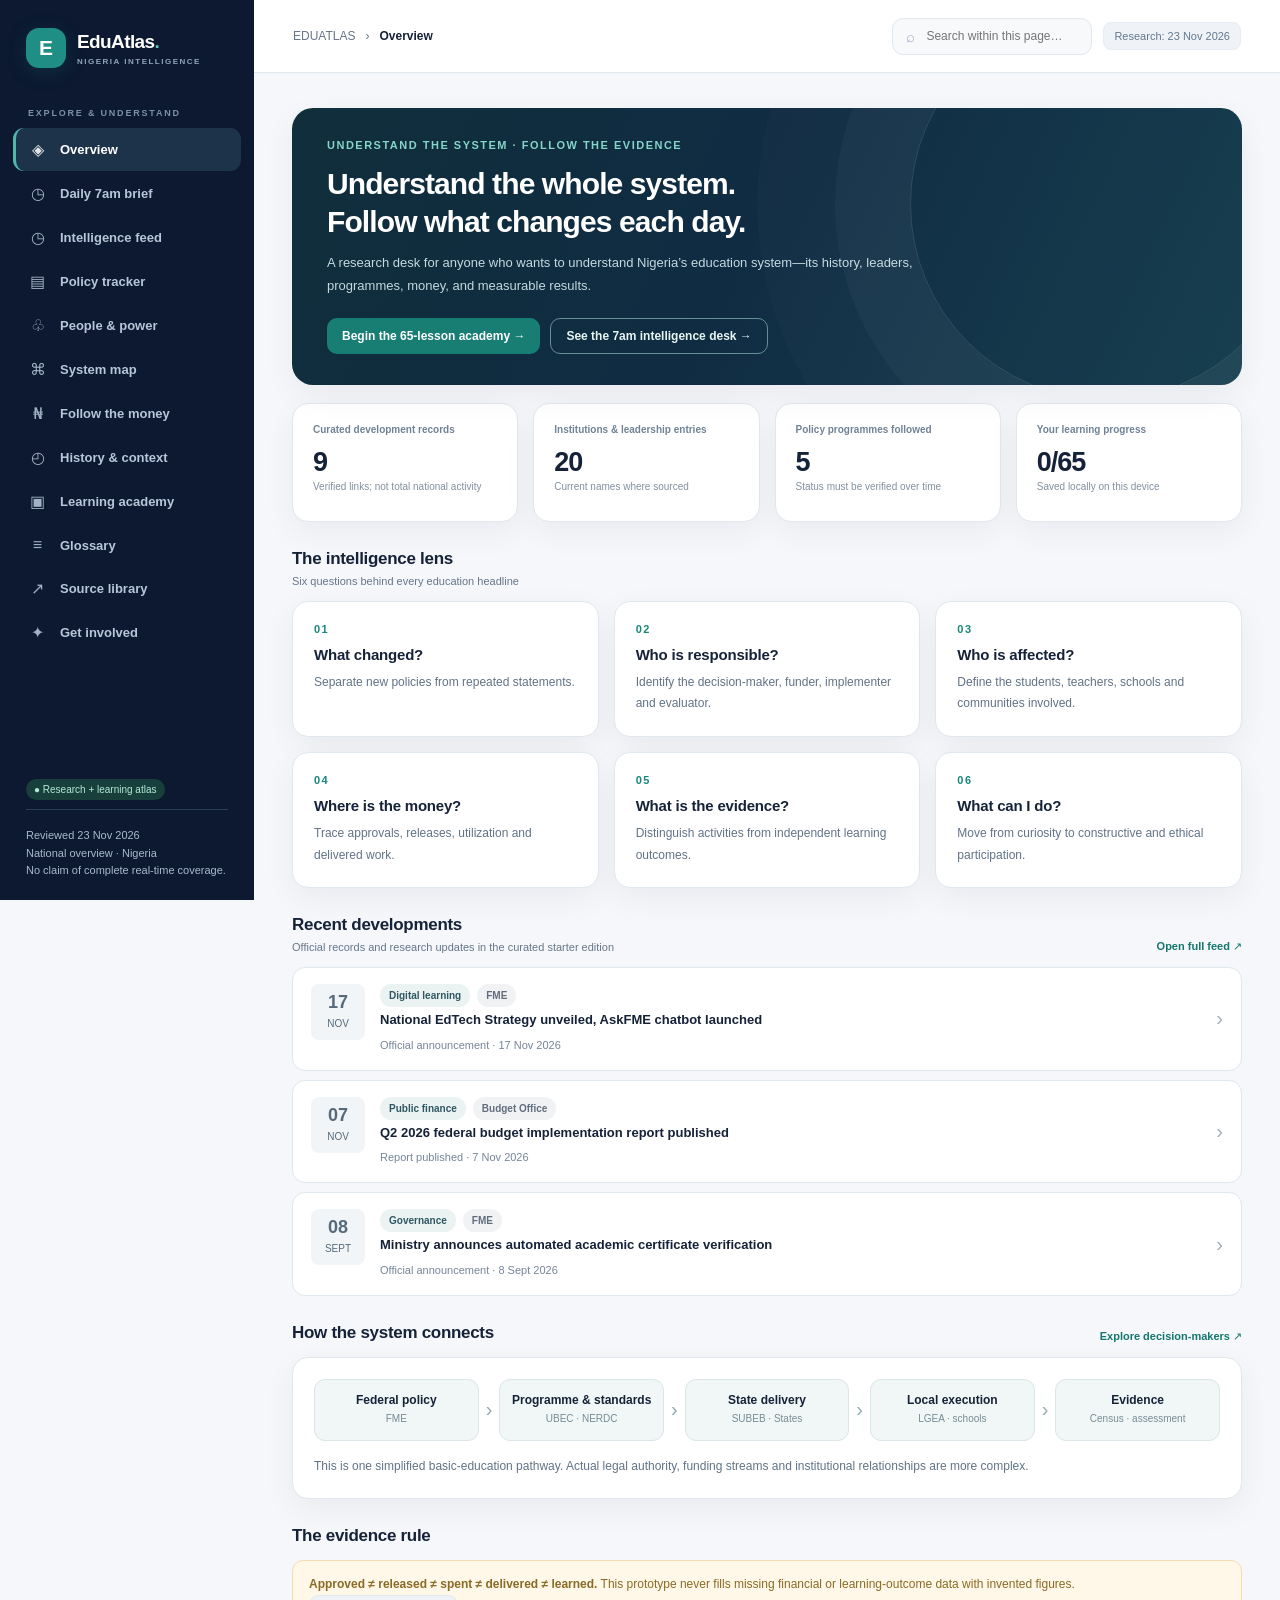
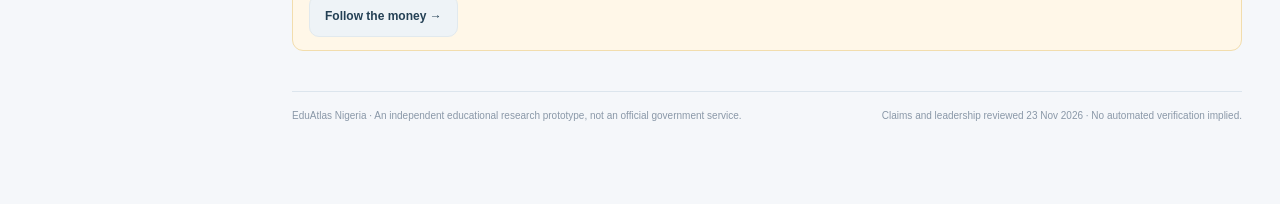
==== index.html @ cdb20d38 "Initialize EduAtlas Nigeria learning and intelligence app" ====
<!doctype html><html lang="en"><head><meta charset="utf-8" /><meta name="viewport" content="width=device-width,initial-scale=1" /><meta name="description" content="EduAtlas Nigeria — 65 lessons, glossary and education intelligence demo" /><title>EduAtlas Nigeria — Systematic Learning & Intelligence</title><style>:root { --ink:#152238;--sub:#66768b;--line:#e0e7ee;--bg:#f5f7fa;--paper:#ffffff;--navy:#0c1930;--nav2:#10253d;--aqua:#1d8b81;--mint:#dff4e9;--gold:#e7b856;--amber:#fff3dc;--blue:#e8effc;--radius:16px;--shadow:0 10px 32px rgba(10,27,49,.055);font-synthesis:none }
*{box-sizing:border-box}html,body{margin:0;min-height:100%;font-family:Inter,ui-sans-serif,-apple-system,BlinkMacSystemFont,"Segoe UI",sans-serif;color:var(--ink);background:var(--bg)}button,input,select,textarea{font:inherit}a{color:#14776d;text-decoration:none}a:hover{text-decoration:underline}button{cursor:pointer}button:disabled{cursor:not-allowed;opacity:.52}
.shell{display:flex;min-height:100vh}.sidebar{background:var(--navy);color:#d5deea;width:254px;flex-shrink:0;position:sticky;top:0;height:100vh;display:flex;flex-direction:column;padding:27px 13px 20px;overflow:auto}.brand{padding:1px 13px 23px;display:flex;align-items:center;gap:11px}.brandmark{background:#1f8e85;color:white;border-radius:13px;width:40px;height:40px;display:grid;place-items:center;font-weight:900;font-size:21px;box-shadow:0 4px 20px #1d8b8130}.brand b{display:block;letter-spacing:-.6px;font-size:19px;color:#fff}.brand small{display:block;color:#91a4bb;letter-spacing:1.5px;text-transform:uppercase;font-size:8px;margin-top:4px;font-weight:700}.nav-group{color:#7c90a8;font-weight:750;text-transform:uppercase;letter-spacing:1.8px;font-size:9px;margin:17px 15px 9px}.nav-link{display:flex;align-items:center;gap:12px;width:100%;border:0;border-radius:11px;background:transparent;text-align:left;color:#b7c7d8;padding:12px 14px;margin:1px 0;font-size:13px;font-weight:590}.nav-link .n-icon{font-size:16px;opacity:.88;width:21px;text-align:center}.nav-link:hover,.nav-link.active{background:#1d334a;color:#fff}.nav-link.active{border-left:3px solid #51b7ab;padding-left:11px}.side-foot{margin-top:auto;padding:21px 13px 0}.side-foot .edition{font-size:11px;line-height:1.6;color:#a8bbcb;border-top:1px solid #294158;padding-top:17px}.side-foot .safe{display:inline-block;background:#183f3c;color:#b1e9d5;font-size:10px;padding:5px 8px;border-radius:25px;margin-bottom:9px}
.main{flex:1;min-width:0}.topbar{height:73px;border-bottom:1px solid var(--line);background:#fff;display:flex;align-items:center;gap:15px;justify-content:space-between;padding:0 39px;position:sticky;top:0;z-index:10}.breadcrumbs{display:flex;align-items:center;gap:10px;font-size:12px;color:var(--sub)}.breadcrumbs strong{color:var(--ink)}.search-wrap{display:flex;align-items:center;gap:9px;border:1px solid var(--line);border-radius:11px;background:#f7f9fb;max-width:305px;flex:1;padding:9px 13px;color:#9caabd}.search-wrap input{border:none;outline:none;background:none;min-width:0;width:100%;color:var(--ink);font-size:12px}.mini-icon{font-size:15px}.top-right{display:flex;align-items:center;gap:11px}.date-tag{font-size:11px;color:#64778d;background:#eff3f8;border:1px solid #e7edf2;padding:7px 10px;border-radius:8px;white-space:nowrap}.content{max-width:1260px;margin:0 auto;padding:35px 38px 80px}.eyebrow{color:#19877b;font-size:11px;font-weight:800;letter-spacing:1.5px;text-transform:uppercase}.page-title{font-size:30px;line-height:1.18;letter-spacing:-1px;margin:9px 0}.page-subtitle{color:#5c7185;line-height:1.75;max-width:720px;font-size:13px;margin:0 0 26px}.section-heading{display:flex;justify-content:space-between;align-items:end;margin:27px 0 14px;gap:14px}.section-heading h2{font-size:17px;letter-spacing:-.3px;margin:0}.section-heading p{color:var(--sub);font-size:11px;margin:6px 0 0}.section-heading a{font-size:11px;font-weight:750;white-space:nowrap}.hero{border-radius:21px;background:linear-gradient(115deg,#102e3b 0%,#102c43 48%,#173f4f 100%);color:#fff;min-height:230px;padding:31px 35px;position:relative;overflow:hidden;box-shadow:var(--shadow)}.hero:after{content:"";position:absolute;right:-60px;top:-100px;width:390px;height:390px;border:1px solid #ffffff20;border-radius:50%;box-shadow:0 0 0 75px #ffffff08,0 0 0 153px #ffffff04;pointer-events:none}.hero .eyebrow{color:#85d5c9}.hero h1{font-size:30px;letter-spacing:-.9px;line-height:1.25;margin:14px 0 11px;max-width:580px}.hero p{color:#c5d9df;max-width:590px;font-size:13px;line-height:1.8;margin:0 0 20px}.hero-actions{display:flex;gap:10px;flex-wrap:wrap}.btn{border:none;background:#187e73;color:white;padding:10px 15px;font-size:12px;border-radius:10px;font-weight:750;display:inline-flex;align-items:center;gap:7px}.btn:hover{background:#136d64;text-decoration:none}.btn.secondary{background:transparent;color:#e8f6f3;border:1px solid #658f93}.btn.light{color:#244055;background:#eef3f7;border:1px solid #e1e9ee}.btn.outline{background:#fff;color:#177a70;border:1px solid #bddad3}.grid{display:grid;gap:15px}.four{grid-template-columns:repeat(4,minmax(0,1fr))}.three{grid-template-columns:repeat(3,minmax(0,1fr))}.two{grid-template-columns:repeat(2,minmax(0,1fr))}.stat-card,.card{background:var(--paper);border:1px solid var(--line);border-radius:var(--radius);box-shadow:var(--shadow)}.stat-card{padding:18px 20px;min-height:119px}.stat-card .top{font-size:10px;color:#718296;font-weight:650;line-height:1.5}.stat-card .num{font-size:27px;font-weight:800;letter-spacing:-1px;margin:10px 0 2px}.stat-card .foot{font-size:10px;color:#8090a0;line-height:1.4}.card{padding:21px}.card h3{margin:0 0 9px;font-size:15px;letter-spacing:-.2px}.card p{font-size:12px;line-height:1.8;color:#617386;margin:0}.chip{font-size:10px;border-radius:20px;padding:5px 9px;font-weight:750;display:inline-flex;align-items:center;gap:4px;color:#2f5662;background:#eaf3f2;line-height:1.3}.chip.blue{background:#e9effe;color:#4e64a3}.chip.gold{background:#fff2d9;color:#9e701b}.chip.gray{background:#f0f2f4;color:#626d7d}.chip.red{background:#fff0ec;color:#9f645c}.tiny{font-size:11px;color:var(--sub)}.sourcelink{font-weight:750;font-size:11px;color:#137b70;display:inline-flex;align-items:center;gap:4px}.update-list{display:grid;gap:9px}.update{display:grid;grid-template-columns:54px minmax(0,1fr) auto;gap:15px;padding:16px 18px;background:#fff;border:1px solid var(--line);border-radius:13px;cursor:pointer;align-items:start}.update:hover,.clickcard:hover{border-color:#86c1b9;box-shadow:0 8px 25px #1d8b8110}.u-date{text-align:center;background:#f2f5f7;padding:9px 5px;border-radius:8px;color:#556a7a}.u-date b{display:block;font-size:18px;line-height:1.1}.u-date small{font-size:10px;text-transform:uppercase}.u-title{font-size:13px;font-weight:760;margin:3px 0 6px;line-height:1.5}.u-sub{font-size:11px;color:#758598;line-height:1.65}.u-arrow{font-size:20px;color:#9eb0b8;align-self:center}.row-between{display:flex;align-items:center;justify-content:space-between;gap:10px}.row-wrap{display:flex;flex-wrap:wrap;align-items:center;gap:7px}.notice{padding:13px 16px;background:#e9f1f8;color:#435c75;border:1px solid #d4e3f0;border-radius:11px;font-size:12px;line-height:1.7}.notice.warn{background:#fff7e8;border-color:#f2ddad;color:#8a6a25}.selectrow{display:flex;gap:9px;flex-wrap:wrap;align-items:center;margin-bottom:18px}.field{border:1px solid var(--line);border-radius:10px;background:#fff;color:#45566b;padding:10px 12px;font-size:12px;max-width:280px}.text-input{width:100%}.counter{margin-left:auto;color:#7b8794;font-size:11px}.policy{padding:20px}.policy h3{font-size:15px;margin:10px 0 6px}.policy .details{margin-top:16px;padding-top:13px;border-top:1px solid #ebeff4;font-size:11px;line-height:1.8;color:#607286}.policy .details strong{color:#34465d}.policy .bottom{margin-top:14px}.persona{display:flex;align-items:center;gap:11px}.avatar{width:40px;height:40px;display:grid;place-items:center;border-radius:11px;color:#105e58;background:#d5eee8;font-weight:850;flex-shrink:0;font-size:13px}.persona b{font-size:13px;display:block;line-height:1.5}.persona small{font-size:10px;color:#748395;display:block;margin-top:2px}.stake-card{display:flex;flex-direction:column;gap:14px}.stake-card .detail{font-size:11px;line-height:1.75;color:#607286}.stake-card .qa{background:#f7f9fa;padding:11px;border-radius:9px;font-size:11px;line-height:1.6;color:#50677c}.stake-card .linkarea{margin-top:auto}.chain{display:flex;align-items:stretch;gap:7px;flex-wrap:wrap}.chain .node{border:1px solid #dae6e8;background:#f1f7f6;border-radius:11px;padding:13px 11px;text-align:center;flex:1;min-width:110px}.chain .node strong{display:block;font-size:12px}.chain .node small{display:block;font-size:10px;color:#768b96;margin-top:5px;line-height:1.45}.chain .arrow{display:grid;place-items:center;color:#91acb3;font-size:20px}.timeline{position:relative;padding-left:27px;margin:20px 0 0;border-left:2px solid #d4e9e5}.event{position:relative;padding:0 0 21px 20px}.event:before{content:"";position:absolute;left:-34px;top:3px;background:#14897b;border:5px solid #dcf3ec;width:10px;height:10px;border-radius:50%}.event .year{font-size:11px;font-weight:900;color:#168277;letter-spacing:1px}.event h3{margin:7px 0;font-size:15px}.event p{font-size:12px;color:#627387;line-height:1.8;margin:0 0 8px;max-width:780px}.fund-steps{display:grid;grid-template-columns:repeat(5,minmax(0,1fr));gap:10px;margin:20px 0}.fund-step{border:1px solid #e0e7ef;background:#fff;border-radius:12px;padding:17px 13px;min-height:170px}.fund-step .stepnum{font-weight:850;font-size:10px;color:#b1becb}.fund-step strong{display:block;font-size:12px;margin:13px 0 11px;line-height:1.5}.fund-step .value{font-size:13px;font-weight:850;color:#176e65;line-height:1.4;min-height:25px}.fund-step .value.unknown{color:#af6f30}.fund-step p{font-size:10px;line-height:1.65;color:#7c8c9c;margin:10px 0 0}.lesson{display:flex;gap:16px;align-items:center;padding:18px 20px;border-radius:13px;border:1px solid var(--line);background:white;cursor:pointer}.lesson:hover{border-color:#77beb3}.lesson .n{display:grid;place-items:center;min-width:38px;height:38px;background:#e4efed;border-radius:11px;color:#24766d;font-size:12px;font-weight:850}.lesson strong{font-size:13px}.lesson p{font-size:11px;line-height:1.5;color:var(--sub);margin:5px 0 0}.lesson .end{margin-left:auto;color:#8599a5}.progressbg{height:8px;border-radius:9px;background:#e3eaee;overflow:hidden;margin:8px 0 4px}.progressfill{height:100%;background:#289789;transition:width .2s}.learning-article{padding:26px;background:#fff;border:1px solid var(--line);border-radius:17px}.learning-article h2{font-size:21px}.learning-article p,.learning-article li{font-size:13px;line-height:1.9;color:#52677b}.learning-article h3{font-size:15px;margin-top:24px}.learning-article ul{padding-left:20px}.learning-article .question{background:#edf6f2;padding:15px;border-left:3px solid #259185;border-radius:7px;font-size:12px;color:#346358;line-height:1.7}.source-card{display:flex;justify-content:space-between;align-items:start;gap:15px}.source-card .source-icon{width:38px;height:38px;border-radius:12px;flex-shrink:0;display:grid;place-items:center;background:#e7f1ec;color:#18766c;font-size:19px}.source-card p{font-size:11px}.source-card h3{margin-top:4px}.source-card .visit{align-self:center}.tagline{display:flex;align-items:center;gap:8px;font-size:11px;color:#607486}.dot{width:7px;height:7px;background:#42a795;border-radius:100%;display:inline-block}.empty{padding:48px 20px;text-align:center;border:1px dashed #cddce0;color:#708393;border-radius:13px;font-size:13px;line-height:1.8}.drawer{position:fixed;inset:0;z-index:50;display:none}.drawer.open{display:block}.drawer-backdrop{background:rgba(14,27,42,.46);position:absolute;inset:0}.drawer-panel{position:absolute;right:0;top:0;height:100%;background:white;max-width:490px;width:100%;padding:31px;overflow:auto;box-shadow:-15px 0 40px rgba(5,20,30,.16)}.close{border:1px solid var(--line);border-radius:9px;background:#fff;width:34px;height:34px;font-size:18px;float:right}.drawer h2{font-size:23px;line-height:1.3;letter-spacing:-.5px;margin-top:13px}.drawer p{line-height:1.85;color:#566a7b;font-size:13px}.drawer .d-label{font-weight:800;font-size:11px;color:#8396a3;text-transform:uppercase;letter-spacing:1.2px;margin-top:23px}.divider{border-top:1px solid var(--line);margin:19px 0}.roadmap{display:grid;gap:12px}.roadmap-item{display:flex;gap:15px;border:1px solid #e0e7eb;border-radius:12px;background:#fff;padding:18px}.roadmap-item .week{color:#22857d;font-weight:850;font-size:11px;min-width:50px}.roadmap-item b{font-size:13px}.roadmap-item p{font-size:11px;color:#687d8e;line-height:1.7;margin:5px 0 0}.notes{width:100%;min-height:135px;resize:vertical;padding:15px;border:1px solid #d8e3e8;border-radius:10px;color:#21344b;line-height:1.7;background:#fff}.callout{background:#eaf7f1;border:1px solid #cbe9dd;border-radius:13px;padding:18px;font-size:12px;line-height:1.75;color:#356459}.switch{border:1px solid var(--line);background:white;color:#5d7183;border-radius:9px;padding:8px 11px;font-size:11px;font-weight:750}.switch.on{border-color:#a5ded0;background:#e5f6f0;color:#156e62}.footerline{margin-top:40px;padding-top:16px;border-top:1px solid #dce5ed;font-size:10px;line-height:1.6;color:#8a98a8;display:flex;justify-content:space-between;gap:20px}.live-banner{display:inline-flex;gap:8px;align-items:center;border:1px solid #e2e9e5;border-radius:10px;background:#f5faf7;color:#607b72;font-size:11px;padding:10px 13px}.metric-intro{font-size:12px;line-height:1.75;color:#65798b;max-width:780px}.keyboard-k{border:1px solid #d8e1e8;border-radius:4px;padding:0 4px;background:#fff}
@media(max-width:1120px){.four{grid-template-columns:repeat(2,minmax(0,1fr))}.three{grid-template-columns:repeat(2,minmax(0,1fr))}.fund-steps{grid-template-columns:repeat(3,minmax(0,1fr))}}@media(max-width:780px){.shell{display:block}.sidebar{position:relative;height:auto;width:100%;padding:12px 13px;display:block}.brand{padding:6px 8px 10px}.nav-group,.side-foot{display:none}.nav-links{display:flex;overflow:auto;gap:4px;padding:4px 0}.nav-link{min-width:max-content;width:auto;padding:9px 10px;font-size:11px}.nav-link.active{border-left:0;border-bottom:2px solid #5bc7bd;padding:9px 10px 7px}.topbar{height:58px;padding:0 18px}.topbar .date-tag{display:none}.content{padding:22px 18px 55px}.hero{padding:25px 23px;min-height:auto}.hero h1{font-size:26px}.page-title{font-size:25px}.fund-steps{grid-template-columns:repeat(2,minmax(0,1fr))}.chain .arrow{display:none}}@media(max-width:480px){.two,.three,.four{grid-template-columns:1fr}.fund-steps{grid-template-columns:1fr}.search-wrap{max-width:160px}.hero h1{font-size:23px}.section-heading h2{font-size:16px}.update{grid-template-columns:43px 1fr 15px;gap:11px;padding:13px}.card{padding:18px}.topbar{gap:7px}.breadcrumbs{font-size:10px}.footerline{display:block}}
/* v2 Learning Atlas: structured modules, adaptive lesson reader, daily intelligence */
.atlas-intro{margin-bottom:18px}.atlas-intro h3{margin:7px 0}.atlas-intro p{margin-top:10px}.track-scroller{display:flex;gap:9px;overflow-x:auto;padding:3px 1px 15px;margin-bottom:4px;scrollbar-color:#b5c9ca transparent}.track-tab{border:1px solid #d9e5e8;background:#fff;flex:0 0 auto;min-width:175px;max-width:205px;border-radius:12px;padding:12px;text-align:left;color:#526477;box-shadow:var(--shadow)}.track-tab span{display:block;font-size:11px;font-weight:750;line-height:1.5}.track-tab small{display:block;font-size:10px;color:#7d8e9c;margin-top:6px}.track-tab.active{background:#116d67;color:#fff;border-color:#116d67}.track-tab.active small{color:#d0eeea}.study-grid{display:grid;grid-template-columns:minmax(225px,300px) minmax(0,1fr);gap:18px;align-items:start}.study-sidebar{background:#fff;border:1px solid var(--line);border-radius:16px;padding:19px;position:sticky;top:86px}.study-sidebar h3{margin:9px 0;font-size:17px}.study-sidebar p{font-size:11px;line-height:1.75;color:var(--sub)}.study-lesson-list{display:grid;gap:7px;margin:18px 0}.study-lesson{width:100%;border:1px solid #e4eaef;border-radius:10px;background:#f8fafb;display:flex;align-items:center;text-align:left;gap:10px;padding:11px;font-size:11px;line-height:1.5;color:#455c71}.study-lesson.active{border-color:#55aa9e;background:#eaf7f2;color:#125c52;font-weight:800}.study-num{width:30px;height:30px;border-radius:9px;background:#e9efef;display:grid;place-items:center;flex-shrink:0;font-size:10px;font-weight:800}.study-lesson.active .study-num{background:#cdeae2}.side-aim{border-top:1px solid #e6ecee;padding-top:14px;margin-top:20px}.side-aim b{font-size:11px}.study-article{padding:29px 34px;min-height:650px}.study-article h2{font-size:26px;line-height:1.25;margin:18px 0}.study-article h3{font-size:14px;margin:26px 0 9px;color:#23485d}.study-article p{font-size:13px;line-height:2.0;max-width:780px}.keytake{background:#edf8f5;border:1px solid #d4eae5;padding:17px 19px;border-radius:12px;margin:18px 0}.keytake b{font-size:11px;color:#166b61;letter-spacing:.2px}.keytake p{margin:10px 0 0}.answer-guide{background:#f4f7fa;border-left:3px solid #537f9f;padding:14px 17px;margin:14px 0 0;font-size:12px;line-height:1.8;color:#3e6079}.study-sources{display:flex;flex-direction:column;align-items:flex-start;gap:9px;margin:14px 0}.study-bottom{margin-top:17px;flex-wrap:wrap}.gloss-card h3{color:#116f69}.gloss-card{min-height:116px}@media(max-width:1070px){.study-grid{grid-template-columns:minmax(205px,245px) minmax(0,1fr)}.study-article{padding:24px}}@media(max-width:720px){.study-grid{grid-template-columns:1fr}.study-sidebar{position:static}.study-article{padding:22px 18px}.track-tab{max-width:175px;min-width:155px}}
</style></head><body><div id="app"></div><script>window.EDUATLAS={"project":"EduAtlas Nigeria","reviewed":"2026-11-23","disclaimer":"Research starter edition. The entries are curated examples, not exhaustive national coverage. Officials and programme status can change after the review date.","updates":[{"id":"edtech-launch","date":"2026-11-17","topic":"Digital learning","agency":"FME","headline":"National EdTech Strategy unveiled, AskFME chatbot launched","summary":"The government unveiled its education technology strategy and AI-powered AskFME chatbot, alongside a review of Nigeria Education Data Infrastructure. Launch is not evidence of nationwide adoption or learning impact.","status":"Official announcement","impact":"Watch teacher training, access, implementation funding and evaluation.","url":"https://fmino.gov.ng/fg-unveils-national-edtech-strategy-launches-askfme-ai-chatbot-advances-unified-education-data-system/"},{"id":"budget-q2","date":"2026-11-07","topic":"Public finance","agency":"Budget Office","headline":"Q2 2026 federal budget implementation report published","summary":"The Budget Office published its second-quarter implementation report. Education-sector figures must be extracted from relevant budget lines before claiming amounts released or utilized.","status":"Report published","impact":"Compare approved education allocations against actual releases and spending.","url":"https://budgetoffice.gov.ng/index.php/second-quarter-2026-budget-implementation-report"},{"id":"certificate-digital","date":"2026-09-08","topic":"Governance","agency":"FME","headline":"Ministry announces automated academic certificate verification","summary":"The ministry announced automation of certificate evaluation and authentication processes. Verify user access, coverage and processing performance separately.","status":"Official announcement","impact":"Watch turnaround times, error rates and accessibility.","url":"https://education.gov.ng/fg-automates-academic-certificate-verification-eliminates-physical-visits-to-education-ministry/"},{"id":"nuc-blueprint","date":"2026-07-07","topic":"Tertiary education","agency":"NUC","headline":"NUC receives Blueprint 2.0 reform framework for universities","summary":"The National Universities Commission received a policy committee's Blueprint 2.0 document on university reform. Publication or presentation does not itself establish implemented reforms.","status":"Framework presented","impact":"Look for an adopted implementation plan, milestones and budgets.","url":"https://www.nuc.edu.ng/prof-ribadu-unveils-blueprint-2-0-to-drive-comprehensive-reform-of-nigerian-universities/"},{"id":"dnemis","date":"2026-07-01","topic":"Education data","agency":"FME","headline":"Digital education management information system launched","summary":"The ministry launched the digital annual school census and public DNEMIS portal, intended to strengthen school-level data and accountability.","status":"Platform launched","impact":"Track school reporting completeness and whether data informs funding.","url":"https://education.gov.ng/fg-unveils-national-digital-education-platform-to-track-every-school-and-learner-strengthen-planning-transparency-and-accountability/"},{"id":"trcn-accreditation","date":"2026-06-09","topic":"Teachers","agency":"TRCN","headline":"TRCN begins implementing school accreditation policy linked to examinations","summary":"TRCN reports beginning implementation of the federal policy linking school accreditation with public examinations.","status":"Implementation reported","impact":"Monitor school compliance, teacher preparedness and independent quality assurance.","url":"https://www.trcn.gov.ng/"},{"id":"nedi-unveiled","date":"2026-05-14","topic":"Education data","agency":"FME","headline":"National Education Data Infrastructure unveiled","summary":"NEDI was presented as a foundation for national planning, budgeting and performance data across educational levels.","status":"Official unveiling","impact":"Track interoperability, data quality, child privacy and actual usage.","url":"https://education.gov.ng/fg-unveils-nigerian-education-data-infrastructure-nedi-as-part-of-its-expansive-education-transformation-agenda/"},{"id":"curriculum-2025","date":"2025-09-03","topic":"Curriculum","agency":"NERDC / FME","headline":"Federal government announces revised national curriculum","summary":"The curriculum review reduced subject loads and revised emphases across basic and secondary levels. The announcement preceded implementation work in schools.","status":"Policy announced","impact":"Follow textbook availability, teacher training and assessments.","url":"https://nerdc.gov.ng/content_manager/pdf_files/Press%20Release%20On%20New%20FG%20Curriculum.pdf"},{"id":"hope-edu","date":"2025-03-31","topic":"Foundational learning","agency":"World Bank / FME","headline":"World Bank approves $500 million HOPE-EDU financing","summary":"The World Bank approved financing to support quality basic education. Approval is not proof of disbursement, utilization or measurable learning improvement.","status":"Financing approved","impact":"Watch participating states, disbursements, independent assessments and results.","url":"https://www.worldbank.org/en/news/press-release/2025/04/02/support-for-human-capital-in-nigeria-world-bank-approves-new-financing-for-education-nutrition-and-economic-resilience"}],"stakeholders":[{"id":"minister","person":"Dr. Maruf Tunji Alausa","role":"Minister of Education","organization":"Federal Ministry of Education","scope":"National","responsibility":"Federal education policy, strategic coordination and oversight of national initiatives.","question":"Which policy milestones have moved into funded implementation?","url":"https://education.gov.ng/about-us/","category":"Decision makers"},{"id":"state-minister","person":"Prof. Suwaiba Sa’idu Ahmad","role":"Minister of State for Education","organization":"Federal Ministry of Education","scope":"National","responsibility":"Supports ministry leadership, including education inclusion, stakeholder engagement and programme coordination.","question":"How are marginalised learners being reached and retained?","url":"https://education.gov.ng/fme-directors/prof-suwaiba-said-ahmad/","category":"Decision makers"},{"id":"ubec","person":"Dr. Aisha Garba","role":"Executive Secretary","organization":"Universal Basic Education Commission (UBEC)","scope":"Basic education","responsibility":"Coordinates federal intervention for basic education and works with State Universal Basic Education Boards.","question":"Which state grants have been accessed, spent and evaluated?","url":"https://ubec.gov.ng/","category":"Implementation"},{"id":"nerdc","person":"Prof. Salisu Shehu","role":"Executive Secretary","organization":"Nigerian Educational Research and Development Council (NERDC)","scope":"Curriculum","responsibility":"Curriculum development and educational research and development.","question":"Are revised curricula supported with training, materials and assessment?","url":"https://nerdc.gov.ng/content_manager/eso.html","category":"Standards & curriculum"},{"id":"nuc","person":"Prof. Abdullahi Yusufu Ribadu","role":"Executive Secretary","organization":"National Universities Commission (NUC)","scope":"Higher education","responsibility":"University system regulation, standards and programme accreditation.","question":"How are university quality and research outcomes measured?","url":"https://www.nuc.edu.ng/prof-ribadu-unveils-blueprint-2-0-to-drive-comprehensive-reform-of-nigerian-universities/","category":"Regulators"},{"id":"tetfund","person":"Arc. Sonny S. T. Echono","role":"Executive Secretary","organization":"Tertiary Education Trust Fund (TETFund)","scope":"Higher education","responsibility":"Tertiary education intervention funding and institutional project support.","question":"Which projects are completed, utilized and delivering outcomes?","url":"https://www.tetfund.gov.ng/about","category":"Finance & implementation"},{"id":"trcn","person":"Ronke Soyombo","role":"Registrar / Chief Executive","organization":"Teachers Registration Council of Nigeria (TRCN)","scope":"Teaching profession","responsibility":"Teacher registration, licensing and professional standards.","question":"How many teachers meet current professional standards?","url":"https://www.trcn.gov.ng/our-people","category":"Regulators"},{"id":"jamb","person":"Segun Aina","role":"Registrar / Chief Executive","organization":"Joint Admissions and Matriculation Board (JAMB)","scope":"Tertiary access","responsibility":"Tertiary admissions processes and examinations within its mandate.","question":"What do admissions and transition patterns reveal about access?","url":"https://www.jamb.gov.ng/Registrar_CE","category":"Regulators"},{"id":"fme-data","person":"Office of Educational Planning, Research and Development","role":"Education statistics and planning directorate","organization":"Federal Ministry of Education","scope":"National","responsibility":"Annual School Census coordination and education statistics and planning.","question":"What share of schools reported validated data this year?","url":"https://education.gov.ng/educational-planning-research-and-development/","category":"Data & evidence"},{"id":"budget-office","person":"Budget Office of the Federation","role":"Federal budget preparation and implementation reporting","organization":"Federal Government","scope":"Public finance","responsibility":"Publishes appropriation and budget implementation documents; not the only source of state education spending.","question":"What was approved, released and spent by institution and programme?","url":"https://budgetoffice.gov.ng/","category":"Finance & implementation"},{"id":"state-subeB","person":"State SUBEB leadership (varies by state)","role":"State Universal Basic Education Board","organization":"State governments","scope":"State / local","responsibility":"State-level basic education programme implementation, working with local education authorities and schools.","question":"How do federal grants and state funds reach specific schools?","url":"https://ubec.gov.ng/","category":"Implementation"},{"id":"nbte-office","person":"National Board for Technical Education","role":"Technical education regulation and accreditation","organization":"National Board for Technical Education","scope":"National","responsibility":"Technical and vocational programme oversight, standards, and accredited institutions.","question":"Which programmes in this location have active accreditation?","url":"https://www.nbte.gov.ng/","category":"Regulators"},{"id":"ncce-office","person":"National Commission for Colleges of Education","role":"Teacher education regulatory institution","organization":"National Commission for Colleges of Education","scope":"National","responsibility":"Quality assurance, curriculum and standards associated with colleges of education.","question":"Which teacher education programmes meet applicable minimum standards?","url":"https://ncce.gov.ng/Home/ActsAndFunctions","category":"Regulators"},{"id":"neco-office","person":"National Examinations Council","role":"Nigerian examination administration","organization":"National Examinations Council","scope":"National","responsibility":"Administration of specified national school examinations, including NECO senior secondary and basic education certification examinations.","question":"Which examinations, candidate categories and assessment methods are covered?","url":"https://neco.gov.ng/","category":"Assessment & certification"},{"id":"nelfund-office","person":"Nigerian Education Loan Fund","role":"Student financing institution","organization":"Nigerian Education Loan Fund","scope":"National","responsibility":"Administration of eligible education loans, including student support disbursements subject to programme rules.","question":"What has been applied for, approved, actually disbursed and sustained?","url":"https://nelf.gov.ng/","category":"Finance & implementation"},{"id":"state-ministry-office","person":"State Ministries of Education (vary by state)","role":"State education policy and administration","organization":"36 State Ministries of Education / FCT education authorities","scope":"State / FCT","responsibility":"State-level administration, school policy execution, personnel and financing responsibilities, varying by state and education level.","question":"Which state office has authority over this school or programme?","url":"https://education.gov.ng/","category":"Implementation"},{"id":"local-education-office","person":"Local Government Education Authorities","role":"Local basic education administration","organization":"Local Government Education Authorities","scope":"Local","responsibility":"School support, supervision and implementation through applicable state/local arrangements.","question":"Who supervises school attendance, facilities and basic education delivery in this LGA?","url":"https://ubec.gov.ng/","category":"Implementation"},{"id":"headteacher-office","person":"Public school leaders and management committees","role":"School-level governance and instructional leadership","organization":"Individual schools","scope":"School","responsibility":"School planning, teaching support, safeguarding, reporting, management and appropriate family engagement.","question":"What evidence does this school retain on attendance, teaching conditions and improvement?","url":"https://emis.education.gov.ng/","category":"Implementation"},{"id":"nerdc-curriculum-unit","person":"NERDC official curriculum resources","role":"Curriculum framework and resource publication","organization":"Nigerian Educational Research and Development Council","scope":"National","responsibility":"Official curriculum framework development and publication of implementation-related educational materials.","question":"Which curriculum version and subject framework applies to this school year?","url":"https://nerdc.gov.ng/","category":"Standards & curriculum"},{"id":"budget-execution","person":"Federal budget implementation reporting","role":"Federal fiscal performance records","organization":"Budget Office of the Federation","scope":"National","responsibility":"Quarterly fiscal implementation reporting relevant to federal education vote execution.","question":"Which actual releases and expenditures support the project figure?","url":"https://budgetoffice.gov.ng/index.php/resources/internal-resources/reports/quarterly-budget-implementation","category":"Finance & implementation"}],"timeline":[{"year":"1882","title":"Colonial education ordinance","body":"One of the early colonial measures for regulating formal schooling in the Lagos/Gold Coast context. It did not mark the beginning of all education in Nigeria: Indigenous and Islamic systems predate it.","url":"https://www.cambridge.org/core/journals/journal-of-african-law/article/international-human-rights-obligations-and-the-influence-of-economic-principles-on-education-delivery-in-nigeria-as-an-e9-country/C689C09F888923F4F4E78BC23BF8BF48"},{"year":"1955","title":"Western Region expands free primary education","body":"The Western Region introduced free primary education, an important regional turning point. Other regions followed different paths and timelines.","url":"https://documents1.worldbank.org/curated/en/123131468195000690/pdf/ACS14245-WP-P153070-Box394836B-PUBLIC-Nigeria-Governance-and-Finance-Analysis-Dec30.pdf"},{"year":"1969","title":"National Curriculum Conference","body":"Helped define the goals of a national system and influenced the later National Policy on Education.","url":"https://education.gov.ng/wp-content/uploads/2020/06/NATIONAL-POLICY-ON-EDUCATION.pdf"},{"year":"1976","title":"Universal Primary Education expansion","body":"National UPE programme sought wider primary-school access, drawing lessons from earlier regional experiences.","url":"https://ubec.gov.ng/wp-content/uploads/2024/2022-NPA-REPORT.pdf"},{"year":"1977","title":"First National Policy on Education","body":"Established a major national education policy framework, later revised repeatedly.","url":"https://education.gov.ng/wp-content/uploads/2020/06/NATIONAL-POLICY-ON-EDUCATION.pdf"},{"year":"1999","title":"Universal Basic Education programme launched","body":"UBE policy sought universal access to basic education, extending beyond the earlier UPE approach.","url":"https://documents1.worldbank.org/curated/en/123131468195000690/pdf/ACS14245-WP-P153070-Box394836B-PUBLIC-Nigeria-Governance-and-Finance-Analysis-Dec30.pdf"},{"year":"2004","title":"Compulsory, Free Universal Basic Education Act","body":"Established the statutory foundation for compulsory free basic education and UBEC's relationship with states and local governments.","url":"https://ubec.gov.ng/wp-content/uploads/2021/09/NGA87623-UBE-ACT-2004.pdf"},{"year":"2025","title":"Curriculum review and HOPE-EDU financing","body":"The federal government announced revisions to curriculum content, while the World Bank approved additional basic-education financing.","url":"https://nerdc.gov.ng/content_manager/pdf_files/Press%20Release%20On%20New%20FG%20Curriculum.pdf"},{"year":"2026","title":"Education data and EdTech strategy","body":"NEDI and DNEMIS announcements and the National EdTech Strategy reflect a stronger policy emphasis on education data and digital infrastructure. Implementation outcomes still need assessment.","url":"https://fmino.gov.ng/fg-unveils-national-edtech-strategy-launches-askfme-ai-chatbot-advances-unified-education-data-system/"}],"policies":[{"id":"p-nesri","title":"Nigeria Education Sector Renewal Initiative","agency":"FME","since":"2026","area":"Cross-sector","stage":"Reform agenda published","why":"Six-pillar strategic reform framework covering foundational needs, access, skills, data and quality.","whatNext":"Find implementation plans, agency owners, annual milestones, costs and independently measured outcomes.","url":"https://nesri.education.gov.ng/pillars"},{"id":"p-hope","title":"HOPE-EDU basic education financing","agency":"World Bank / FME","since":"2025","area":"Foundational learning","stage":"Financing approved","why":"$500 million financing approved to support basic education improvements.","whatNext":"Verify actual disbursements, state projects, classroom reach and literacy gains.","url":"https://www.worldbank.org/en/news/press-release/2025/04/02/support-for-human-capital-in-nigeria-world-bank-approves-new-financing-for-education-nutrition-and-economic-resilience"},{"id":"p-cur","title":"Revised national curriculum","agency":"NERDC / FME","since":"2025","area":"Curriculum","stage":"Announced; adoption varies","why":"Reduces subject overload and revises learning emphases.","whatNext":"Track teacher training, textbooks, alignment with examinations and learning evidence by state.","url":"https://nerdc.gov.ng/content_manager/pdf_files/Press%20Release%20On%20New%20FG%20Curriculum.pdf"},{"id":"p-dnemis","title":"NEDI / DNEMIS education data infrastructure","agency":"FME","since":"2026","area":"Education data","stage":"Platform launched","why":"Integrates annual school census and public education statistics infrastructure.","whatNext":"Verify reporting completeness, data validity and privacy safeguards.","url":"https://emis.education.gov.ng/"},{"id":"p-edtech","title":"National EdTech Strategy 2025–2030","agency":"FME","since":"2026","area":"Digital learning","stage":"Strategy unveiled","why":"Sets a national direction for power, connectivity, devices, teacher competency, data governance and AI.","whatNext":"Verify funded implementation, offline access, teacher adoption and learner outcomes.","url":"https://edutech.education.gov.ng/strategy-hub"}],"funds":[{"id":"f-hope","title":"HOPE-EDU financing","agency":"World Bank / participating authorities","period":"Approved March 2025","amount":"US$500 million approved financing","stages":[{"step":"Budget / approval","value":"US$500 million","note":"Financing approved by World Bank"},{"step":"Funds released","value":null,"note":"Disbursement figure not verified in this prototype"},{"step":"Funds utilized","value":null,"note":"Verified programme expenditure not extracted"},{"step":"Outputs delivered","value":null,"note":"Independent delivery evidence not entered"},{"step":"Learning outcomes","value":null,"note":"Causal learning results not entered"}],"url":"https://www.worldbank.org/en/news/press-release/2025/04/02/support-for-human-capital-in-nigeria-world-bank-approves-new-financing-for-education-nutrition-and-economic-resilience"},{"id":"f-2026","title":"Federal education spending — 2026","agency":"Budget Office / relevant ministries","period":"2026 fiscal year","amount":"Detailed extraction pending","stages":[{"step":"Budget / approval","value":"Appropriation document available","note":"Agency-specific approved education budget lines have not been entered"},{"step":"Funds released","value":null,"note":"Releases must be extracted from implementation reports"},{"step":"Funds utilized","value":null,"note":"Cash utilization must be separated from approval"},{"step":"Outputs delivered","value":null,"note":"Match expenditure to verified projects and services"},{"step":"Learning outcomes","value":null,"note":"Link spending to validated learning measures with careful attribution"}],"url":"https://budgetoffice.gov.ng/index.php/resources/internal-resources/reports/quarterly-budget-implementation/2026-budget-implementation-reports"},{"id":"f-ubec","title":"UBEC federal-state intervention grants","agency":"UBEC / state SUBEBs","period":"Ongoing programme","amount":"State-specific figures pending","stages":[{"step":"Budget / approval","value":"Statutory mechanism","note":"The UBE Act establishes the grant mechanism; no specific state amount is asserted here"},{"step":"Funds released","value":null,"note":"Requires UBEC and state records"},{"step":"Funds utilized","value":null,"note":"Requires project and financial records"},{"step":"Outputs delivered","value":null,"note":"Requires facility and classroom verification"},{"step":"Learning outcomes","value":null,"note":"Requires appropriate learning assessments"}],"url":"https://ubec.gov.ng/wp-content/uploads/2021/09/NGA87623-UBE-ACT-2004.pdf"}],"sources":[{"name":"Federal Ministry of Education","type":"Policy and official announcements","url":"https://education.gov.ng/"},{"name":"DNEMIS / Annual School Census","type":"Administrative education data","url":"https://emis.education.gov.ng/"},{"name":"Budget Office of the Federation","type":"Appropriations and spending reports","url":"https://budgetoffice.gov.ng/"},{"name":"Universal Basic Education Commission","type":"Basic-education programmes and grants","url":"https://ubec.gov.ng/"},{"name":"NERDC","type":"Curriculum and learning standards","url":"https://nerdc.gov.ng/"},{"name":"National Universities Commission","type":"University standards and policy","url":"https://www.nuc.edu.ng/"},{"name":"TETFund","type":"Tertiary intervention financing","url":"https://www.tetfund.gov.ng/"},{"name":"TRCN","type":"Teacher registration and standards","url":"https://www.trcn.gov.ng/"},{"name":"World Bank Nigeria education","type":"Financing and programme evaluation","url":"https://www.worldbank.org/en/country/nigeria"},{"name":"UNICEF Nigeria","type":"Children, education and learning evidence","url":"https://www.unicef.org/nigeria/education"},{"name":"Nigeria EdTech Strategy Hub","type":"Digital education policy","url":"https://edutech.education.gov.ng/"},{"name":"National Commission for Colleges of Education","type":"Teacher education and accreditation","url":"https://ncce.gov.ng/Home/ActsAndFunctions"},{"name":"National Board for Technical Education","type":"Technical education regulation and accreditation","url":"https://www.nbte.gov.ng/"},{"name":"National Examinations Council","type":"School examinations and certification","url":"https://neco.gov.ng/"},{"name":"Nigerian Education Loan Fund","type":"Tertiary student loans","url":"https://nelf.gov.ng/"},{"name":"World Bank Global Education Evidence Advisory Panel","type":"Impact evidence and cost-effectiveness","url":"https://www.worldbank.org/en/brief/2025/10/30/global-education-evidence-advisory-panel"}]};

window.EDUATLAS_ACADEMY={"title":"Systematic Learning Atlas","last_editorial_review":"2026-11-23","editorial_note":"Study content provides a structured introduction and investigative methods, not a substitute for official law, current instructions or supervised professional education. Verify revisions in cited primary sources.","tracks":[{"id":"t01","title":"Education: first principles","purpose":"Understand what education exists to do before judging whether institutions succeed.","lessons":[{"id":"t01-l01","number":1,"title":"What education is—and is not","foundation":"Education develops knowledge, judgement, values, capabilities and the ability to participate in society. Schooling is one organized pathway, but education also happens through families, apprenticeship, communities, workplaces and self-study. A school can operate without delivering high-quality education, so enrolment is a necessary but insufficient success measure.","mechanism":"Separate inputs (teachers, schools and money), activities (lessons), outputs (attendance and courses completed), outcomes (competence) and impacts (long-term opportunities). This causal chain prevents misleading claims about success.","nigeria":"In Nigeria, a new school building matters if it provides access, but further evidence is needed to know whether pupils actually develop literacy, numeracy and other competencies.","investigate":"Choose a Nigerian education headline and sort its claims into input, activity, output, outcome and impact.","checkAnswer":"A delivered classroom is an output. Better reading proficiency is an outcome. Higher lifetime earnings would be a possible longer-term impact.","sources":["policy"],"minutes":15},{"id":"t01-l02","number":2,"title":"Purposes of a national education system","foundation":"Education pursues several public purposes: individual development, economic capability, citizenship, cultural transmission, social mobility and scientific progress. These aims can reinforce or compete with each other. Defining success as examination passes alone excludes important purposes.","mechanism":"A balanced education system needs explicit goals for access, equity, learning, wellbeing, research and productive skills, with different measures for each. Curriculum choices reveal what a society prioritizes.","nigeria":"The National Policy on Education establishes broad national aspirations; studying it helps distinguish statutory and policy objectives from what schools can currently achieve.","investigate":"Draft six measurable outcomes for a good school without using enrolment alone.","checkAnswer":"Useful outcomes include reading progress, mathematical reasoning, retention, wellbeing, practical competence and responsible civic participation.","sources":["policy"],"minutes":15},{"id":"t01-l03","number":3,"title":"Access, participation, learning and attainment","foundation":"Access means an opportunity to enter education. Participation means regular engagement. Learning means demonstrated growth in knowledge or skill. Attainment refers to milestones such as grades or credentials. These terms describe related but different realities.","mechanism":"A learner may enrol, miss many days, pass by promotion and remain unable to read at grade level. Good monitoring checks each stage instead of treating a certificate as proof of competence.","nigeria":"In contexts affected by poverty, distance or insecurity, improved enrolment can coexist with weak attendance or learning.","investigate":"Create a four-column indicator sheet for enrolment, attendance, literacy and completion.","checkAnswer":"The four measures answer different questions; none should be inferred mechanically from another.","sources":["policy"],"minutes":15},{"id":"t01-l04","number":4,"title":"Equity, equality and inclusion","foundation":"Equality gives people the same entitlement or support. Equity addresses unequal barriers so people can achieve meaningful opportunities. Inclusion changes the environment to serve learners with diverse circumstances and abilities.","mechanism":"Funding per school may look equal while rural schools face higher costs, larger teacher shortages or accessibility needs. Equity-sensitive funding should use transparent, evidence-based need measures.","nigeria":"Different Nigerian states and communities have very different educational conditions. A single intervention can have very different effects across them.","investigate":"Explain why two schools with equal budgets might need different support.","checkAnswer":"Costs, distance, teacher shortages, disability accommodations and security vary by context; equal inputs may not produce equal opportunity.","sources":["policy"],"minutes":20},{"id":"t01-l05","number":5,"title":"Education as a connected system","foundation":"Education is not merely a collection of schools: family conditions, nutrition, teacher labour markets, public finance, regulations, assessment, employment and political decisions interact. A reform at one point can be blocked elsewhere.","mechanism":"Systems thinking traces feedback loops and bottlenecks. A new curriculum requires trained teachers, texts, class time, relevant examinations and monitoring; otherwise the written curriculum may never become classroom practice.","nigeria":"Use the curriculum–teacher–school–assessment relationship to explain why a federal policy can fail to change a local classroom.","investigate":"Draw a cause-and-effect diagram for poor reading skills, marking causes the education ministry cannot solve alone.","checkAnswer":"Teacher practices, attendance, home language, nutrition, materials and governance may jointly affect reading; a single-cause explanation is usually incomplete.","sources":["policy"],"minutes":20}]},{"id":"t02","title":"History of education in Nigeria","purpose":"Trace institutions from precolonial traditions through national reforms, without treating history as a list of dates.","lessons":[{"id":"t02-l01","number":1,"title":"Indigenous and Islamic knowledge traditions","foundation":"Before colonial schooling, diverse Nigerian communities transmitted skills and social knowledge through families, age groups, apprenticeship, religious learning and occupational guilds. Qur’anic educational traditions were established in parts of northern Nigeria long before British administration.","mechanism":"Education history should ask whose knowledge was recognized, who could access it, how it was assessed and which institutions transmitted it. Colonial formal schooling did not create education itself.","nigeria":"Craft apprenticeship, community farming knowledge, storytelling and Islamic schools illustrate different historic forms of organized learning.","investigate":"Compare one precolonial knowledge pathway with formal schooling across curriculum, teacher, evidence of competence and entry rules.","checkAnswer":"Both can be systematic; their purposes, knowledge forms and certification practices may differ.","sources":["policy"],"minutes":15},{"id":"t02-l02","number":2,"title":"Mission schools and colonial administration","foundation":"Christian mission schools expanded Western-style schooling in coastal and southern areas; colonial ordinances, grants and examinations shaped regulation and administration. Expansion was uneven across regions and communities.","mechanism":"Institutional path dependence matters: early investments and language policies can influence access, school networks and attitudes for generations. Avoid reducing complex historical change to one ordinance.","nigeria":"Look at missionary, colonial and regional policy traditions together when examining geographic differences in educational access.","investigate":"Explain why an 1882 ordinance is not the beginning of education in Nigeria.","checkAnswer":"It regulated certain colonial formal-school arrangements; earlier Indigenous and Islamic education existed.","sources":["policy"],"minutes":15},{"id":"t02-l03","number":3,"title":"Regional education and the 1955 Western Region initiative","foundation":"Before and around independence, regional governments made different choices about education access, finance and language. The Western Region introduced a major free-primary-education initiative in 1955, illustrating both political ambition and implementation challenges.","mechanism":"Rapid enrolment expansion creates demand for teachers, rooms, books and sustainable budgets. Studying historical reforms helps identify recurring tensions between access and quality.","nigeria":"Use the 1955 Western Region initiative as a case study in the costs of scaling public education rather than as a model to copy without context.","investigate":"What evidence would demonstrate that access expansion was matched by learning quality?","checkAnswer":"Look beyond enrolment to teacher preparation, classroom conditions, attendance and literacy outcomes.","sources":["policy"],"minutes":15},{"id":"t02-l04","number":4,"title":"National policy, UPE and the 6–3–3–4 era","foundation":"The 1969 national curriculum conference helped shape education-policy debate. The National Policy on Education appeared in 1977, and national Universal Primary Education was launched in 1976. Later changes in structure and governance affected federal–state responsibilities.","mechanism":"Policies often mix broad visions with detailed delivery obligations. Distinguish the date a system was announced from when its components were implemented across schools.","nigeria":"The 6–3–3–4 framework became influential in organizing primary, secondary and tertiary stages, even as implementation varied.","investigate":"Build a timeline explaining UPE, National Policy on Education and subsequent framework changes.","checkAnswer":"Policy publication, programme launch and full implementation are distinct historical events.","sources":["policy"],"minutes":20},{"id":"t02-l05","number":5,"title":"Universal Basic Education and contemporary renewal","foundation":"UBE was launched in 1999 and given a statutory framework in 2004. Subsequent decades saw reforms in curriculum, school finance, data systems, digital technology, skills programmes and education access.","mechanism":"Historical analysis identifies continuity and change: many 2026 programmes seek to address longstanding access, teaching, financing and accountability challenges.","nigeria":"Study the relationship between the UBE Act, UBEC, state boards, current NESRI pillars and programme financing.","investigate":"Identify one current reform that addresses a problem already visible in earlier education history.","checkAnswer":"Teacher capacity and the financing of universal access have repeatedly challenged reform efforts across decades.","sources":["policy"],"minutes":20}]},{"id":"t03","title":"Law, rights and policy","purpose":"Learn what is legally required, what is stated as policy and what must be verified in implementation.","lessons":[{"id":"t03-l01","number":1,"title":"Constitutional framework and education","foundation":"The Constitution includes education-related state policy objectives. Legal enforceability depends on the precise constitutional provisions, legislation and judicial interpretation; a national aspiration is not always an individually enforceable claim in the same way as a statutory entitlement.","mechanism":"Read primary legal texts before attributing obligations. Ask whether a rule is constitutional guidance, enacted law, regulation, policy or administrative announcement.","nigeria":"Many education discussions invoke section 18 of Nigeria’s Constitution; careful analysis also considers the Constitution’s broader framework and relevant legislation.","investigate":"Classify a ministry press release and an Act of the National Assembly as different types of authority.","checkAnswer":"An Act has legislative force; a press release primarily documents a communication, which may or may not implement a binding instrument.","sources":["ube"],"minutes":15},{"id":"t03-l02","number":2,"title":"UBE Act 2004 and compulsory basic education","foundation":"The Compulsory, Free Universal Basic Education Act provides a statutory basis for basic education obligations and UBEC’s role. Funding, eligibility and responsibilities operate through a legal and administrative structure involving federal and state authorities.","mechanism":"Always identify the relevant section of law and current implementing guidelines before asserting a specific entitlement or grant rule. National promises only improve access when states, local authorities and schools implement them.","nigeria":"The UBE framework is central to understanding JSS-level compulsory education and matching-grant discussions.","investigate":"Locate the statutory basis for free compulsory basic education; distinguish it from a general political statement.","checkAnswer":"The 2004 Act is the foundation; operational arrangements require reading current guidelines and implementation records.","sources":["ube"],"minutes":15},{"id":"t03-l03","number":3,"title":"National Policy on Education and other policy instruments","foundation":"A National Policy on Education expresses state intentions, goals, priorities and standards. Specialized policies address teachers, inclusive learning, skills, non-state schools and other domains. Policies can coexist with later announcements that require careful reconciliation.","mechanism":"For each policy, record edition, date, issuer, affected level, duties, enforcement route, financing assumptions and implementation evidence. An undated PDF or press report is not enough.","nigeria":"The FME hosts a National Policy on Education 2014 document and more recent policy materials; consult primary copies rather than assume one announcement replaced every provision.","investigate":"Create a policy register entry with issuer, effective date, source, target group and accountable implementer.","checkAnswer":"A useful register separates stated intent from evidence that frontline institutions complied.","sources":["ube"],"minutes":15},{"id":"t03-l04","number":4,"title":"Children, safeguarding and non-state provision","foundation":"Rights and protections affect school attendance, non-discrimination, safety, welfare and treatment of children. Public, private, faith-based and non-formal institutions operate under different arrangements and regulatory requirements.","mechanism":"Education law intersects with child protection, disability rights, public safety, employment, procurement and data protection. State-level legal differences can matter and should be verified.","nigeria":"The federal non-state schools policy provides a starting point for studying regulation of private and other non-government education providers.","investigate":"What safeguards should precede collection of pupils’ attendance or performance records?","checkAnswer":"Legal basis, data minimization, appropriate security, role-based access, parental/guardian rules where applicable and avoidance of unnecessary biometrics.","sources":["ube"],"minutes":20},{"id":"t03-l05","number":5,"title":"Legal accountability and how to read an instrument","foundation":"Legal analysis should ask who has authority to act, what conduct is required, what resources are provided, who may enforce the obligation and how disputes are resolved. It should also distinguish binding provisions from aspirational language.","mechanism":"A policy action may require a budget line, regulation, state approval or operational guidelines before school-level implementation. Track each link in the chain.","nigeria":"When a new curriculum is announced, inspect the approved framework, rollout circulars, examination rules and state-level directives.","investigate":"Build a 6-row evidence checklist for any announced nationwide reform.","checkAnswer":"Include official instrument, date, covered schools, funding, teacher guidance, implementation reporting and independent results.","sources":["ube"],"minutes":20}]},{"id":"t04","title":"Stakeholders and institutional power","purpose":"Learn who decides, pays, implements, regulates and measures outcomes across levels.","lessons":[{"id":"t04-l01","number":1,"title":"Federal Ministry of Education and federal coordination","foundation":"The Federal Ministry of Education has major responsibilities for federal education policy, coordination and oversight. Federal influence does not mean the ministry directly operates every state primary school.","mechanism":"Mapping authority means distinguishing policy formation, regulation, funding and local delivery. The actor making an announcement may differ from the one who must recruit teachers or procure school materials.","nigeria":"Use official FME pages and current appointment records; named officeholders can change, so review dates matter.","investigate":"For a school infrastructure gap, identify federal, state and school roles separately.","checkAnswer":"Find the responsible state or school authority, then trace whether federal intervention grants or other funding are involved.","sources":["fme"],"minutes":15},{"id":"t04-l02","number":2,"title":"UBEC, SUBEB and local basic education","foundation":"UBEC coordinates federal universal basic education interventions, while State Universal Basic Education Boards and local education bodies are central to implementation. The detailed split of responsibilities depends on law and administrative arrangements.","mechanism":"Trace decisions from a national programme to state eligibility, transfers, procurement, contractors, delivery and school-level use. The local government area is an important geographical unit but is not itself proof of who controls each budget line.","nigeria":"For an unused classroom block, identify the project owner, contractor, SUBEB records and school management rather than attributing responsibility by guesswork.","investigate":"Draw a responsibility chain for a textbook programme from federal announcement to pupil access.","checkAnswer":"The chain may run through UBEC/NERDC, state authorities, procurement, school delivery and teacher use; document the actual programme-specific chain.","sources":["fme"],"minutes":15},{"id":"t04-l03","number":3,"title":"Curriculum, examinations and quality assurance bodies","foundation":"NERDC contributes curriculum research and development. Examination and certification agencies, such as WAEC and NECO, have particular assessment roles; quality assurance requires appropriate supervision and standards.","mechanism":"Curriculum is an intended learning programme, while examination syllabuses and classroom delivery influence what is actually taught. Students can face conflicting incentives if these are not aligned.","nigeria":"When subjects change, ask whether the curriculum, textbooks, teacher training and examination specifications changed together.","investigate":"Which agency source would you consult first to verify a change in the Basic Education Curriculum?","checkAnswer":"NERDC materials and official FME announcements, followed by verified examination-body guidance.","sources":["fme"],"minutes":15},{"id":"t04-l04","number":4,"title":"NUC, NBTE, NCCE, TRCN and TETFund","foundation":"The National Universities Commission, National Board for Technical Education, National Commission for Colleges of Education, Teachers Registration Council of Nigeria and TETFund have different oversight, regulation, professional or funding mandates.","mechanism":"A regulator sets or monitors standards; an institution provides education; a financing agency supports eligible projects. Confusing them makes it difficult to ask the right accountability question.","nigeria":"A university accreditation issue should not be addressed as though it were a SUBEB primary-school grant issue.","investigate":"Match tertiary accreditation, technical standards, teacher registration and research grant questions to their institutions.","checkAnswer":"NUC, NBTE, TRCN and TETFund respectively are relevant, though precise procedures must be checked.","sources":["fme"],"minutes":20},{"id":"t04-l05","number":5,"title":"States, civil society, families and employers","foundation":"State ministries and education boards are primary decision-makers for much school delivery. Parents, community associations, private operators, unions, nonprofits and employers influence access, teaching, safety and workforce preparation.","mechanism":"Stakeholder analysis distinguishes decision power, financial resources, implementation responsibility and influence. It helps build coalitions without confusing advocacy with legal authority.","nigeria":"A local reading intervention may depend on the school head, district supervisors, parents, a state board and a nonprofit implementer.","investigate":"Create a power–interest map for one local education problem.","checkAnswer":"Prioritize those with decision power and those affected; involve teachers and families early, not only senior officials.","sources":["fme"],"minutes":20}]},{"id":"t05","title":"Educational levels and learning pathways","purpose":"Understand what learners should acquire at every stage and how transitions work.","lessons":[{"id":"t05-l01","number":1,"title":"Early childhood care and pre-primary education","foundation":"Early childhood education builds language, social interaction, self-regulation, motor development and curiosity, often through play and guided activity. It is not merely an early version of secondary-school examination preparation.","mechanism":"School readiness depends on health, nutrition, secure relationships, opportunities to talk and appropriate learning materials. Quality must be defined developmentally rather than by worksheets alone.","nigeria":"Study ECCDE responsibilities and the practical barriers to affordable early learning in your state.","investigate":"Design an age-appropriate observation of language development without formal testing pressure.","checkAnswer":"Storytelling, conversation, play, listening and observation can reveal useful developmental information.","sources":["policy"],"minutes":15},{"id":"t05-l02","number":2,"title":"Primary education and foundational competence","foundation":"Primary schooling establishes literacy, numeracy, communication and the basis for disciplinary understanding. Progress should be cumulative, but promotion alone cannot demonstrate mastery.","mechanism":"Early reading includes decoding, fluency, vocabulary and comprehension; mathematics includes number sense and operations. Targeted support matters when these foundations are missing.","nigeria":"Explore Nigeria’s foundational learning evidence and a state-level basic-school data source.","investigate":"If a Primary 4 child cannot read a short passage, what should the school do first?","checkAnswer":"Diagnose specific gaps, provide structured support and monitor progress rather than assume more grade-level textbook pages solve the problem.","sources":["policy"],"minutes":15},{"id":"t05-l03","number":3,"title":"Junior secondary: consolidating and exploring","foundation":"Junior secondary links basic schooling to further academic, technical or other pathways. Students need growing subject knowledge, reasoning, language skills and exposure to interests and occupations.","mechanism":"Subject specialization increases, so weak foundational skills become more consequential. Effective transition requires guidance, assessment and support for learners at risk of dropout.","nigeria":"Understand JSS within the nine-year basic education policy context and investigate transitions to senior secondary.","investigate":"List three warning signals for a learner at risk of not completing JSS.","checkAnswer":"Chronic absence, declining performance, financial hardship or safety concerns can indicate risk; investigate respectfully.","sources":["policy"],"minutes":15},{"id":"t05-l04","number":4,"title":"Senior secondary, examinations and choices","foundation":"Senior secondary study deepens disciplinary learning and prepares students for higher education, training and work. Examination results matter but should not be mistaken for a complete measure of competence.","mechanism":"Good guidance helps students choose academic or technical pathways with accurate information about entry requirements and practical demands.","nigeria":"Investigate the relationship among curricula, WAEC/NECO certification and tertiary admissions.","investigate":"How would you assess science competence beyond examination scores?","checkAnswer":"Include correctly supervised laboratory skills, explanation, data interpretation and safe practices.","sources":["policy"],"minutes":20},{"id":"t05-l05","number":5,"title":"TVET, adult education and lifelong learning","foundation":"Technical and vocational education, apprenticeships, continuing education and non-formal programmes broaden education beyond linear university pathways. Competency certification should reflect what a learner can actually do.","mechanism":"Effective technical training requires equipment, skilled instructors, relevant employers and credible practical assessment. Job creation also depends on the wider economy.","nigeria":"Read the national skills policy and compare trade-centre outcomes with labour-market opportunities in a chosen state.","investigate":"Choose a trade and identify the evidence needed to claim trainees are work-ready.","checkAnswer":"Independent practical demonstration, safety competence and employer feedback are stronger than certificates issued solely for attendance.","sources":["policy"],"minutes":20}]},{"id":"t06","title":"Curriculum, pedagogy and language","purpose":"Explore how knowledge moves from official plans into meaningful student learning.","lessons":[{"id":"t06-l01","number":1,"title":"Curriculum design from first principles","foundation":"A curriculum specifies desired competencies, knowledge sequences, content, methods and expectations across grades. A syllabus lists topics; a lesson plan translates objectives into teaching. These are related but distinct documents.","mechanism":"Curriculum alignment checks whether textbooks, lesson time, teacher preparation and assessments support the intended competencies. Subject reduction by itself cannot prove that learning has improved.","nigeria":"Use an official NERDC curriculum to identify one learning objective, prerequisite concepts and assessment method.","investigate":"Choose one objective and write an observable demonstration of achievement.","checkAnswer":"A good demonstration specifies what the learner can explain, do or produce under fair conditions.","sources":["curriculum"],"minutes":15},{"id":"t06-l02","number":2,"title":"Reading instruction and language comprehension","foundation":"Reading combines recognizing written words with understanding language. Phonemic awareness, phonics, fluency, vocabulary and comprehension matter in different proportions as learners progress.","mechanism":"Assessment should identify whether a child struggles to decode words, understand vocabulary or interpret a text; each requires different instructional support.","nigeria":"Compare reading lessons in a familiar Nigerian language and English, distinguishing language proficiency from reading processes.","investigate":"What is wrong with giving every struggling reader the same worksheet?","checkAnswer":"Children have different decoding, fluency, language and comprehension needs; diagnostic teaching targets the actual gap.","sources":["curriculum"],"minutes":15},{"id":"t06-l03","number":3,"title":"Teaching mathematics as reasoning","foundation":"Mathematics learning builds from number sense and operations to fractions, algebra, measurement, geometry and data interpretation. Fluency and conceptual understanding reinforce each other; neither is sufficient alone.","mechanism":"Worked examples, deliberate practice, manipulatives and timely feedback help students connect concepts with procedures. Applications must be mathematically correct and suitable for the learner’s level.","nigeria":"Use local pricing, measurement or school attendance data to design a problem that requires explanation rather than answer copying.","investigate":"Create a fraction lesson with an example, guided practice and an independent check.","checkAnswer":"The independent check should show whether pupils can reason without merely repeating the teacher’s demonstration.","sources":["curriculum"],"minutes":15},{"id":"t06-l04","number":4,"title":"Active learning, explicit instruction and feedback","foundation":"Effective pedagogy is not a choice between silent memorization and unguided discovery. Teachers often need to explain clearly, model thinking, ask questions, structure practice and then encourage increasingly independent application.","mechanism":"Feedback should tell learners what they did, where the misconception lies and how to improve. Observation can reveal problems that examination results alone do not show.","nigeria":"In a crowded Nigerian classroom, short checks for understanding can help a teacher discover who needs additional support.","investigate":"Write three questions that distinguish factual recall, explanation and application.","checkAnswer":"A progression might ask for a definition, a reason why it works and a new problem solved using the concept.","sources":["curriculum"],"minutes":20},{"id":"t06-l05","number":5,"title":"Language policy and inclusive classroom practice","foundation":"Language of instruction affects comprehension, belonging and access to subject knowledge. Multilingual contexts require attention to the languages learners actually understand, teacher competence and transition to wider languages of communication.","mechanism":"Policy debates about English and mother-tongue approaches should be tested against local evidence rather than treated as automatic solutions. Inclusive practice also considers disability, gender and learners who have missed schooling.","nigeria":"Review the current policy and a sample lesson: who would not be able to follow it without support?","investigate":"Design one concept explanation with local-language scaffolding and a clear route to English academic vocabulary.","checkAnswer":"Check meaning in a familiar language, teach needed English terms explicitly, and assess understanding rather than accent or fluency alone.","sources":["curriculum"],"minutes":20}]},{"id":"t07","title":"Assessment, data and evidence","purpose":"Learn how to decide what students know and what statistics can—and cannot—establish.","lessons":[{"id":"t07-l01","number":1,"title":"Assessment is a measurement problem","foundation":"Assessments infer a learner’s ability from performance on selected tasks. Reliability concerns consistency; validity concerns whether evidence supports the interpretation being made. A high score is not automatically valid evidence of every kind of competence.","mechanism":"A reading test must use appropriate text and language. A practical engineering skill cannot be established by only asking for a memorized definition.","nigeria":"When a school reports pass rates, ask which exam, cohort, eligibility rules and scoring standards were used.","investigate":"Give an example of a test score that is reliable but misleading.","checkAnswer":"A consistently administered recall quiz may measure memorized facts reliably but not practical problem-solving competence.","sources":["unicef"],"minutes":15},{"id":"t07-l02","number":2,"title":"Formative and summative assessment","foundation":"Formative assessment guides teaching while learning is happening; summative assessment summarizes performance after a period of instruction. Both can be useful if they are well designed and ethically used.","mechanism":"Quick classroom checks can show misconceptions immediately. Major examinations are more useful for certification or system summaries, but may be too late to repair early learning gaps.","nigeria":"Explore how termly diagnostic reading assessments could complement national examinations.","investigate":"Design a five-minute check for understanding after a numeracy lesson.","checkAnswer":"Ask learners to solve a novel item, explain one step and use the result to group targeted follow-up instruction.","sources":["unicef"],"minutes":15},{"id":"t07-l03","number":3,"title":"Learning poverty and foundational learning statistics","foundation":"A learning indicator always needs an age or grade, a proficiency threshold, a population, a reference year and a method. Learning poverty and grade-level minimum proficiency are not interchangeable indicators.","mechanism":"Cross-country or cross-state comparisons can mislead if the test, sampled learners, language and reference year differ. Improvement claims require comparable measures over time.","nigeria":"Read UNICEF’s foundational learning analysis and record exactly which cohorts and years each number describes.","investigate":"What would you need before claiming that literacy increased between 2022 and 2026?","checkAnswer":"Comparable instruments or robust linking, comparable samples, uncertainty ranges, dates and clear definitions.","sources":["unicef"],"minutes":15},{"id":"t07-l04","number":4,"title":"School census, denominators and missing data","foundation":"A school census can describe institutions, pupils, staff and facilities, but completeness and validation determine whether totals are trustworthy. Schools that fail to report may differ systematically from reporting schools.","mechanism":"A dashboard showing 55% of schools reporting is not a complete picture of the nation. Report missingness, definitions, updates and geographic coverage alongside every statistic.","nigeria":"Inspect the national education data portal and compare the reported coverage with a full census aspiration.","investigate":"Calculate a reporting rate from schools responding and the schools expected to respond.","checkAnswer":"Reporting rate equals responding schools divided by expected schools, with a clearly defined school frame.","sources":["unicef"],"minutes":20},{"id":"t07-l05","number":5,"title":"Evaluation: attribution, causality and cost","foundation":"A programme’s success is not established simply because outcomes improved after it started. Other changes could explain the improvement. Evaluation designs compare credible counterfactuals where possible and describe limitations.","mechanism":"Randomized, quasi-experimental and careful mixed-method evaluations have different strengths. Cost-effectiveness asks how much additional outcome is produced per unit of spending, not just whether a project is inexpensive.","nigeria":"Assess a reading programme that reports increased scores without a comparison group; consider alternative explanations.","investigate":"Which evidence would most strengthen a claim that teacher coaching caused improvement?","checkAnswer":"A credible comparison, baseline data, sufficient sample, well-measured outcomes and transparent implementation details.","sources":["unicef"],"minutes":20}]},{"id":"t08","title":"Teachers and school leadership","purpose":"Understand the human systems behind good instruction and institutional performance.","lessons":[{"id":"t08-l01","number":1,"title":"Teacher preparation and professional standards","foundation":"Teacher quality depends on initial preparation, subject knowledge, pedagogical skill, mentoring and appropriate professional norms. Qualifications and licensing provide signals, but do not fully describe actual classroom practice.","mechanism":"Preparation should connect theory with observed teaching, practice, feedback and evidence of student learning. Continuing professional development should be job-embedded rather than only ceremonial workshops.","nigeria":"Study the National Teachers Policy and identify which institutions are responsible for teacher preparation, registration and deployment.","investigate":"Describe an effective training sequence after a new mathematics curriculum is announced.","checkAnswer":"Content study, demonstration, guided practice, classroom coaching, observation and iterative feedback.","sources":["teacher"],"minutes":15},{"id":"t08-l02","number":2,"title":"Teacher deployment and staffing","foundation":"A state may have many teachers overall while rural schools face shortages in specific grades or subjects. Staffing needs reliable school locations, enrolment, subject requirements, teacher qualifications and deployment rules.","mechanism":"Pupil–teacher ratios are useful but can hide multi-grade teaching, subject shortages, absenteeism and inequitable allocation. Staffing reform also needs incentives, welfare and transparent transfer processes.","nigeria":"Compare two hypothetical local government areas with different pupil–teacher ratios and school distances.","investigate":"What information should a teacher workforce dashboard show beyond headcount?","checkAnswer":"Qualification, subject, grade taught, location, attendance, vacancy, class size and rural/hardship conditions.","sources":["teacher"],"minutes":15},{"id":"t08-l03","number":3,"title":"Instructional coaching and school-based support","foundation":"Professional learning works best when connected to the teacher’s actual lesson challenges. Coaching involves observing, modelling, rehearsing and giving specific, non-punitive feedback.","mechanism":"Head teachers and supervisors can schedule small, repeatable improvements: improve questioning this week, assess misconceptions next week, and inspect pupil work afterwards.","nigeria":"Evaluate an intervention providing tablets but no teacher coaching; what instructional mechanism is missing?","investigate":"Draft a four-week coaching cycle for a primary reading teacher.","checkAnswer":"Baseline observation, one teaching goal, practice and feedback, re-observation and evidence of pupil change.","sources":["teacher"],"minutes":15},{"id":"t08-l04","number":4,"title":"Head teachers, governance and school improvement","foundation":"A school leader balances administration, safety, instructional quality, staff support, family relationships and responsible resource management. Leadership requires trustworthy information and clear authority.","mechanism":"A school improvement plan specifies a narrow problem, measurable target, responsibilities, resources and follow-up dates. Quality assurance should support improvement rather than reward attractive paperwork.","nigeria":"Build a school improvement plan for weak Primary 3 reading with a termly review.","investigate":"What should a head teacher inspect beyond examination pass rates?","checkAnswer":"Attendance, sample pupil work, teacher support needs, safe facilities, progress assessments and learning conditions.","sources":["teacher"],"minutes":20},{"id":"t08-l05","number":5,"title":"Teacher motivation, accountability and ethics","foundation":"Teachers need fair pay, reasonable workload, safety and professional respect. Accountability matters too, but punitive measurement without support can encourage manipulation and attrition.","mechanism":"Use balanced teacher development systems combining support, transparent evaluation, grievance mechanisms and professional ethics. Pupil results are affected by context and should not be used as the only measure of teacher worth.","nigeria":"Investigate how delayed salary or excessive class size could reduce teaching effectiveness even with trained staff.","investigate":"Design a teacher performance framework that minimizes perverse incentives.","checkAnswer":"Use classroom observation, professional development, attendance, context-adjusted learner progress and due process.","sources":["teacher"],"minutes":20}]},{"id":"t09","title":"Education finance, procurement and accountability","purpose":"Trace every naira from a political commitment toward functioning services and student learning.","lessons":[{"id":"t09-l01","number":1,"title":"Budget cycles and the public-finance chain","foundation":"Appropriation is authorization to spend, not proof that cash was available. Releases or disbursements, expenditure, delivered outputs and learning outcomes are subsequent and distinct evidence stages.","mechanism":"Governments also make commitments, incur obligations and pay invoices at different times. Education finance spans federal, state, local, donor and household expenditure; never combine numbers without matching scopes.","nigeria":"Take an education budget headline and identify the fiscal year, level of government, vote or ministry, and whether it describes a proposal, enacted budget or expenditure.","investigate":"What is wrong with saying a ₦10 billion allocation means ₦10 billion reached classrooms?","checkAnswer":"Budget approval establishes an intention or legal authorization; the release, spending, procurement and classroom-use stages still need evidence.","sources":["finance"],"minutes":15},{"id":"t09-l02","number":2,"title":"Federal, state and donor financing","foundation":"Nigeria’s education expenditure is distributed across government levels. Intervention funds, state recurrent budgets, personnel costs and externally financed programmes may follow different release and reporting systems.","mechanism":"Avoid treating a World Bank project approval as though it were an executed federal appropriation. Record programme currency, counterpart conditions, dates, implementing agencies and verified disbursements separately.","nigeria":"Compare a state SUBEB grant with a donor-supported basic-learning programme; identify the different accountability documents.","investigate":"Create a funding-source map for one school improvement project.","checkAnswer":"List federal, state, donor and school/community streams separately, with verifiable documents and no double counting.","sources":["finance"],"minutes":15},{"id":"t09-l03","number":3,"title":"Procurement, contractors and verified delivery","foundation":"Procurement translates funding into contracts for buildings, textbooks, equipment and services. A signed contract is not equivalent to a completed or functional output.","mechanism":"Track tender, award, contractor, cost, implementation milestones, inspection, payments and maintenance responsibilities. Evidence quality improves when public documents, site inspection and independent checks agree.","nigeria":"Investigate a school-laboratory project from budget line to equipment that pupils can actually use.","investigate":"Name four records useful for checking a claimed classroom renovation.","checkAnswer":"Budget line, tender/award, payment or completion record, and dated site verification with safeguards.","sources":["finance"],"minutes":15},{"id":"t09-l04","number":4,"title":"Public audit, transparency and citizen scrutiny","foundation":"Public financial management uses internal controls, audits, legislative oversight, procurement rules and reporting. Citizen oversight works best when claims are narrow and supported by public records.","mechanism":"Different reports answer different questions: budget reports track execution, audits examine records and compliance, and learning assessments examine education results. No single document answers all three.","nigeria":"Explore the Budget Office quarterly implementation report and formulate a request for a missing school programme record.","investigate":"How should a researcher label a spending amount that cannot be independently verified?","checkAnswer":"Explicitly unknown or unverified, with the source checked and next required evidence noted.","sources":["finance"],"minutes":20},{"id":"t09-l05","number":5,"title":"Cost-effectiveness and opportunity cost","foundation":"A programme can be successful but too costly to reach everyone. Opportunity cost asks what alternative educational benefit could have been obtained with the same resources.","mechanism":"Compare costs against meaningful learning improvements, sustainability and equity rather than only computers distributed or participants trained. Specify all material costs, including training and maintenance.","nigeria":"Imagine choosing between teacher coaching, offline tablets and classroom repair in a high-need school: do not decide before assessing bottlenecks.","investigate":"Design a comparison table with cost, reach, evidence of impact, maintenance and equity.","checkAnswer":"The preferred intervention depends on local needs, credible impact evidence and total lifecycle costs.","sources":["finance"],"minutes":20}]},{"id":"t10","title":"Access, inclusion, wellbeing and safety","purpose":"Examine why children miss learning and how systems can remove different barriers.","lessons":[{"id":"t10-l01","number":1,"title":"Out-of-school children and pathways back","foundation":"Children may never enrol, enter late, drop out, or attend irregularly. Measures vary by age definition and sampling year; a single headline number cannot describe every excluded child.","mechanism":"Effective outreach identifies local barriers such as distance, fees, insecurity, disability accommodations or family livelihood needs. Accelerated education can help over-age learners re-enter suitable pathways.","nigeria":"Compare approaches for an out-of-school child in a conflict-affected community and a child excluded by costs in an urban setting.","investigate":"Why might a free school still be inaccessible?","checkAnswer":"Transport, uniforms, learning materials, safety, opportunity costs and disability support may remain barriers.","sources":["safety"],"minutes":15},{"id":"t10-l02","number":2,"title":"Gender, disability and layered disadvantage","foundation":"Barriers interact: poverty, geography, gender, disability and displacement can compound exclusion. Universal rules do not always deliver equal access.","mechanism":"Data should be disaggregated where lawful, ethical and statistically safe. Disability-inclusive schooling includes accessible buildings, teacher support, appropriate materials and respectful accommodation.","nigeria":"Study differences between states and local communities without assuming any state’s learners are uniform.","investigate":"Design an inclusion audit for school buildings and classroom participation.","checkAnswer":"Assess routes, toilets, materials, assistive needs, communication, teacher practice and learner dignity.","sources":["safety"],"minutes":15},{"id":"t10-l03","number":3,"title":"Schools, health, nutrition and learning","foundation":"Learning depends partly on wellbeing, nutrition, sleep, sanitation and safe environments. Education agencies cannot solve all these problems alone, making coordination with health and social protection important.","mechanism":"School feeding, clean water, safe toilets, referrals and preventive health can improve participation or wellbeing, but their effects should be evaluated in the actual setting.","nigeria":"A child with repeated illness may be absent despite strong teaching. Identify responsible education and health actors.","investigate":"Develop a joint school–health indicator list without collecting unnecessary sensitive information.","checkAnswer":"Aggregate absence, functional WASH, school meal reach where applicable, and referral processes; protect personal records.","sources":["safety"],"minutes":15},{"id":"t10-l04","number":4,"title":"Conflict, abductions and safe learning","foundation":"Education safety includes prevention, emergency preparedness, accessible reporting, child safeguarding and plans for continuity during disruptions. Security risks vary substantially by geography.","mechanism":"A safe-schools policy needs defined incident reporting, responsible personnel, training, response pathways and recovery. Avoid publishing sensitive security details that could endanger schools or children.","nigeria":"Review the federal basic-education school safety materials and assess which parts require state or local execution.","investigate":"What can a public safety dashboard disclose without exposing pupils or security arrangements?","checkAnswer":"Aggregated risk-assessment completion, incident-response readiness and interruption days, with careful disclosure controls.","sources":["safety"],"minutes":20},{"id":"t10-l05","number":5,"title":"Families, community trust and retention","foundation":"Parents and caregivers influence attendance, language development, wellbeing and educational choices. Community trust is crucial when a programme changes teaching language, school hours or attendance rules.","mechanism":"Constructive engagement listens to constraints, tests solutions and provides channels for complaints. Avoid blaming families for barriers rooted in poverty or public-service failure.","nigeria":"Plan a community meeting about a local school’s chronic absence without revealing the names of absent pupils.","investigate":"Write three nonjudgmental questions to ask caregivers about school attendance.","checkAnswer":"Ask about transport, costs, safety, learning experience and solutions the community considers feasible.","sources":["safety"],"minutes":20}]},{"id":"t11","title":"Higher education, TVET and national capability","purpose":"Study how tertiary institutions produce professionals, research and technology—not just certificates.","lessons":[{"id":"t11-l01","number":1,"title":"Universities, polytechnics and colleges of education","foundation":"Universities, polytechnics and colleges of education pursue different mandates and qualifications, though their activities may overlap. Their regulators, funding sources and accreditation arrangements differ.","mechanism":"Quality should consider academic standards, student support, infrastructure, practical work and graduate capability. Avoid treating institutional labels as automatic proof of effectiveness.","nigeria":"Map the roles of NUC, NBTE and NCCE, then identify the current standards for one programme you know.","investigate":"Who would you consult about approval of a polytechnic technical programme?","checkAnswer":"NBTE and the relevant institution, while checking the exact programme and regulatory framework.","sources":["nuc"],"minutes":15},{"id":"t11-l02","number":2,"title":"Accreditation, teaching quality and infrastructure","foundation":"Accreditation checks whether programmes meet defined conditions, but it does not prove every graduate has mastered a professional skill. Labs, libraries, staff expertise, safety and workload influence education quality.","mechanism":"Programme evaluation should inspect inputs, teaching processes, student work, completion, practical competency and external review. Continuous improvement matters between accreditation cycles.","nigeria":"For biomedical engineering, compare an inventory of devices with evidence students can operate them competently and safely.","investigate":"Design an independent practical competency demonstration for one laboratory outcome.","checkAnswer":"Use a validated task, clear safety and performance rubric, observed execution and reproducible evidence.","sources":["nuc"],"minutes":15},{"id":"t11-l03","number":3,"title":"Research ecosystems and knowledge production","foundation":"Universities should both teach existing knowledge and create new knowledge. Basic research, applied research, reproducibility, peer review, research ethics and open science all matter.","mechanism":"Research funding requires transparent criteria, responsible grants management, equipment maintenance and pathways for findings to improve practice. Publication counts alone can distort incentives.","nigeria":"Explore TETFund, institutional laboratories and partnerships addressing Nigerian agriculture, health, education or energy problems.","investigate":"What evidence shows that a research grant contributed useful knowledge?","checkAnswer":"Quality of methods, reproducibility, credible outputs, capacity built and documented use or follow-up.","sources":["nuc"],"minutes":15},{"id":"t11-l04","number":4,"title":"Student financing and institutional sustainability","foundation":"Tertiary systems are supported by combinations of public funding, institution resources, household payments, loans and grants. Financial access affects enrolment, persistence and graduation.","mechanism":"Student loans require accurate eligibility, disbursement, communication and repayment policies. Track applications, approved beneficiaries, funds disbursed and sustained educational benefit as separate stages.","nigeria":"A national student loan scheme may support access but does not automatically guarantee adequate university funding or employment after graduation.","investigate":"Separate three measures: approved loans, actual payments and students remaining enrolled.","checkAnswer":"They respectively describe commitments, disbursement outputs and a possible education outcome.","sources":["nuc"],"minutes":20},{"id":"t11-l05","number":5,"title":"Graduate transitions, apprenticeships and the economy","foundation":"Employment depends on both graduate skills and demand for labour. Universities, technical institutions and employers can improve transition through projects, placements and reliable career information.","mechanism":"Measure skills, graduate destinations, time to employment, earnings where lawful, and job quality while accounting for economic conditions and non-response bias.","nigeria":"A high unemployment rate among graduates cannot alone establish that teachers failed; investigate industry demand and the wider economy.","investigate":"Design a graduate tracer study that avoids overclaiming causation.","checkAnswer":"Record cohort, response rate, course, location, type of job, time since graduation and limitations.","sources":["nuc"],"minutes":20}]},{"id":"t12","title":"Education technology, data and AI","purpose":"Learn when digital systems genuinely improve learning and when they simply produce dashboards.","lessons":[{"id":"t12-l01","number":1,"title":"EdTech as a means, not an end","foundation":"A device, app or internet connection is an input. The educational outcome depends on content quality, teacher support, access, learner use, maintenance and inclusion.","mechanism":"A credible technology intervention starts with a learning problem. It then compares digital and non-digital options, their costs, infrastructure requirements and evidence of impact.","nigeria":"A school without electricity may benefit from infrastructure and teacher materials before an always-online tutoring platform.","investigate":"State a learning goal and explain how you would test whether a tablet app outperforms an alternative.","checkAnswer":"Use comparable groups or another credible design, objective learning measures, full costs and safeguarding checks.","sources":["edtech"],"minutes":15},{"id":"t12-l02","number":2,"title":"EMIS, national school data and interoperability","foundation":"Education management information systems describe schools, teachers, learners, facilities and sometimes assessments. Data interoperability allows authorized systems to exchange consistent records using agreed definitions.","mechanism":"Unique identifiers, data dictionaries, validation, update schedules and audit trails matter more than dashboard aesthetics. Incomplete school coverage must be displayed rather than concealed.","nigeria":"Investigate DNEMIS and the data digitization pillar of Nigeria’s education reform programme.","investigate":"Write five essential fields in a non-sensitive school-level record.","checkAnswer":"School identifier, locality, type, reporting date, qualified teacher count and enrolment by grade are examples; minimize personal records.","sources":["edtech"],"minutes":15},{"id":"t12-l03","number":3,"title":"Data protection, privacy and minors","foundation":"Education data can expose information about children, households, disability and performance. A system should collect only what is necessary for a lawful purpose and provide proportionate access controls and retention periods.","mechanism":"Biometric or facial-recognition collection is not justified by convenience alone. Aggregate reporting, pseudonymization, secure storage and strong governance reduce risks.","nigeria":"Before designing school attendance software, ask whether simple class registers meet the requirement without collecting fingerprints.","investigate":"Create a minimal attendance system design with no biometrics.","checkAnswer":"Use school-controlled identifiers, date, class, attendance status, limited access, retention rules and aggregate outputs.","sources":["edtech"],"minutes":15},{"id":"t12-l04","number":4,"title":"Artificial intelligence for teachers and learners","foundation":"AI can help prepare materials, explain concepts, organize information or provide formative practice. It can also hallucinate, reproduce bias, expose personal data and create false impressions of mastery.","mechanism":"Strong use cases include teacher-in-the-loop content drafting, retrieval from approved materials and feedback subject to verification. Assess impact on learning rather than number of chatbot interactions.","nigeria":"Evaluate a Nigeria-specific AI tutor for language inclusion, curriculum alignment, offline accessibility and reliability.","investigate":"Design three checks before trusting an AI-generated history lesson.","checkAnswer":"Compare against primary sources, inspect factual accuracy and coverage, and review for misleading claims or age-inappropriate content.","sources":["edtech"],"minutes":20},{"id":"t12-l05","number":5,"title":"Daily education intelligence and source verification","foundation":"An intelligence system distinguishes official announcements, legal instruments, budgets, release reports, procurement, programme outputs and independently assessed outcomes. Freshness refers to the latest successful source check, not the date an old record was loaded.","mechanism":"Automated feed collection can discover topics, but should not silently convert headlines into verified facts or outcomes. Maintain provenance, last checked timestamps, failed-source notices and editorial review.","nigeria":"A 7 AM national digest should prominently disclose which sources were checked and whether any source failed.","investigate":"Write a two-sentence update for a new programme announcement without claiming it has improved education.","checkAnswer":"Report what agency announced and when; then state which implementation or outcome evidence is still missing.","sources":["edtech"],"minutes":20}]},{"id":"t13","title":"Policy reform, systems research and civic action","purpose":"Use everything learned to evaluate real problems and design credible improvements.","lessons":[{"id":"t13-l01","number":1,"title":"Diagnosing causes instead of symptoms","foundation":"A symptom is an observed problem; a cause is a mechanism producing it. Poor learning scores can arise from multiple interacting causes, so the remedy should follow diagnosis rather than fashion.","mechanism":"Begin with a problem statement including place, affected population, baseline and evidence gaps. Map possible causes, then rank them by evidence and practical leverage rather than assumptions.","nigeria":"For a low-literacy local government, examine teacher deployment, attendance, materials, language, assessment and context before recommending tablets.","investigate":"Write a problem statement with one outcome, one group and one geographical scope.","checkAnswer":"Example: Among Primary 3 pupils in a defined LGA, reading comprehension is below a specified measured threshold in a named year.","sources":["nesri"],"minutes":15},{"id":"t13-l02","number":2,"title":"Theory of change and programme design","foundation":"A theory of change specifies how resources and activities are expected to cause outputs, intermediate outcomes and ultimate outcomes—and the assumptions required at every link.","mechanism":"It should include risks, who implements each action, costs, timing, data sources and a comparison or evaluation strategy. A detailed theory of change is testable, not a decorative flowchart.","nigeria":"Map teacher coaching → improved teaching behaviours → more practice and feedback → higher measured early reading proficiency.","investigate":"List two assumptions that could make this chain fail.","checkAnswer":"Teachers lack time to use coaching; pupils are absent; materials or coaching quality are inadequate.","sources":["nesri"],"minutes":15},{"id":"t13-l03","number":3,"title":"Reading reforms, budgets and accountability records","foundation":"Reform analysis requires triangulation: laws and policies tell you what should happen; budget and procurement records tell you what was planned or bought; implementation and outcome studies show what changed.","mechanism":"Use an evidence register listing claim, source URL, publication date, period covered, geographic scope, confidence and remaining questions. Never treat unsourced social posts as established figures.","nigeria":"Pick one NESRI pillar and build a miniature evidence file with official source and independent assessment where available.","investigate":"For a statement saying “100 schools transformed,” what would you verify?","checkAnswer":"Define transformed, list schools, confirm date and specific outputs, then investigate teaching and learner outcomes.","sources":["nesri"],"minutes":15},{"id":"t13-l04","number":4,"title":"Pilot, evaluate, adapt and scale","foundation":"A promising pilot may fail when scaled because staffing, local language, procurement, transport and supervision differ. Evaluation and adaptation should be planned before expansion.","mechanism":"Scale requires fidelity to the effective mechanism while allowing context-appropriate adaptation. Costs, political continuity, teacher workload and maintenance must be sustainable.","nigeria":"Imagine expanding a 20-school reading programme to 2,000 schools; identify what capacity must grow first.","investigate":"Design three scale-readiness criteria.","checkAnswer":"Verified learning impact, viable per-school costs, and trained management/coaching capacity in the target context.","sources":["nesri"],"minutes":20},{"id":"t13-l05","number":5,"title":"Capstone: your first education intelligence dossier","foundation":"An education intelligence dossier assembles a clear problem, historical background, legal authority, responsible actors, funding trail, current evidence, alternative explanations and actionable recommendations. It is neither a news summary nor an advocacy slogan.","mechanism":"The dossier should give citations for every factual claim, distinguish unknowns, protect personal data and state what evidence would change your conclusion. Include a follow-up plan and transparent limitation section.","nigeria":"Select one state or local education issue, build an evidence trail using government documents, source registry, interviews with consent and independent research.","investigate":"Produce a 2-page dossier: problem, context, stakeholder map, finance stages, learning indicators, options and next questions.","checkAnswer":"A good dossier is reproducible, ethically gathered, honest about uncertainty and actionable by identified institutions.","sources":["nesri"],"minutes":20}]}],"glossary":[{"term":"Access","definition":"Whether a learner has an opportunity to enter education, distinct from attendance and learning."},{"term":"Accountability","definition":"An obligation to explain, justify and where appropriate correct actions and results."},{"term":"Accreditation","definition":"Formal quality review against specified programme or institution standards."},{"term":"Additionality","definition":"The amount of improvement attributable to an intervention beyond what otherwise would have occurred."},{"term":"Appropriation","definition":"Formal authorization within a public budget; not identical to cash release."},{"term":"Attendance rate","definition":"Percentage of scheduled learning sessions attended, with population and period specified."},{"term":"Baseline","definition":"Measurement taken before an intervention for later comparison."},{"term":"Basic education","definition":"Compulsory schooling framework ordinarily covering primary and junior secondary under Nigeria’s UBE Act."},{"term":"Benchmark","definition":"Reference standard used to judge performance; context and method must be specified."},{"term":"Child safeguarding","definition":"Policies and actions to prevent and respond to harm to children."},{"term":"Cohort","definition":"A defined group followed or compared over a time period."},{"term":"Competence","definition":"Ability to perform a task or apply knowledge under relevant conditions."},{"term":"Completion rate","definition":"Proportion of a defined population completing a stage within a stated period."},{"term":"Counterfactual","definition":"What would likely have happened without a programme; central to causal evaluation."},{"term":"Curriculum","definition":"Planned learning goals, content, progressions and experiences."},{"term":"Data dictionary","definition":"Shared definitions of datasets, fields, units, codes and validation rules."},{"term":"Decoding","definition":"Connecting written symbols with spoken sounds to recognize words."},{"term":"Denominator","definition":"The total population or quantity on which a reported rate is based."},{"term":"Disbursement","definition":"Transfer of funds from a financing source to a recipient or implementing entity."},{"term":"Dropout","definition":"Leaving an education pathway before a defined completion point."},{"term":"ECCDE","definition":"Early Childhood Care, Development and Education."},{"term":"EMIS","definition":"Education Management Information System for administrative education data."},{"term":"EdTech","definition":"Educational technology; tools and systems intended to support teaching or learning."},{"term":"Equity","definition":"Fair opportunity through support that responds to unequal needs or constraints."},{"term":"Evaluation","definition":"Systematic investigation of programme design, implementation or effects."},{"term":"Expenditure","definition":"Money actually spent, which must not be conflated with budget allocation."},{"term":"Formative assessment","definition":"Assessment used during learning to guide teaching and feedback."},{"term":"Foundational learning","definition":"Basic literacy, numeracy and other early competencies needed for later learning."},{"term":"Gross enrolment ratio","definition":"All pupils enrolled at a level, regardless of age, divided by the official-age population."},{"term":"Impact","definition":"Longer-term consequences of an intervention; may be hard to attribute."},{"term":"Implementation fidelity","definition":"Extent to which a programme follows core intended practices."},{"term":"Indicator","definition":"Defined measurable quantity used to understand conditions or progress."},{"term":"Interoperability","definition":"Authorized exchange of meaningful and consistent data between systems."},{"term":"LGEA","definition":"Local Government Education Authority, part of local basic-school administration."},{"term":"Learning outcome","definition":"Demonstrated change in knowledge or skill, rather than only activity or attendance."},{"term":"Learning poverty","definition":"A global indicator combining schooling exclusion and insufficient reading proficiency around age 10, subject to specific methodology."},{"term":"Maintenance cost","definition":"Recurring resources needed to keep infrastructure or technology functional."},{"term":"NBTE","definition":"National Board for Technical Education."},{"term":"NCCE","definition":"National Commission for Colleges of Education."},{"term":"NERDC","definition":"Nigerian Educational Research and Development Council, which contributes to curriculum development."},{"term":"NUC","definition":"National Universities Commission."},{"term":"Net enrolment rate","definition":"Share of children of official school age enrolled at the corresponding education level."},{"term":"Opportunity cost","definition":"Value of the next-best use of resources that is forgone by a choice."},{"term":"Outcome","definition":"Change in learner or system condition, such as improved reading proficiency."},{"term":"Output","definition":"Immediate delivered product or service, such as books distributed or teachers trained."},{"term":"Pedagogy","definition":"Methods and principles of teaching."},{"term":"Policy instrument","definition":"An official law, regulation, guideline, policy or directive, each with different authority."},{"term":"Primary source","definition":"Original authoritative record for a claim: law, budget report, ministry publication or direct data."},{"term":"Procurement","definition":"Process for obtaining goods, works or services using established rules."},{"term":"Programme theory","definition":"Explanation of how and why an intervention is expected to produce changes."},{"term":"Pupil–teacher ratio","definition":"Number of enrolled pupils per counted teacher, subject to definition and limitations."},{"term":"Quality assurance","definition":"Processes checking and strengthening standards and performance."},{"term":"Quasi-experiment","definition":"Evaluation that estimates causal effects without random assignment under stated assumptions."},{"term":"Recurrent expenditure","definition":"Continuing operating expenditure such as salary and routine services."},{"term":"Reliability","definition":"Consistency of a measurement under similar conditions."},{"term":"Retention","definition":"Learners remaining in an education pathway over a defined period."},{"term":"SUBEB","definition":"State Universal Basic Education Board, a key basic-education implementing body."},{"term":"School census","definition":"Organized collection of data about schools, facilities, learners and personnel."},{"term":"School readiness","definition":"Developmental foundations for participation in early formal schooling."},{"term":"Social return","definition":"Benefit accruing to society, not just a programme participant."},{"term":"Standardized assessment","definition":"Assessment with consistent administration, scoring and interpretation rules."},{"term":"Summative assessment","definition":"Assessment used to summarize achievement at the end of a learning period."},{"term":"TETFund","definition":"Tertiary Education Trust Fund, supporting eligible tertiary-education interventions."},{"term":"TRCN","definition":"Teachers Registration Council of Nigeria, involved in professional regulation."},{"term":"TVET","definition":"Technical and Vocational Education and Training."},{"term":"Teacher coaching","definition":"Observation, feedback and guided practice intended to improve instruction."},{"term":"UBE","definition":"Universal Basic Education, Nigeria’s free and compulsory basic-education framework."},{"term":"Validity","definition":"Extent to which evidence supports a particular interpretation or use of a measure."},{"term":"WASH","definition":"Water, sanitation and hygiene facilities and practices."}],"sources":[{"id":"policy","title":"National Policy on Education, Federal Ministry of Education","url":"https://education.gov.ng/fme-resources/national-policy-on-education-2014/"},{"id":"ube","title":"Compulsory, Free Universal Basic Education Act 2004 (UBEC)","url":"https://ubec.gov.ng/wp-content/uploads/2021/09/NGA87623-UBE-ACT-2004.pdf"},{"id":"fme","title":"Federal Ministry of Education","url":"https://education.gov.ng/"},{"id":"curriculum","title":"Nigerian Educational Research and Development Council","url":"https://nerdc.gov.ng/"},{"id":"teacher","title":"National Teachers Policy, Federal Ministry of Education","url":"https://education.gov.ng/fme-resources/national-teacher-policy/"},{"id":"unicef","title":"UNICEF: Foundational Literacy and Numeracy in Nigeria (2026)","url":"https://www.unicef.org/nigeria/reports/foundational-literacy-and-numeracy-nigeria"},{"id":"finance","title":"UNICEF: Public Finance for Basic Education in Nigeria (2026)","url":"https://www.unicef.org/nigeria/reports/public-finance-basic-education-nigeria"},{"id":"budget","title":"Budget Office: Quarterly Implementation Reports","url":"https://budgetoffice.gov.ng/index.php/resources/internal-resources/reports/quarterly-budget-implementation"},{"id":"data","title":"Federal Ministry of Education: Education Management Information","url":"https://emis.education.gov.ng/"},{"id":"nesri","title":"Nigeria Education Sector Renewal Initiative: Pillars","url":"https://nesri.education.gov.ng/pillars"},{"id":"nuc","title":"National Universities Commission","url":"https://www.nuc.edu.ng/"},{"id":"nbte","title":"National Board for Technical Education","url":"https://nbte.gov.ng/"},{"id":"ncce","title":"National Commission for Colleges of Education","url":"https://ncce.gov.ng/"},{"id":"tetfund","title":"Tertiary Education Trust Fund","url":"https://www.tetfund.gov.ng/"},{"id":"edtech","title":"Nigeria Education Data Infrastructure reform","url":"https://nesri.education.gov.ng/pillars/data-digitization"},{"id":"gpep","title":"World Bank: Global Education Evidence Advisory Panel","url":"https://www.worldbank.org/en/brief/2025/10/30/global-education-evidence-advisory-panel"},{"id":"safety","title":"Federal Ministry of Education: Basic Education Department","url":"https://education.gov.ng/basic-educationdepartment/"},{"id":"nonstate","title":"National Policy on Non-State Schools","url":"https://education.gov.ng/wp-content/uploads/2026/07/National-Policy-on-Non-State-Schools-With-its-Implementation-Guidelines.pdf"},{"id":"skills","title":"National Policy on Skills Development (2024)","url":"https://education.gov.ng/fme-resources/national-policy-on-skills-development-in-formal-and-non-formal-education-in-nigeria-2024/"}]};

window.EDUATLAS_DAILY={"edition":"daily-discovery-v2","generated_utc":null,"generated_date_wat":"2026-11-23","target_time":"07:00 Africa/Lagos (WAT, UTC+1)","scheduled_daily":false,"last_attempt_utc":null,"last_successful_check_utc":null,"feed_health":"awaiting deployment","coverage_note":"Source updates will begin after you publish the project and enable the workflow. Three federal RSS sources only; this is not full national coverage.","sources_succeeded":[],"sources_failed":[],"recent_unreviewed_discoveries":[],"discovery_count_recent":0,"editorial_status":"No background data collection runs inside the downloadable offline HTML."};

/* EduAtlas Nigeria — no framework, no tracking, local-only learner notes. */
(()=>{
'use strict';
const D=window.EDUATLAS || {updates:[],stakeholders:[],funds:[],timeline:[],policies:[],sources:[],reviewed:'unknown'};
const A=window.EDUATLAS_ACADEMY||{tracks:[],sources:[],glossary:[]};
const INITIAL_DAILY=window.EDUATLAS_DAILY||{};
const ROUTES=[['overview','◈','Overview'],['daily','◷','Daily 7am brief'],['updates','◷','Intelligence feed'],['policies','▤','Policy tracker'],['power','♧','People & power'],['system','⌘','System map'],['money','₦','Follow the money'],['history','◴','History & context'],['learning','▣','Learning academy'],['glossary','≡','Glossary'],['sources','↗','Source library'],['action','✦','Get involved']];
const LESSONS=[
 {title:'The purpose and structure of education',level:'Foundation',summary:'Discover what education should produce and how the system is organized.',body:[['Start with the outcomes','A school enrolment count is not a learning outcome. Education systems pursue access, foundational knowledge, productive skills, civic formation, equity, and opportunities for further study. Each purpose needs different measures.'],['Map the levels','Nigeria includes early childhood education, primary school, junior and senior secondary, technical/vocational routes, and tertiary institutions. Government, communities and non-state providers play different roles at each level.'],['A first investigative question','When someone announces an education reform, ask: which learners and schools are affected, what changes in daily instruction, and what evidence would demonstrate improvement?']],question:'Can you distinguish a policy target, an activity, an output and a learning outcome?'},
 {title:'A guided history of Nigerian education',level:'Historical context',summary:'Build a chronological understanding before evaluating the present.',body:[['Education before colonial schooling','Nigerian societies had Indigenous knowledge systems, apprenticeships and Islamic education traditions before European colonial schooling. History should not be reduced to a single colonial starting date.'],['Regional expansion','Colonial ordinances shaped formal schooling administration, and post-war regional governments experimented with different approaches. The Western Region introduced free primary education in 1955.'],['National frameworks','The 1969 curriculum conference informed the 1977 National Policy on Education. The nationwide UPE programme began in 1976. UBE was launched in 1999 and the 2004 Act placed the programme on a statutory footing.']],question:'Which historical policy is most directly connected to today’s UBEC–state funding arrangement?'},
 {title:'Who really has authority?',level:'Governance',summary:'Understand the different powers of federal, state, agency and school leaders.',body:[['National policy is only one layer','The Federal Ministry of Education sets and coordinates major national policies. Specialist bodies such as UBEC, NERDC, NUC, TRCN, and TETFund have distinct roles.'],['State and local delivery','State governments, SUBEBs, education authorities, and school leaders handle substantial parts of basic education delivery. Therefore, a federal announcement may not immediately change any particular school.'],['The power test','For any issue, locate (1) who sets the rule, (2) who funds it, (3) who implements it, and (4) who assesses the result. These may be different actors.']],question:'If a public primary school lacks teachers, which level of government and local institutions should you investigate first?'},
 {title:'From announcement to classroom',level:'Policy analysis',summary:'Learn to separate ambitions from real implementation.',body:[['Policy stages','A proposal can move through consultation, adoption, budget provision, procurement, delivery, and evaluation. A launch ceremony is not the same as implementation.'],['Define the unit of change','A new curriculum requires teachers, textbooks, time, assessment alignment and supervision. A technology initiative requires electricity, devices, access, support and safe data use.'],['The evidence ladder','Collect original policy documents, official implementation records, financial reports, independent evaluations and classroom results. Record exactly what each source verifies and what remains unknown.']],question:'How would you verify that a revised curriculum changed what children learn—not just what textbooks say?'},
 {title:'Follow the money: five checkpoints',level:'Public finance',summary:'Track approved budgets to demonstrable learning improvements.',body:[['1. Budget approved','An appropriation is permission or a plan to spend within a defined period and institution. For external finance, an approved credit is not the same as a federal budget allocation.'],['2. Funds released','Verify when funds were actually made available to implementing agencies, and distinguish commitments from cash disbursements.'],['3. Funds utilized','Check expenditures, transaction dates and audit records. They may differ from releases.'],['4. Outputs delivered','Verify that classrooms, equipment, training, or services exist, are functional and reach the intended users.'],['5. Learning outcomes','Test whether learners acquired stronger skills. Be careful about attributing improvements to spending without a credible comparison or evaluation design.']],question:'If a ministry announces ₦5 billion for labs but schools receive none yet, which checkpoint has actually been confirmed?'},
 {title:'What counts as trustworthy data?',level:'Data literacy',summary:'Avoid being misled by impressive but incomplete statistics.',body:[['Check the denominator','A reporting portal covering 50% of listed schools cannot automatically represent the entire national school system without weighting and additional validation.'],['Check the time period','A 2022 proficiency score is not automatically a 2026 score. Always label year, population, geography and measurement method.'],['Check the claim','A programme reaching 100,000 people may refer to registrations, attendance or completions. Ask for definitions, validation and outcome follow-up.']],question:'Why is a graph of schools with data different from a graph of all schools?'},
 {title:'Why the classroom and the economy connect',level:'Systems thinking',summary:'Understand school-to-work transition without confusing unemployment with learning failure.',body:[['Foundations compound','Poor early reading can reduce later science comprehension and technical competence. Effective early instruction can create long-run learning advantages.'],['Skills are not jobs','Practical training is important, but jobs also depend on broader economic conditions, investment, enterprise growth and infrastructure.'],['Multiple pathways matter','Secondary technical tracks, apprenticeships, polytechnics, universities, research institutions and lifelong learning must work together while preserving learner mobility.']],question:'What evidence would separate poor curriculum relevance from a weak labour market?'},
 {title:'Your first local education investigation',level:'Practical research',summary:'Turn curiosity into a small ethical, evidence-based project.',body:[['Choose a specific question','For example: Is a local school receiving the reading resources it is entitled to, and how are they used? Avoid identifying individual pupils without consent and a legal basis.'],['Collect public information','Read the UBE Act, relevant state education plans, budget reports, school census data, and official programme documents. Request clarification respectfully through lawful channels.'],['Observe and verify','With school permission, use aggregated data and nonintrusive observation. Compare official records with material conditions; note uncertainty and avoid accusing people without evidence.'],['Publish a constructive brief','Write a one-page brief with the problem, evidence, responsible institution, feasible options, data limitations and specific questions for follow-up.']],question:'Can you write one question about a local school that is specific, measurable and respectful of student privacy?'}
];
const storeKey='eduatlas_ng_v1';
function restore(){try{return JSON.parse(localStorage.getItem(storeKey)||'{}')}catch(_){return {}}}
const saved=restore();
const S={route:(location.hash||'').replace('#','')||'overview',search:'',topic:'All topics',actor:'All roles',fund:'f-hope',lesson:0,completed:saved.completed||[],following:saved.following||[],notes:saved.notes||'',auto:[],autoNotice:'',daily:INITIAL_DAILY,track:0,studyLesson:'t01-l01',showStudyAnswer:false,studyCompleted:saved.studyCompleted||[],studyNotes:saved.studyNotes||{}};
if(!ROUTES.some(r=>r[0]===S.route))S.route='overview';
const e=s=>String(s??'').replace(/[&<>"']/g,c=>({'&':'&amp;','<':'&lt;','>':'&gt;','"':'&quot;',"'":'&#39;'}[c]));
const attr=e; const month=s=>{try{return new Date(`${s}T12:00:00Z`).toLocaleDateString('en-GB',{month:'short',timeZone:'UTC'})}catch(_){return ''}};
const datefmt=s=>{try{return new Date(`${s}T12:00:00Z`).toLocaleDateString('en-GB',{day:'numeric',month:'short',year:'numeric',timeZone:'UTC'})}catch(_){return s}};
const icon=t=>ROUTES.find(r=>r[0]===t)?.[1]||'•';
const nav=(route,label,cls='')=>`<button type="button" class="${cls||'btn'}" data-route="${route}">${e(label)}</button>`;
const source=(url,label='View primary source ↗')=>`<a class="sourcelink" href="${attr(url)}" target="_blank" rel="noopener noreferrer">${e(label)}</a>`;
const badge=(t,kind='')=>`<span class="chip ${kind}">${e(t)}</span>`;
const matches=(...txt)=>!S.search||txt.join(' ').toLowerCase().includes(S.search.toLowerCase());
function persist(){try{localStorage.setItem(storeKey,JSON.stringify({completed:S.completed,following:S.following,notes:S.notes,studyCompleted:S.studyCompleted,studyNotes:S.studyNotes}))}catch(_){}}
function shell(page){document.getElementById('app').innerHTML=`<div class="shell"><aside class="sidebar"><div class="brand"><div class="brandmark">E</div><div><b>EduAtlas<span style="color:#58c9ba">.</span></b><small>Nigeria intelligence</small></div></div><div class="nav-group">Explore & understand</div><div class="nav-links">${ROUTES.map(r=>`<button class="nav-link ${S.route===r[0]?'active':''}" data-route="${r[0]}"><span class="n-icon">${r[1]}</span><span>${r[2]}</span></button>`).join('')}</div><div class="side-foot"><span class="safe">● Research + learning atlas</span><div class="edition">Reviewed ${datefmt(D.reviewed)}<br>National overview · Nigeria<br>No claim of complete real-time coverage.</div></div></aside><main class="main"><div class="topbar"><div class="breadcrumbs">EDUATLAS <span>›</span> <strong>${e(ROUTES.find(r=>r[0]===S.route)[2])}</strong></div><div class="top-right"><label class="search-wrap"><span class="mini-icon">⌕</span><input id="globalSearch" placeholder="Search within this page…" value="${attr(S.search)}" aria-label="Search this page"></label><span class="date-tag">Research: ${datefmt(D.reviewed)}</span></div></div><div class="content" id="view">${page}<div class="footerline"><span>EduAtlas Nigeria · An independent educational research prototype, not an official government service.</span><span>Claims and leadership reviewed ${datefmt(D.reviewed)} · No automated verification implied.</span></div></div></main></div><div class="drawer" id="drawer"><div class="drawer-backdrop" data-close="1"></div><section class="drawer-panel" id="drawerBody" role="dialog" aria-modal="true" aria-label="Evidence detail"></section></div>`;}
function heading(over,title,sub){return `<div class="eyebrow">${over}</div><h1 class="page-title">${title}</h1><p class="page-subtitle">${sub}</p>`}
function section(title,extra='',sub=''){return `<div class="section-heading"><div><h2>${title}</h2>${sub?`<p>${sub}</p>`:''}</div>${extra}</div>`}
function updateRow(u){return `<div class="update" data-update="${attr(u.id)}" role="button" tabindex="0"><div class="u-date"><b>${e(u.date.slice(8)||'—')}</b><small>${e(month(u.date))}</small></div><div><div class="row-wrap">${badge(u.topic,u.status==='Unreviewed discovery'?'gold':'')}${badge(u.agency,'gray')}</div><div class="u-title">${e(u.headline)}</div><div class="u-sub">${e(u.status)} · ${datefmt(u.date)}</div></div><span class="u-arrow">›</span></div>`}
function updatesAll(){return [...D.updates,...S.auto].sort((a,b)=>b.date.localeCompare(a.date))}
function overview(){const recent=updatesAll().slice(0,3);return `<div class="hero"><div class="eyebrow">Understand the system · Follow the evidence</div><h1>Understand the whole system.<br>Follow what changes each day.</h1><p>A research desk for anyone who wants to understand Nigeria’s education system—its history, leaders, programmes, money, and measurable results.</p><div class="hero-actions">${nav('learning','Begin the 65-lesson academy →')}${nav('daily','See the 7am intelligence desk →','btn secondary')}</div></div><div style="height:18px"></div><div class="grid four"><div class="stat-card"><div class="top">Curated development records</div><div class="num">${D.updates.length}</div><div class="foot">Verified links; not total national activity</div></div><div class="stat-card"><div class="top">Institutions & leadership entries</div><div class="num">${D.stakeholders.length}</div><div class="foot">Current names where sourced</div></div><div class="stat-card"><div class="top">Policy programmes followed</div><div class="num">${D.policies.length}</div><div class="foot">Status must be verified over time</div></div><div class="stat-card"><div class="top">Your learning progress</div><div class="num">${S.studyCompleted.length}/${A.tracks.reduce((n,t)=>n+t.lessons.length,0)}</div><div class="foot">Saved locally on this device</div></div></div>${section('The intelligence lens','', 'Six questions behind every education headline')}<div class="grid three">${[['01','What changed?','Separate new policies from repeated statements.'],['02','Who is responsible?','Identify the decision-maker, funder, implementer and evaluator.'],['03','Who is affected?','Define the students, teachers, schools and communities involved.'],['04','Where is the money?','Trace approvals, releases, utilization and delivered work.'],['05','What is the evidence?','Distinguish activities from independent learning outcomes.'],['06','What can I do?','Move from curiosity to constructive and ethical participation.']].map(x=>`<div class="card"><div class="eyebrow">${x[0]}</div><h3 style="margin-top:11px">${x[1]}</h3><p>${x[2]}</p></div>`).join('')}</div>${section('Recent developments',`<a href="#updates" data-route="updates">Open full feed ↗</a>`,'Official records and research updates in the curated starter edition')}<div class="update-list">${recent.map(updateRow).join('')}</div>${section('How the system connects',`<a href="#power" data-route="power">Explore decision-makers ↗</a>`)}<div class="card"><div class="chain">${[['Federal policy','FME'],['Programme & standards','UBEC · NERDC'],['State delivery','SUBEB · States'],['Local execution','LGEA · schools'],['Evidence','Census · assessment']].map((x,i)=>`${i?'<span class="arrow">›</span>':''}<div class="node"><strong>${x[0]}</strong><small>${x[1]}</small></div>`).join('')}</div><p style="margin-top:15px">This is one simplified basic-education pathway. Actual legal authority, funding streams and institutional relationships are more complex.</p></div>${section('The evidence rule')}<div class="notice warn"><strong>Approved ≠ released ≠ spent ≠ delivered ≠ learned.</strong> This prototype never fills missing financial or learning-outcome data with invented figures. ${nav('money','Follow the money →','btn light')}</div>`}
function updates(){const topics=['All topics',...new Set(updatesAll().map(u=>u.topic))];let arr=updatesAll().filter(u=>(S.topic==='All topics'||u.topic===S.topic)&&matches(u.headline,u.summary,u.agency,u.topic));return `${heading('Monitoring room','Education intelligence feed','Curated developments with a source, a date, an institution, an evidence status, and a question about what should happen next.')}<div class="notice warn" style="margin-bottom:16px"><strong>Research edition:</strong> The curated items below are a selected, dated source set—not all current Nigerian education updates. Automated feed discoveries, where available, are clearly marked unreviewed.</div><div class="selectrow"><select class="field" id="topicFilter" aria-label="Filter by topic">${topics.map(t=>`<option ${S.topic===t?'selected':''}>${e(t)}</option>`).join('')}</select><span class="counter">${arr.length} records</span></div><div class="update-list">${arr.map(updateRow).join('')||'<div class="empty">No developments match this filter. Try another term.</div>'}</div>`}
function policies(){let arr=D.policies.filter(p=>matches(p.title,p.agency,p.stage,p.why,p.area));return `${heading('Policy observatory','What has been promised—and what has changed?','Follow a reform from its announced intention to evidence of actual adoption, funding, delivery and learning outcomes.')}<div class="grid two">${arr.map(p=>`<article class="card policy"><div class="row-between">${badge(p.area)}<span class="tiny">Since ${e(p.since)}</span></div><h3>${e(p.title)}</h3><p>${e(p.why)}</p><div style="margin-top:12px">${badge(p.stage,'gold')}</div><div class="details"><strong>Lead institution:</strong> ${e(p.agency)}<br><strong>Evidence still needed:</strong> ${e(p.whatNext)}</div><div class="bottom">${source(p.url)}</div></article>`).join('')||'<div class="empty">No matching policy.</div>'}</div><div class="notice" style="margin-top:20px">A programme can be both real and incompletely implemented. Status labels here describe the specific documentary evidence entered—not a claim about every state or school.</div>`}
function power(){let cat=['All roles',...new Set(D.stakeholders.map(s=>s.category))];let arr=D.stakeholders.filter(s=>(S.actor==='All roles'||s.category===S.actor)&&matches(s.person,s.role,s.organization,s.scope,s.responsibility));return `${heading('Stakeholder directory','People, institutions & actual authority','A starting directory of influential institutions and publicly named officeholders. Names are dated: always verify before writing or contacting someone.')}<div class="card" style="margin-bottom:22px"><h3>Basic education: a simplified responsibility chain</h3><div class="chain" style="margin-top:13px">${[['FME','Federal policy'],['UBEC','Federal basic-ed support'],['State Govt / SUBEB','State delivery'],['LGEA / Schools','Local implementation']].map((x,i)=>`${i?'<span class="arrow">›</span>':''}<div class="node"><strong>${x[0]}</strong><small>${x[1]}</small></div>`).join('')}</div><p style="margin-top:14px">Parallel institutions shape curriculum, teacher registration, examinations, university regulation, technical training and financing.</p></div><div class="selectrow"><select class="field" id="actorFilter">${cat.map(t=>`<option ${S.actor===t?'selected':''}>${e(t)}</option>`).join('')}</select><span class="counter">${arr.length} entries</span></div><div class="grid three">${arr.map(s=>`<article class="card stake-card"><div class="persona"><span class="avatar">${e(s.person.split(' ').filter(Boolean).slice(-2).map(x=>x[0]||'').join('').toUpperCase())}</span><div><b>${e(s.person)}</b><small>${e(s.role)}</small></div></div><div class="row-wrap">${badge(s.category)}${badge(s.scope,'gray')}</div><div class="detail"><strong style="color:#253d52">${e(s.organization)}</strong><br>${e(s.responsibility)}</div><div class="qa"><b>Question to investigate</b><br>${e(s.question)}</div><div class="linkarea">${source(s.url,'Verify office & institution ↗')}</div></article>`).join('')||'<div class="empty">No matching stakeholder.</div>'}</div><div class="notice warn" style="margin-top:20px">For state education ministries, SUBEB chairpersons, commissioners and local officials, the right names depend on the selected state and current appointments. This first version deliberately does not guess them.</div>`}
function money(){let f=D.funds.find(f=>f.id===S.fund)||D.funds[0];return `${heading('Public-finance observatory','Follow the money. Then the learning.','A budget is only the first checkpoint. This tool keeps missing evidence visible instead of converting announcements into results.')}<div class="selectrow"><select id="fundSelect" class="field" aria-label="Select funding programme">${D.funds.map(x=>`<option value="${e(x.id)}" ${f.id===x.id?'selected':''}>${e(x.title)}</option>`).join('')}</select></div><div class="card"><div class="row-between" style="align-items:start;flex-wrap:wrap"><div><div class="eyebrow">Programme evidence trace</div><h3 style="font-size:21px;margin:9px 0">${e(f.title)}</h3><p>${e(f.agency)} · ${e(f.period)}</p></div>${badge(f.amount,'blue')}</div><div class="fund-steps">${f.stages.map((st,i)=>`<div class="fund-step"><div class="stepnum">STEP ${String(i+1).padStart(2,'0')}</div><strong>${e(st.step)}</strong><div class="value ${st.value?'':'unknown'}">${st.value?e(st.value):'Not verified'}</div><p>${e(st.note)}</p></div>`).join('')}</div>${source(f.url,'Inspect official record ↗')}</div>${section('Understand the five financial measures')}<div class="grid two">${[['Budget approved','What the authority has planned or authorized to spend—not money necessarily received.'],['Funds released','What money has become available to the implementing institution.'],['Funds utilized','What was actually spent, ideally verifiable in statements and audit records.'],['Outputs delivered','What classrooms, services, materials or training were actually provided and are functioning.'],['Learning outcomes','Whether learners acquired more literacy, numeracy, competencies or other validated educational gains.']].map(x=>`<div class="card"><h3>${x[0]}</h3><p>${x[1]}</p></div>`).join('')}</div><div class="notice warn" style="margin-top:19px">No ratio or progress percentage is calculated when a denominator or disbursement record has not been verified. Federal figures must not be presented as total national education expenditure without accounting for states and other sources.</div>`}
function history(){let arr=D.timeline.filter(x=>matches(x.year,x.title,x.body));return `${heading('Historical atlas','How did we get here?','Understanding current reforms requires knowing the older choices, institutions and persistent problems they inherited. This is a starter chronology, not a complete history.')}<div class="notice" style="margin-bottom:18px">Formal colonial education was not the beginning of education in Nigerian societies. Indigenous knowledge systems, Islamic scholarship, apprenticeships and other traditions predate these milestones.</div><div class="card"><div class="timeline">${arr.map(x=>`<div class="event"><span class="year">${e(x.year)}</span><h3>${e(x.title)}</h3><p>${e(x.body)}</p>${source(x.url,'Explore the source ↗')}</div>`).join('')||'<div class="empty">No historical milestones match.</div>'}</div></div>`}
function watTime(iso){if(!iso)return 'No successful check yet';try{return new Intl.DateTimeFormat('en-GB',{timeZone:'Africa/Lagos',dateStyle:'medium',timeStyle:'short',hour12:false}).format(new Date(iso))+' WAT'}catch(_){return iso}}
function currentStudy(){return A.tracks.flatMap(t=>t.lessons).find(x=>x.id===S.studyLesson)||A.tracks[0]?.lessons[0]}
function learning(){
 const total=A.tracks.reduce((n,t)=>n+t.lessons.length,0),finished=S.studyCompleted.length,percent=total?Math.round(100*finished/total):0;
 const track=A.tracks[S.track]||A.tracks[0],lesson=currentStudy();
 if(!track||!lesson)return '<div class="empty">Learning materials are unavailable. Check academy.js.</div>';
 const trackCompleted=t=>t.lessons.filter(x=>S.studyCompleted.includes(x.id)).length;
 const readings=(lesson.sources||[]).map(key=>A.sources.find(s=>s.id===key)).filter(Boolean);
 return `${heading('Systematic learning atlas','Understand Nigerian education from the ground up','Thirteen connected tracks, 65 source-guided lessons, learning checks and practical investigations. Begin with first principles; move through history, law, institutions, teaching, finance, technology and reform.')}<div class="card atlas-intro"><div class="row-between"><div><span class="eyebrow">YOUR STRUCTURED LEARNING JOURNEY</span><h3>${finished}/${total} lessons completed</h3></div>${badge(percent+'% complete')}</div><div class="progressbg"><div class="progressfill" style="width:${percent}%"></div></div><p>Use each lesson as a serious study note: read the explanation, examine Nigeria's application, follow the source, complete the investigation and check your reasoning. Progress and notes stay in this browser.</p></div><div class="track-scroller" aria-label="Choose a learning track">${A.tracks.map((t,i)=>`<button type="button" class="track-tab ${i===S.track?'active':''}" data-study-track="${i}"><span>${String(i+1).padStart(2,'0')} · ${e(t.title)}</span><small>${trackCompleted(t)}/${t.lessons.length} complete</small></button>`).join('')}</div><div class="study-grid"><aside class="study-sidebar"><div class="eyebrow">TRACK ${S.track+1} OF ${A.tracks.length}</div><h3>${e(track.title)}</h3><p>${e(track.purpose)}</p><div class="study-lesson-list">${track.lessons.map((l,i)=>`<button type="button" data-study-lesson="${attr(l.id)}" class="study-lesson ${S.studyLesson===l.id?'active':''}"><span class="study-num">${S.studyCompleted.includes(l.id)?'✓':String(i+1).padStart(2,'0')}</span><span>${e(l.title)}</span></button>`).join('')}</div><div class="side-aim"><b>Learning discipline</b><p>A completed lesson means you read and engaged with it; it does not certify mastery. Revisit lessons after consulting primary sources.</p></div></aside><article class="learning-article study-article"><div class="row-between"><div class="eyebrow">TRACK ${S.track+1} · LESSON ${lesson.number} · ${lesson.minutes} MIN STUDY</div>${badge(S.studyCompleted.includes(lesson.id)?'Completed':'In progress',S.studyCompleted.includes(lesson.id)?'':'gray')}</div><h2>${e(lesson.title)}</h2><div class="keytake"><b>01 — The idea</b><p>${e(lesson.foundation)}</p></div><h3>02 — How the system works</h3><p>${e(lesson.mechanism)}</p><h3>03 — Nigeria in practice</h3><p>${e(lesson.nigeria)}</p><h3>04 — Investigate and apply</h3><div class="question">${e(lesson.investigate)}</div><h3>05 — Check your understanding</h3><button class="btn light" data-study-answer="1">${S.showStudyAnswer?'Hide answer guide':'Reveal reasoning guide →'}</button>${S.showStudyAnswer?`<div class="answer-guide">${e(lesson.checkAnswer)}</div>`:''}<h3>Read the original source</h3><p>Source links are starting points. Verify the exact document, edition, publication date and relevant passage before quoting claims.</p><div class="study-sources">${readings.map(src=>source(src.url,src.title+' ↗')).join('')}</div><h3>Personal field notes</h3><textarea class="notes" id="studyNote" placeholder="In your own words: what did I learn, what remains uncertain, and which Nigerian institution should I examine?">${e(S.studyNotes[lesson.id]||'')}</textarea><div class="row-between study-bottom"><button class="btn" data-study-complete="${attr(lesson.id)}">${S.studyCompleted.includes(lesson.id)?'✓ Completed — undo':'Mark as studied ✓'}</button><button class="btn outline" data-study-next="1">Next lesson →</button></div></article></div><div class="notice warn" style="margin-top:18px"><strong>Scope:</strong> This is a comprehensive learning map and 65 substantial introductory study notes—not an exhaustive legal encyclopedia or automatically revised textbook. Documents and current officeholders require periodic source checks. Research the cited original documents for academic or policy use.</div>`
}
function glossary(){const arr=A.glossary.filter(g=>matches(g.term,g.definition));return `${heading('Definitions and concepts','Education system glossary','A searchable dictionary of major education, public-finance, teaching, data and evaluation terms. The meanings below are concise study definitions; follow linked lessons for the deeper mechanisms.')}<div class="notice" style="margin-bottom:16px">${A.glossary.length} foundational terms · Search using the box at the top of the page.</div><div class="grid two">${arr.map(g=>`<div class="card gloss-card"><h3>${e(g.term)}</h3><p>${e(g.definition)}</p></div>`).join('')||'<div class="empty">No matching definitions. Try another phrase.</div>'}</div>`}
function system(){return `${heading('Institutional systems map','Who controls what in Nigerian education?','A guided authority map. Always verify the exact mandate for the programme you are researching; institutions do not form one simple national command chain.')}<div class="card"><div class="eyebrow">THE FIVE QUESTIONS</div><div class="chain">${[['Rule','Who has lawful authority?'],['Money','Who appropriates and releases?'],['Delivery','Who actually implements?'],['Monitoring','Who inspects and measures?'],['Remedy','Who can fix a failure?']].map((x,i)=>`${i?'<span class="arrow">›</span>':''}<div class="node"><strong>${x[0]}</strong><small>${x[1]}</small></div>`).join('')}</div></div>${section('Levels of responsibility','','A conceptual guide—actual duties vary across education subsectors')}<div class="grid two">${[['Federal policy and coordination','FME and national bodies create policy, establish some standards, manage federal institutions and coordinate selected national programmes.','Policy and national strategy'],['Basic education implementation','State ministries, SUBEBs, local education authorities, school heads and teachers handle major aspects of classroom delivery.','Teacher deployment and facilities'],['Curriculum and assessment','NERDC, examination bodies and quality assurance systems interact, but curriculum authors do not personally teach every lesson.','Subject content and achievement'],['Tertiary and technical regulation','NUC, NBTE, NCCE and other bodies have distinct statutory or administrative roles, depending on institution and programme.','Accreditation and training standards'],['Education financing','Federal and state budgets, UBEC interventions, TETFund, student financing, donor programmes and households fund different things.','Approvals, releases and audits'],['Evidence and public oversight','School census systems, inspectors, independent researchers, civil society, parents and legislative bodies contribute distinct evidence and scrutiny.','Learning outcomes and accountability']].map(x=>`<div class="card"><div class="eyebrow">${x[2]}</div><h3>${x[0]}</h3><p>${x[1]}</p></div>`).join('')}</div>${section('Follow a specific case')}<div class="card"><h3>Why is a primary school missing mathematics teachers?</h3><p>Start at the school and relevant state/local education authorities; verify teacher numbers, vacancies, budgeted posts and recruitment rules. Check whether federal or state programmes were involved. Ask the authority with the actual mandate for recruitment and deployment; track what it has done. Do not assume the Federal Minister appoints that school's teachers.</p><div style="margin-top:15px">${nav('power','Explore institutions and leaders →')}&nbsp;${nav('money','Follow spending evidence →','btn light')}</div></div>`}
function daily(){
 const B=S.daily||{};const state=B.feed_health||'awaiting deployment';const health=state==='healthy'?'Source check succeeded':state==='partial'?'Some sources failed':state==='unavailable'?'No source check succeeded':'Scheduled feeds not deployed';
 const checked=B.last_successful_check_utc;const recent=(B.recent_unreviewed_discoveries||[]).slice(0,8);
 return `${heading('7:00 AM West Africa Time','The daily education intelligence desk','Every morning: discover what agencies published, surface what needs verification, and learn how the development fits into Nigerian education policy and accountability.')}<div class="grid three"><div class="stat-card"><div class="top">Target update window</div><div class="num">07:00</div><div class="foot">Daily · Africa/Lagos · UTC+1</div></div><div class="stat-card"><div class="top">Last successful source check</div><div class="num" style="font-size:15px;line-height:1.5">${e(watTime(checked))}</div><div class="foot">Actual check timestamp, not article publication</div></div><div class="stat-card"><div class="top">Status</div><div class="num" style="font-size:16px">${e(health)}</div><div class="foot">${e(B.sources_succeeded?.length||0)} sources reached; ${e(B.sources_failed?.length||0)} failed</div></div></div><div class="notice ${state==='healthy'?'':'warn'}" style="margin-top:18px"><strong>Freshness disclosure:</strong> ${e(B.coverage_note||'No live source checks recorded yet.')} ${!checked?'This offline/downloadable version cannot run scheduled network requests on its own.':''} GitHub Actions scheduling is best-effort, not a guaranteed 7:00 AM service-level deadline.</div>${section('Latest automatically discovered items','', 'Unreviewed headlines: verify the original before drawing conclusions')}<div class="update-list">${recent.length?recent.map(u=>`<div class="update" style="grid-template-columns:54px minmax(0,1fr)"><div class="u-date"><b>${e(u.date.slice(8))}</b><small>${e(month(u.date))}</small></div><div>${badge('UNREVIEWED','gold')} <span class="tiny">${e(u.agency)} · ${e(u.topic)}</span><div class="u-title">${e(u.headline)}</div>${source(u.url,'Open original publication ↗')}</div></div>`).join(''):`<div class="empty">No recent discoveries in the published feed. This does <b>not</b> mean there was no education news nationally. Continue with sourced, curated items below.</div>`}</div>${section('Curated context','', 'Established source records, not automatically new today')}<div class="update-list">${D.updates.slice(0,4).map(updateRow).join('')}</div>${section('Agency connectivity and limitations')}<div class="grid two"><div class="card"><h3>Sources successfully reached</h3>${(B.sources_succeeded||[]).length?(B.sources_succeeded||[]).map(x=>`<p>${e(x.source)} · ${e(x.entries)} parsed records</p>`).join(''):'<p>Awaiting the first hosted scheduled check.</p>'}</div><div class="card"><h3>Sources that need attention</h3>${(B.sources_failed||[]).length?(B.sources_failed||[]).map(x=>`<p>${e(x.source)} · ${e(x.error)}</p>`).join(''):'<p>No failures reported in the latest completed check, or no check has run yet.</p>'}</div></div><div class="notice warn" style="margin-top:16px"><b>Daily insight ≠ comprehensive monitoring.</b> The provided pipeline currently polls a selected set of federal RSS feeds (FME, UBEC, NUC). It does not automatically cover every Nigerian state, institution, appointment, expenditure or policy outcome.</div>`
}

function sources(){let all=[...D.sources,...A.sources.map(s=>({name:s.title,type:'Academy research reference',url:s.url}))];let arr=[...new Map(all.map(x=>[x.url,x])).values()].filter(x=>matches(x.name,x.type,x.url));return `${heading('Research source room','Go to the original evidence','A directory of authoritative starting points. Trust depends on the exact claim: government statements establish what authorities announce, while spending documents and independent studies test what happened.')}<div class="grid two">${arr.map(x=>`<article class="card source-card"><div class="source-icon">↗</div><div style="flex:1"><h3>${e(x.name)}</h3><p>${e(x.type)}</p></div><div class="visit">${source(x.url,'Visit ↗')}</div></article>`).join('')||'<div class="empty">No sources match.</div>'}</div>${section('Evidence hierarchy')}<div class="grid three">${[['1 — Original documents','Acts, budgets, datasets, circulars, policy texts and audited reports.'],['2 — Implementation records','Procurement, delivery certificates, school census, monitoring reports and disbursements.'],['3 — Independent evaluation','Well-designed assessments, research studies, verification visits and credible comparisons.']].map(x=>`<div class="card"><h3>${x[0]}</h3><p>${x[1]}</p></div>`).join('')}</div><div class="notice warn" style="margin-top:19px">Official sources may verify that an announcement was made without verifying its impact. An unsourced social-media claim is not interchangeable with an audited or evaluated result.</div>`}
function action(){return `${heading('Civic research pathway','Turn interest into useful action','You do not need to hold public office to improve education. Begin with careful reading, a narrow question, ethical evidence collection and constructive follow-through.')}<div class="grid two"><div class="card"><h3>Your first 30 days</h3><div class="roadmap">${[['Week 1','Understand the system','Read the learning pathway, the 2004 UBE Act, and the responsibilities of UBEC and state boards.'],['Week 2','Pick one problem','Choose a narrow local question: literacy support, school facilities, teacher deployment, or grant delivery.'],['Week 3','Gather defensible evidence','Find official documents, statistics and stakeholder responsibilities. Record dates, limitations and what is unverified.'],['Week 4','Write a concise evidence brief','Present the problem, evidence, responsible agencies, possible remedies and next questions. Seek feedback and permission where required.']].map(x=>`<div class="roadmap-item"><span class="week">${x[0]}</span><div><b>${x[1]}</b><p>${x[2]}</p></div></div>`).join('')}</div></div><div class="card"><h3>My education reform notebook</h3><p style="margin-bottom:13px">Write a question, research direction, or evidence gap. This stays on your device; it is not sent to any government institution.</p><textarea class="notes" id="notes" placeholder="Example: Which agency reports primary-school classroom conditions in my local government, and what is the latest validated year?">${e(S.notes)}</textarea><div class="row-between" style="margin-top:13px"><span class="tiny" id="notesStatus">Locally saved when you type</span><button class="btn outline" data-export="1">Export notes ↗</button></div><div class="divider"></div><h3>My followed topics</h3><p style="margin-bottom:13px">Following is a local watchlist, not an email or push notification subscription.</p><div class="row-wrap">${['Foundational learning','Public finance','Curriculum','Teachers','Education data','Digital learning','Tertiary education'].map(x=>`<button class="switch ${S.following.includes(x)?'on':''}" data-follow="${attr(x)}">${S.following.includes(x)?'✓ ': '+ '}${e(x)}</button>`).join('')}</div></div></div><div class="callout" style="margin-top:19px"><b>Privacy and safety:</b> Do not collect pupils’ names, disability details, biometrics, examination results or photos without a lawful basis, necessary safeguards and proper authorization. Public accountability can normally begin with aggregated statistics and public records.</div>`}
function render(){const pages={overview,daily,updates,policies,power,system,money,history,learning,glossary,sources,action};shell((pages[S.route]||overview)());}
function go(route){if(!ROUTES.some(r=>r[0]===route))return;S.route=route;S.search='';location.hash=route;window.scrollTo(0,0);render();}
function drawerOpen(u){const d=document.getElementById('drawer');document.getElementById('drawerBody').innerHTML=`<button class="close" data-close="1" aria-label="Close">×</button><div class="eyebrow">Evidence record · ${e(u.agency)}</div><h2>${e(u.headline)}</h2><div class="row-wrap">${badge(u.topic)}${badge(u.status,u.status==='Unreviewed discovery'?'gold':'blue')}<span class="tiny">${datefmt(u.date)}</span></div><div class="d-label">What the source supports</div><p>${e(u.summary)}</p><div class="d-label">Next question to investigate</div><p>${e(u.impact||'Find original records and corroboration before treating this item as a verified fact.')}</p><div class="divider"></div><a class="btn" href="${attr(u.url)}" target="_blank" rel="noopener noreferrer">Open original source ↗</a><p class="tiny" style="margin-top:20px">This record does not assert any unverified implementation, expenditure or learning outcome.</p>`;d.classList.add('open');document.body.style.overflow='hidden';}
function closeDrawer(){document.getElementById('drawer').classList.remove('open');document.body.style.overflow='';}
const app=document.getElementById('app');
app.addEventListener('click',ev=>{
 const b=ev.target.closest('[data-route]');if(b){ev.preventDefault();go(b.dataset.route);return}
 const item=ev.target.closest('[data-update]');if(item){const u=updatesAll().find(x=>x.id===item.dataset.update);if(u)drawerOpen(u);return}
 const track=ev.target.closest('[data-study-track]');if(track){S.track=Number(track.dataset.studyTrack);S.studyLesson=A.tracks[S.track]?.lessons[0]?.id||S.studyLesson;S.showStudyAnswer=false;render();return}
  const lessonButton=ev.target.closest('[data-study-lesson]');if(lessonButton){S.studyLesson=lessonButton.dataset.studyLesson;S.showStudyAnswer=false;render();return}
  const studyAnswer=ev.target.closest('[data-study-answer]');if(studyAnswer){S.showStudyAnswer=!S.showStudyAnswer;render();return}
  const studyDone=ev.target.closest('[data-study-complete]');if(studyDone){const key=studyDone.dataset.studyComplete;S.studyCompleted=S.studyCompleted.includes(key)?S.studyCompleted.filter(k=>k!==key):[...S.studyCompleted,key];persist();render();return}
  const studyNext=ev.target.closest('[data-study-next]');if(studyNext){const all=A.tracks.flatMap(t=>t.lessons);let idx=all.findIndex(x=>x.id===S.studyLesson);const next=all[(idx+1)%all.length];S.studyLesson=next.id;S.track=A.tracks.findIndex(t=>t.lessons.some(x=>x.id===next.id));S.showStudyAnswer=false;render();return}
  const les=ev.target.closest('[data-lesson]');if(les){S.lesson=Number(les.dataset.lesson);render();return}
 const comp=ev.target.closest('[data-complete]');if(comp){let i=Number(comp.dataset.complete);S.completed=S.completed.includes(i)?S.completed.filter(x=>x!==i):[...S.completed,i];persist();render();return}
 const next=ev.target.closest('[data-nextlesson]');if(next){S.lesson=(S.lesson+1)%LESSONS.length;render();return}
 const follow=ev.target.closest('[data-follow]');if(follow){let k=follow.dataset.follow;S.following=S.following.includes(k)?S.following.filter(x=>x!==k):[...S.following,k];persist();render();return}
 const exp=ev.target.closest('[data-export]');if(exp){const content=`EDUATLAS NIGERIA — RESEARCH NOTES\nDate: ${new Date().toISOString().slice(0,10)}\n\n${S.notes}\n`;const a=document.createElement('a');const url=URL.createObjectURL(new Blob([content],{type:'text/plain'}));a.href=url;a.download='eduatlas-research-notes.txt';a.click();setTimeout(()=>URL.revokeObjectURL(url),1000);return}
});
app.addEventListener('keydown',ev=>{if(ev.key==='Enter'||ev.key===' '){const item=ev.target.closest('[data-update]');if(item){ev.preventDefault();item.click()}}});
app.addEventListener('input',ev=>{if(ev.target.id==='globalSearch'){S.search=ev.target.value;const pos=ev.target.selectionStart;render();const q=document.getElementById('globalSearch');q?.focus();q?.setSelectionRange(pos,pos)}else if(ev.target.id==='notes'){S.notes=ev.target.value;persist();const el=document.getElementById('notesStatus');if(el)el.textContent='✓ Saved locally'}else if(ev.target.id==='studyNote'){S.studyNotes[S.studyLesson]=ev.target.value;persist()}});
app.addEventListener('change',ev=>{if(ev.target.id==='topicFilter'){S.topic=ev.target.value;render()}if(ev.target.id==='actorFilter'){S.actor=ev.target.value;render()}if(ev.target.id==='fundSelect'){S.fund=ev.target.value;render()}});
document.addEventListener('click',ev=>{if(ev.target.closest('[data-close]'))closeDrawer()});document.addEventListener('keydown',ev=>{if(ev.key==='Escape')closeDrawer()});
window.addEventListener('hashchange',()=>{const r=location.hash.slice(1);if(ROUTES.some(x=>x[0]===r)&&r!==S.route){S.route=r;S.search='';render()}});
render();
// Only hosted deployments can receive scheduled discovery files. An open tab polls
// for the latest published snapshots and surfaces failed checks instead of hiding them.
function refreshRemote(){
  fetch('data/auto_updates.json',{cache:'no-store'}).then(r=>r.ok?r.json():[]).then(items=>{
    if(!Array.isArray(items))return;
    const safe=items.filter(x=>x&&typeof x.url==='string'&&/^https:\/\//.test(x.url)&&typeof x.headline==='string'&&/^\d{4}-\d{2}-\d{2}$/.test(x.date));
    const before=S.auto.map(x=>x.id).join(',');
    S.auto=safe.map(x=>({...x,status:'Unreviewed discovery',impact:'Verify the original publisher, date, claims and separate implementation evidence before citing this item.'}));
    if(before!==S.auto.map(x=>x.id).join(',')&&['updates','overview'].includes(S.route))render();
  }).catch(()=>{});
  fetch('data/daily_brief.json',{cache:'no-store'}).then(r=>r.ok?r.json():null).then(x=>{
    if(x&&typeof x==='object'&&x.edition==='daily-discovery-v2'){
      const changed=x.generated_utc!==S.daily?.generated_utc || x.feed_health!==S.daily?.feed_health;
      S.daily=x;if(changed&&S.route==='daily')render();
    }
  }).catch(()=>{});
}
if(location.protocol==='http:'||location.protocol==='https:'){
  refreshRemote();
  setInterval(refreshRemote,5*60*1000);
  document.addEventListener('visibilitychange',()=>{if(!document.hidden)refreshRemote()});
}
})();
</script></body></html>
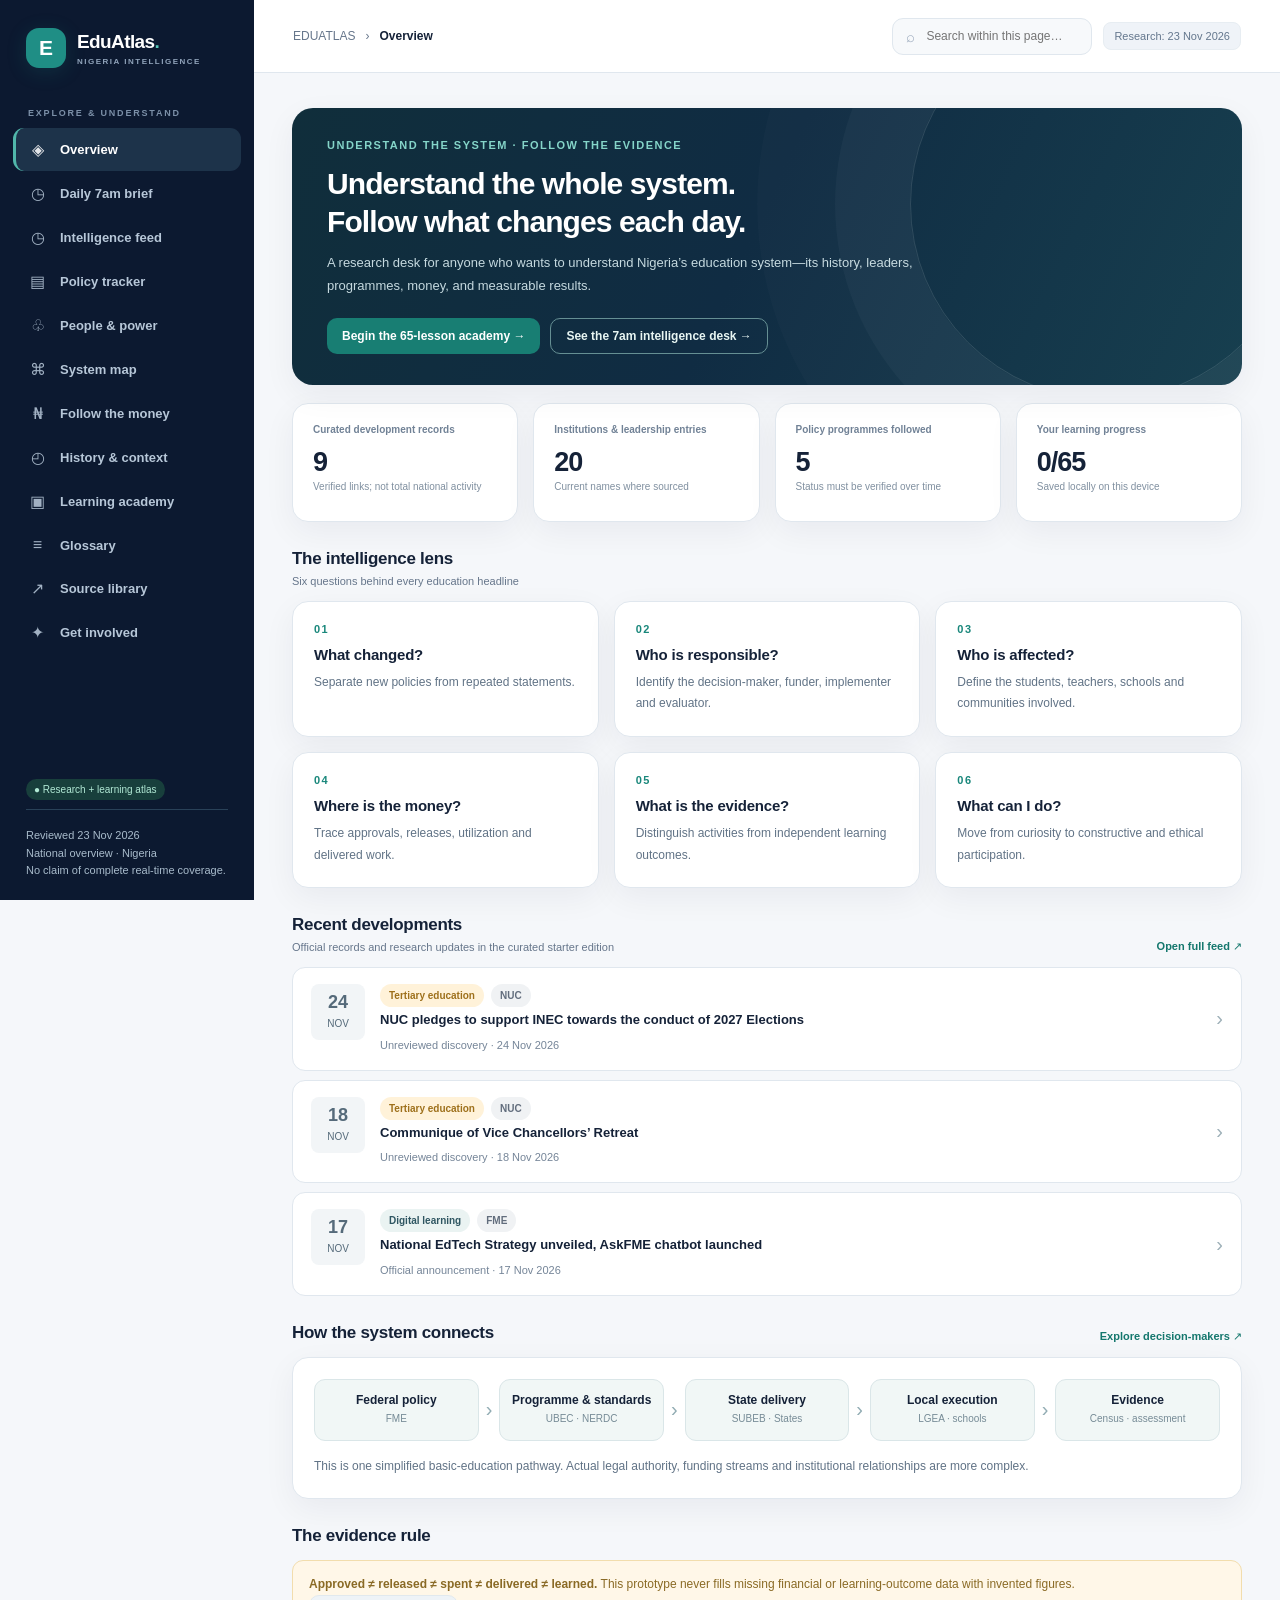
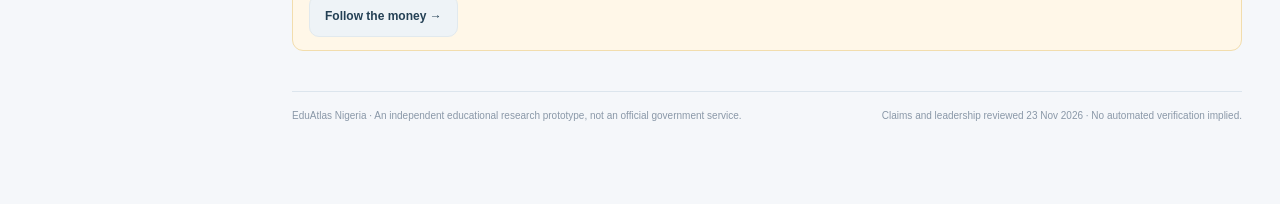
==== commit 7332b5fb: "Add Pages connection test, static-site bypass and loading fallback" ====
--- a/index.html
+++ b/index.html
@@ -1,124 +1,16 @@
-<!doctype html><html lang="en"><head><meta charset="utf-8" /><meta name="viewport" content="width=device-width,initial-scale=1" /><meta name="description" content="EduAtlas Nigeria — 65 lessons, glossary and education intelligence demo" /><title>EduAtlas Nigeria — Systematic Learning & Intelligence</title><style>:root { --ink:#152238;--sub:#66768b;--line:#e0e7ee;--bg:#f5f7fa;--paper:#ffffff;--navy:#0c1930;--nav2:#10253d;--aqua:#1d8b81;--mint:#dff4e9;--gold:#e7b856;--amber:#fff3dc;--blue:#e8effc;--radius:16px;--shadow:0 10px 32px rgba(10,27,49,.055);font-synthesis:none }
-*{box-sizing:border-box}html,body{margin:0;min-height:100%;font-family:Inter,ui-sans-serif,-apple-system,BlinkMacSystemFont,"Segoe UI",sans-serif;color:var(--ink);background:var(--bg)}button,input,select,textarea{font:inherit}a{color:#14776d;text-decoration:none}a:hover{text-decoration:underline}button{cursor:pointer}button:disabled{cursor:not-allowed;opacity:.52}
-.shell{display:flex;min-height:100vh}.sidebar{background:var(--navy);color:#d5deea;width:254px;flex-shrink:0;position:sticky;top:0;height:100vh;display:flex;flex-direction:column;padding:27px 13px 20px;overflow:auto}.brand{padding:1px 13px 23px;display:flex;align-items:center;gap:11px}.brandmark{background:#1f8e85;color:white;border-radius:13px;width:40px;height:40px;display:grid;place-items:center;font-weight:900;font-size:21px;box-shadow:0 4px 20px #1d8b8130}.brand b{display:block;letter-spacing:-.6px;font-size:19px;color:#fff}.brand small{display:block;color:#91a4bb;letter-spacing:1.5px;text-transform:uppercase;font-size:8px;margin-top:4px;font-weight:700}.nav-group{color:#7c90a8;font-weight:750;text-transform:uppercase;letter-spacing:1.8px;font-size:9px;margin:17px 15px 9px}.nav-link{display:flex;align-items:center;gap:12px;width:100%;border:0;border-radius:11px;background:transparent;text-align:left;color:#b7c7d8;padding:12px 14px;margin:1px 0;font-size:13px;font-weight:590}.nav-link .n-icon{font-size:16px;opacity:.88;width:21px;text-align:center}.nav-link:hover,.nav-link.active{background:#1d334a;color:#fff}.nav-link.active{border-left:3px solid #51b7ab;padding-left:11px}.side-foot{margin-top:auto;padding:21px 13px 0}.side-foot .edition{font-size:11px;line-height:1.6;color:#a8bbcb;border-top:1px solid #294158;padding-top:17px}.side-foot .safe{display:inline-block;background:#183f3c;color:#b1e9d5;font-size:10px;padding:5px 8px;border-radius:25px;margin-bottom:9px}
-.main{flex:1;min-width:0}.topbar{height:73px;border-bottom:1px solid var(--line);background:#fff;display:flex;align-items:center;gap:15px;justify-content:space-between;padding:0 39px;position:sticky;top:0;z-index:10}.breadcrumbs{display:flex;align-items:center;gap:10px;font-size:12px;color:var(--sub)}.breadcrumbs strong{color:var(--ink)}.search-wrap{display:flex;align-items:center;gap:9px;border:1px solid var(--line);border-radius:11px;background:#f7f9fb;max-width:305px;flex:1;padding:9px 13px;color:#9caabd}.search-wrap input{border:none;outline:none;background:none;min-width:0;width:100%;color:var(--ink);font-size:12px}.mini-icon{font-size:15px}.top-right{display:flex;align-items:center;gap:11px}.date-tag{font-size:11px;color:#64778d;background:#eff3f8;border:1px solid #e7edf2;padding:7px 10px;border-radius:8px;white-space:nowrap}.content{max-width:1260px;margin:0 auto;padding:35px 38px 80px}.eyebrow{color:#19877b;font-size:11px;font-weight:800;letter-spacing:1.5px;text-transform:uppercase}.page-title{font-size:30px;line-height:1.18;letter-spacing:-1px;margin:9px 0}.page-subtitle{color:#5c7185;line-height:1.75;max-width:720px;font-size:13px;margin:0 0 26px}.section-heading{display:flex;justify-content:space-between;align-items:end;margin:27px 0 14px;gap:14px}.section-heading h2{font-size:17px;letter-spacing:-.3px;margin:0}.section-heading p{color:var(--sub);font-size:11px;margin:6px 0 0}.section-heading a{font-size:11px;font-weight:750;white-space:nowrap}.hero{border-radius:21px;background:linear-gradient(115deg,#102e3b 0%,#102c43 48%,#173f4f 100%);color:#fff;min-height:230px;padding:31px 35px;position:relative;overflow:hidden;box-shadow:var(--shadow)}.hero:after{content:"";position:absolute;right:-60px;top:-100px;width:390px;height:390px;border:1px solid #ffffff20;border-radius:50%;box-shadow:0 0 0 75px #ffffff08,0 0 0 153px #ffffff04;pointer-events:none}.hero .eyebrow{color:#85d5c9}.hero h1{font-size:30px;letter-spacing:-.9px;line-height:1.25;margin:14px 0 11px;max-width:580px}.hero p{color:#c5d9df;max-width:590px;font-size:13px;line-height:1.8;margin:0 0 20px}.hero-actions{display:flex;gap:10px;flex-wrap:wrap}.btn{border:none;background:#187e73;color:white;padding:10px 15px;font-size:12px;border-radius:10px;font-weight:750;display:inline-flex;align-items:center;gap:7px}.btn:hover{background:#136d64;text-decoration:none}.btn.secondary{background:transparent;color:#e8f6f3;border:1px solid #658f93}.btn.light{color:#244055;background:#eef3f7;border:1px solid #e1e9ee}.btn.outline{background:#fff;color:#177a70;border:1px solid #bddad3}.grid{display:grid;gap:15px}.four{grid-template-columns:repeat(4,minmax(0,1fr))}.three{grid-template-columns:repeat(3,minmax(0,1fr))}.two{grid-template-columns:repeat(2,minmax(0,1fr))}.stat-card,.card{background:var(--paper);border:1px solid var(--line);border-radius:var(--radius);box-shadow:var(--shadow)}.stat-card{padding:18px 20px;min-height:119px}.stat-card .top{font-size:10px;color:#718296;font-weight:650;line-height:1.5}.stat-card .num{font-size:27px;font-weight:800;letter-spacing:-1px;margin:10px 0 2px}.stat-card .foot{font-size:10px;color:#8090a0;line-height:1.4}.card{padding:21px}.card h3{margin:0 0 9px;font-size:15px;letter-spacing:-.2px}.card p{font-size:12px;line-height:1.8;color:#617386;margin:0}.chip{font-size:10px;border-radius:20px;padding:5px 9px;font-weight:750;display:inline-flex;align-items:center;gap:4px;color:#2f5662;background:#eaf3f2;line-height:1.3}.chip.blue{background:#e9effe;color:#4e64a3}.chip.gold{background:#fff2d9;color:#9e701b}.chip.gray{background:#f0f2f4;color:#626d7d}.chip.red{background:#fff0ec;color:#9f645c}.tiny{font-size:11px;color:var(--sub)}.sourcelink{font-weight:750;font-size:11px;color:#137b70;display:inline-flex;align-items:center;gap:4px}.update-list{display:grid;gap:9px}.update{display:grid;grid-template-columns:54px minmax(0,1fr) auto;gap:15px;padding:16px 18px;background:#fff;border:1px solid var(--line);border-radius:13px;cursor:pointer;align-items:start}.update:hover,.clickcard:hover{border-color:#86c1b9;box-shadow:0 8px 25px #1d8b8110}.u-date{text-align:center;background:#f2f5f7;padding:9px 5px;border-radius:8px;color:#556a7a}.u-date b{display:block;font-size:18px;line-height:1.1}.u-date small{font-size:10px;text-transform:uppercase}.u-title{font-size:13px;font-weight:760;margin:3px 0 6px;line-height:1.5}.u-sub{font-size:11px;color:#758598;line-height:1.65}.u-arrow{font-size:20px;color:#9eb0b8;align-self:center}.row-between{display:flex;align-items:center;justify-content:space-between;gap:10px}.row-wrap{display:flex;flex-wrap:wrap;align-items:center;gap:7px}.notice{padding:13px 16px;background:#e9f1f8;color:#435c75;border:1px solid #d4e3f0;border-radius:11px;font-size:12px;line-height:1.7}.notice.warn{background:#fff7e8;border-color:#f2ddad;color:#8a6a25}.selectrow{display:flex;gap:9px;flex-wrap:wrap;align-items:center;margin-bottom:18px}.field{border:1px solid var(--line);border-radius:10px;background:#fff;color:#45566b;padding:10px 12px;font-size:12px;max-width:280px}.text-input{width:100%}.counter{margin-left:auto;color:#7b8794;font-size:11px}.policy{padding:20px}.policy h3{font-size:15px;margin:10px 0 6px}.policy .details{margin-top:16px;padding-top:13px;border-top:1px solid #ebeff4;font-size:11px;line-height:1.8;color:#607286}.policy .details strong{color:#34465d}.policy .bottom{margin-top:14px}.persona{display:flex;align-items:center;gap:11px}.avatar{width:40px;height:40px;display:grid;place-items:center;border-radius:11px;color:#105e58;background:#d5eee8;font-weight:850;flex-shrink:0;font-size:13px}.persona b{font-size:13px;display:block;line-height:1.5}.persona small{font-size:10px;color:#748395;display:block;margin-top:2px}.stake-card{display:flex;flex-direction:column;gap:14px}.stake-card .detail{font-size:11px;line-height:1.75;color:#607286}.stake-card .qa{background:#f7f9fa;padding:11px;border-radius:9px;font-size:11px;line-height:1.6;color:#50677c}.stake-card .linkarea{margin-top:auto}.chain{display:flex;align-items:stretch;gap:7px;flex-wrap:wrap}.chain .node{border:1px solid #dae6e8;background:#f1f7f6;border-radius:11px;padding:13px 11px;text-align:center;flex:1;min-width:110px}.chain .node strong{display:block;font-size:12px}.chain .node small{display:block;font-size:10px;color:#768b96;margin-top:5px;line-height:1.45}.chain .arrow{display:grid;place-items:center;color:#91acb3;font-size:20px}.timeline{position:relative;padding-left:27px;margin:20px 0 0;border-left:2px solid #d4e9e5}.event{position:relative;padding:0 0 21px 20px}.event:before{content:"";position:absolute;left:-34px;top:3px;background:#14897b;border:5px solid #dcf3ec;width:10px;height:10px;border-radius:50%}.event .year{font-size:11px;font-weight:900;color:#168277;letter-spacing:1px}.event h3{margin:7px 0;font-size:15px}.event p{font-size:12px;color:#627387;line-height:1.8;margin:0 0 8px;max-width:780px}.fund-steps{display:grid;grid-template-columns:repeat(5,minmax(0,1fr));gap:10px;margin:20px 0}.fund-step{border:1px solid #e0e7ef;background:#fff;border-radius:12px;padding:17px 13px;min-height:170px}.fund-step .stepnum{font-weight:850;font-size:10px;color:#b1becb}.fund-step strong{display:block;font-size:12px;margin:13px 0 11px;line-height:1.5}.fund-step .value{font-size:13px;font-weight:850;color:#176e65;line-height:1.4;min-height:25px}.fund-step .value.unknown{color:#af6f30}.fund-step p{font-size:10px;line-height:1.65;color:#7c8c9c;margin:10px 0 0}.lesson{display:flex;gap:16px;align-items:center;padding:18px 20px;border-radius:13px;border:1px solid var(--line);background:white;cursor:pointer}.lesson:hover{border-color:#77beb3}.lesson .n{display:grid;place-items:center;min-width:38px;height:38px;background:#e4efed;border-radius:11px;color:#24766d;font-size:12px;font-weight:850}.lesson strong{font-size:13px}.lesson p{font-size:11px;line-height:1.5;color:var(--sub);margin:5px 0 0}.lesson .end{margin-left:auto;color:#8599a5}.progressbg{height:8px;border-radius:9px;background:#e3eaee;overflow:hidden;margin:8px 0 4px}.progressfill{height:100%;background:#289789;transition:width .2s}.learning-article{padding:26px;background:#fff;border:1px solid var(--line);border-radius:17px}.learning-article h2{font-size:21px}.learning-article p,.learning-article li{font-size:13px;line-height:1.9;color:#52677b}.learning-article h3{font-size:15px;margin-top:24px}.learning-article ul{padding-left:20px}.learning-article .question{background:#edf6f2;padding:15px;border-left:3px solid #259185;border-radius:7px;font-size:12px;color:#346358;line-height:1.7}.source-card{display:flex;justify-content:space-between;align-items:start;gap:15px}.source-card .source-icon{width:38px;height:38px;border-radius:12px;flex-shrink:0;display:grid;place-items:center;background:#e7f1ec;color:#18766c;font-size:19px}.source-card p{font-size:11px}.source-card h3{margin-top:4px}.source-card .visit{align-self:center}.tagline{display:flex;align-items:center;gap:8px;font-size:11px;color:#607486}.dot{width:7px;height:7px;background:#42a795;border-radius:100%;display:inline-block}.empty{padding:48px 20px;text-align:center;border:1px dashed #cddce0;color:#708393;border-radius:13px;font-size:13px;line-height:1.8}.drawer{position:fixed;inset:0;z-index:50;display:none}.drawer.open{display:block}.drawer-backdrop{background:rgba(14,27,42,.46);position:absolute;inset:0}.drawer-panel{position:absolute;right:0;top:0;height:100%;background:white;max-width:490px;width:100%;padding:31px;overflow:auto;box-shadow:-15px 0 40px rgba(5,20,30,.16)}.close{border:1px solid var(--line);border-radius:9px;background:#fff;width:34px;height:34px;font-size:18px;float:right}.drawer h2{font-size:23px;line-height:1.3;letter-spacing:-.5px;margin-top:13px}.drawer p{line-height:1.85;color:#566a7b;font-size:13px}.drawer .d-label{font-weight:800;font-size:11px;color:#8396a3;text-transform:uppercase;letter-spacing:1.2px;margin-top:23px}.divider{border-top:1px solid var(--line);margin:19px 0}.roadmap{display:grid;gap:12px}.roadmap-item{display:flex;gap:15px;border:1px solid #e0e7eb;border-radius:12px;background:#fff;padding:18px}.roadmap-item .week{color:#22857d;font-weight:850;font-size:11px;min-width:50px}.roadmap-item b{font-size:13px}.roadmap-item p{font-size:11px;color:#687d8e;line-height:1.7;margin:5px 0 0}.notes{width:100%;min-height:135px;resize:vertical;padding:15px;border:1px solid #d8e3e8;border-radius:10px;color:#21344b;line-height:1.7;background:#fff}.callout{background:#eaf7f1;border:1px solid #cbe9dd;border-radius:13px;padding:18px;font-size:12px;line-height:1.75;color:#356459}.switch{border:1px solid var(--line);background:white;color:#5d7183;border-radius:9px;padding:8px 11px;font-size:11px;font-weight:750}.switch.on{border-color:#a5ded0;background:#e5f6f0;color:#156e62}.footerline{margin-top:40px;padding-top:16px;border-top:1px solid #dce5ed;font-size:10px;line-height:1.6;color:#8a98a8;display:flex;justify-content:space-between;gap:20px}.live-banner{display:inline-flex;gap:8px;align-items:center;border:1px solid #e2e9e5;border-radius:10px;background:#f5faf7;color:#607b72;font-size:11px;padding:10px 13px}.metric-intro{font-size:12px;line-height:1.75;color:#65798b;max-width:780px}.keyboard-k{border:1px solid #d8e1e8;border-radius:4px;padding:0 4px;background:#fff}
-@media(max-width:1120px){.four{grid-template-columns:repeat(2,minmax(0,1fr))}.three{grid-template-columns:repeat(2,minmax(0,1fr))}.fund-steps{grid-template-columns:repeat(3,minmax(0,1fr))}}@media(max-width:780px){.shell{display:block}.sidebar{position:relative;height:auto;width:100%;padding:12px 13px;display:block}.brand{padding:6px 8px 10px}.nav-group,.side-foot{display:none}.nav-links{display:flex;overflow:auto;gap:4px;padding:4px 0}.nav-link{min-width:max-content;width:auto;padding:9px 10px;font-size:11px}.nav-link.active{border-left:0;border-bottom:2px solid #5bc7bd;padding:9px 10px 7px}.topbar{height:58px;padding:0 18px}.topbar .date-tag{display:none}.content{padding:22px 18px 55px}.hero{padding:25px 23px;min-height:auto}.hero h1{font-size:26px}.page-title{font-size:25px}.fund-steps{grid-template-columns:repeat(2,minmax(0,1fr))}.chain .arrow{display:none}}@media(max-width:480px){.two,.three,.four{grid-template-columns:1fr}.fund-steps{grid-template-columns:1fr}.search-wrap{max-width:160px}.hero h1{font-size:23px}.section-heading h2{font-size:16px}.update{grid-template-columns:43px 1fr 15px;gap:11px;padding:13px}.card{padding:18px}.topbar{gap:7px}.breadcrumbs{font-size:10px}.footerline{display:block}}
-/* v2 Learning Atlas: structured modules, adaptive lesson reader, daily intelligence */
-.atlas-intro{margin-bottom:18px}.atlas-intro h3{margin:7px 0}.atlas-intro p{margin-top:10px}.track-scroller{display:flex;gap:9px;overflow-x:auto;padding:3px 1px 15px;margin-bottom:4px;scrollbar-color:#b5c9ca transparent}.track-tab{border:1px solid #d9e5e8;background:#fff;flex:0 0 auto;min-width:175px;max-width:205px;border-radius:12px;padding:12px;text-align:left;color:#526477;box-shadow:var(--shadow)}.track-tab span{display:block;font-size:11px;font-weight:750;line-height:1.5}.track-tab small{display:block;font-size:10px;color:#7d8e9c;margin-top:6px}.track-tab.active{background:#116d67;color:#fff;border-color:#116d67}.track-tab.active small{color:#d0eeea}.study-grid{display:grid;grid-template-columns:minmax(225px,300px) minmax(0,1fr);gap:18px;align-items:start}.study-sidebar{background:#fff;border:1px solid var(--line);border-radius:16px;padding:19px;position:sticky;top:86px}.study-sidebar h3{margin:9px 0;font-size:17px}.study-sidebar p{font-size:11px;line-height:1.75;color:var(--sub)}.study-lesson-list{display:grid;gap:7px;margin:18px 0}.study-lesson{width:100%;border:1px solid #e4eaef;border-radius:10px;background:#f8fafb;display:flex;align-items:center;text-align:left;gap:10px;padding:11px;font-size:11px;line-height:1.5;color:#455c71}.study-lesson.active{border-color:#55aa9e;background:#eaf7f2;color:#125c52;font-weight:800}.study-num{width:30px;height:30px;border-radius:9px;background:#e9efef;display:grid;place-items:center;flex-shrink:0;font-size:10px;font-weight:800}.study-lesson.active .study-num{background:#cdeae2}.side-aim{border-top:1px solid #e6ecee;padding-top:14px;margin-top:20px}.side-aim b{font-size:11px}.study-article{padding:29px 34px;min-height:650px}.study-article h2{font-size:26px;line-height:1.25;margin:18px 0}.study-article h3{font-size:14px;margin:26px 0 9px;color:#23485d}.study-article p{font-size:13px;line-height:2.0;max-width:780px}.keytake{background:#edf8f5;border:1px solid #d4eae5;padding:17px 19px;border-radius:12px;margin:18px 0}.keytake b{font-size:11px;color:#166b61;letter-spacing:.2px}.keytake p{margin:10px 0 0}.answer-guide{background:#f4f7fa;border-left:3px solid #537f9f;padding:14px 17px;margin:14px 0 0;font-size:12px;line-height:1.8;color:#3e6079}.study-sources{display:flex;flex-direction:column;align-items:flex-start;gap:9px;margin:14px 0}.study-bottom{margin-top:17px;flex-wrap:wrap}.gloss-card h3{color:#116f69}.gloss-card{min-height:116px}@media(max-width:1070px){.study-grid{grid-template-columns:minmax(205px,245px) minmax(0,1fr)}.study-article{padding:24px}}@media(max-width:720px){.study-grid{grid-template-columns:1fr}.study-sidebar{position:static}.study-article{padding:22px 18px}.track-tab{max-width:175px;min-width:155px}}
-</style></head><body><div id="app"></div><script>window.EDUATLAS={"project":"EduAtlas Nigeria","reviewed":"2026-11-23","disclaimer":"Research starter edition. The entries are curated examples, not exhaustive national coverage. Officials and programme status can change after the review date.","updates":[{"id":"edtech-launch","date":"2026-11-17","topic":"Digital learning","agency":"FME","headline":"National EdTech Strategy unveiled, AskFME chatbot launched","summary":"The government unveiled its education technology strategy and AI-powered AskFME chatbot, alongside a review of Nigeria Education Data Infrastructure. Launch is not evidence of nationwide adoption or learning impact.","status":"Official announcement","impact":"Watch teacher training, access, implementation funding and evaluation.","url":"https://fmino.gov.ng/fg-unveils-national-edtech-strategy-launches-askfme-ai-chatbot-advances-unified-education-data-system/"},{"id":"budget-q2","date":"2026-11-07","topic":"Public finance","agency":"Budget Office","headline":"Q2 2026 federal budget implementation report published","summary":"The Budget Office published its second-quarter implementation report. Education-sector figures must be extracted from relevant budget lines before claiming amounts released or utilized.","status":"Report published","impact":"Compare approved education allocations against actual releases and spending.","url":"https://budgetoffice.gov.ng/index.php/second-quarter-2026-budget-implementation-report"},{"id":"certificate-digital","date":"2026-09-08","topic":"Governance","agency":"FME","headline":"Ministry announces automated academic certificate verification","summary":"The ministry announced automation of certificate evaluation and authentication processes. Verify user access, coverage and processing performance separately.","status":"Official announcement","impact":"Watch turnaround times, error rates and accessibility.","url":"https://education.gov.ng/fg-automates-academic-certificate-verification-eliminates-physical-visits-to-education-ministry/"},{"id":"nuc-blueprint","date":"2026-07-07","topic":"Tertiary education","agency":"NUC","headline":"NUC receives Blueprint 2.0 reform framework for universities","summary":"The National Universities Commission received a policy committee's Blueprint 2.0 document on university reform. Publication or presentation does not itself establish implemented reforms.","status":"Framework presented","impact":"Look for an adopted implementation plan, milestones and budgets.","url":"https://www.nuc.edu.ng/prof-ribadu-unveils-blueprint-2-0-to-drive-comprehensive-reform-of-nigerian-universities/"},{"id":"dnemis","date":"2026-07-01","topic":"Education data","agency":"FME","headline":"Digital education management information system launched","summary":"The ministry launched the digital annual school census and public DNEMIS portal, intended to strengthen school-level data and accountability.","status":"Platform launched","impact":"Track school reporting completeness and whether data informs funding.","url":"https://education.gov.ng/fg-unveils-national-digital-education-platform-to-track-every-school-and-learner-strengthen-planning-transparency-and-accountability/"},{"id":"trcn-accreditation","date":"2026-06-09","topic":"Teachers","agency":"TRCN","headline":"TRCN begins implementing school accreditation policy linked to examinations","summary":"TRCN reports beginning implementation of the federal policy linking school accreditation with public examinations.","status":"Implementation reported","impact":"Monitor school compliance, teacher preparedness and independent quality assurance.","url":"https://www.trcn.gov.ng/"},{"id":"nedi-unveiled","date":"2026-05-14","topic":"Education data","agency":"FME","headline":"National Education Data Infrastructure unveiled","summary":"NEDI was presented as a foundation for national planning, budgeting and performance data across educational levels.","status":"Official unveiling","impact":"Track interoperability, data quality, child privacy and actual usage.","url":"https://education.gov.ng/fg-unveils-nigerian-education-data-infrastructure-nedi-as-part-of-its-expansive-education-transformation-agenda/"},{"id":"curriculum-2025","date":"2025-09-03","topic":"Curriculum","agency":"NERDC / FME","headline":"Federal government announces revised national curriculum","summary":"The curriculum review reduced subject loads and revised emphases across basic and secondary levels. The announcement preceded implementation work in schools.","status":"Policy announced","impact":"Follow textbook availability, teacher training and assessments.","url":"https://nerdc.gov.ng/content_manager/pdf_files/Press%20Release%20On%20New%20FG%20Curriculum.pdf"},{"id":"hope-edu","date":"2025-03-31","topic":"Foundational learning","agency":"World Bank / FME","headline":"World Bank approves $500 million HOPE-EDU financing","summary":"The World Bank approved financing to support quality basic education. Approval is not proof of disbursement, utilization or measurable learning improvement.","status":"Financing approved","impact":"Watch participating states, disbursements, independent assessments and results.","url":"https://www.worldbank.org/en/news/press-release/2025/04/02/support-for-human-capital-in-nigeria-world-bank-approves-new-financing-for-education-nutrition-and-economic-resilience"}],"stakeholders":[{"id":"minister","person":"Dr. Maruf Tunji Alausa","role":"Minister of Education","organization":"Federal Ministry of Education","scope":"National","responsibility":"Federal education policy, strategic coordination and oversight of national initiatives.","question":"Which policy milestones have moved into funded implementation?","url":"https://education.gov.ng/about-us/","category":"Decision makers"},{"id":"state-minister","person":"Prof. Suwaiba Sa’idu Ahmad","role":"Minister of State for Education","organization":"Federal Ministry of Education","scope":"National","responsibility":"Supports ministry leadership, including education inclusion, stakeholder engagement and programme coordination.","question":"How are marginalised learners being reached and retained?","url":"https://education.gov.ng/fme-directors/prof-suwaiba-said-ahmad/","category":"Decision makers"},{"id":"ubec","person":"Dr. Aisha Garba","role":"Executive Secretary","organization":"Universal Basic Education Commission (UBEC)","scope":"Basic education","responsibility":"Coordinates federal intervention for basic education and works with State Universal Basic Education Boards.","question":"Which state grants have been accessed, spent and evaluated?","url":"https://ubec.gov.ng/","category":"Implementation"},{"id":"nerdc","person":"Prof. Salisu Shehu","role":"Executive Secretary","organization":"Nigerian Educational Research and Development Council (NERDC)","scope":"Curriculum","responsibility":"Curriculum development and educational research and development.","question":"Are revised curricula supported with training, materials and assessment?","url":"https://nerdc.gov.ng/content_manager/eso.html","category":"Standards & curriculum"},{"id":"nuc","person":"Prof. Abdullahi Yusufu Ribadu","role":"Executive Secretary","organization":"National Universities Commission (NUC)","scope":"Higher education","responsibility":"University system regulation, standards and programme accreditation.","question":"How are university quality and research outcomes measured?","url":"https://www.nuc.edu.ng/prof-ribadu-unveils-blueprint-2-0-to-drive-comprehensive-reform-of-nigerian-universities/","category":"Regulators"},{"id":"tetfund","person":"Arc. Sonny S. T. Echono","role":"Executive Secretary","organization":"Tertiary Education Trust Fund (TETFund)","scope":"Higher education","responsibility":"Tertiary education intervention funding and institutional project support.","question":"Which projects are completed, utilized and delivering outcomes?","url":"https://www.tetfund.gov.ng/about","category":"Finance & implementation"},{"id":"trcn","person":"Ronke Soyombo","role":"Registrar / Chief Executive","organization":"Teachers Registration Council of Nigeria (TRCN)","scope":"Teaching profession","responsibility":"Teacher registration, licensing and professional standards.","question":"How many teachers meet current professional standards?","url":"https://www.trcn.gov.ng/our-people","category":"Regulators"},{"id":"jamb","person":"Segun Aina","role":"Registrar / Chief Executive","organization":"Joint Admissions and Matriculation Board (JAMB)","scope":"Tertiary access","responsibility":"Tertiary admissions processes and examinations within its mandate.","question":"What do admissions and transition patterns reveal about access?","url":"https://www.jamb.gov.ng/Registrar_CE","category":"Regulators"},{"id":"fme-data","person":"Office of Educational Planning, Research and Development","role":"Education statistics and planning directorate","organization":"Federal Ministry of Education","scope":"National","responsibility":"Annual School Census coordination and education statistics and planning.","question":"What share of schools reported validated data this year?","url":"https://education.gov.ng/educational-planning-research-and-development/","category":"Data & evidence"},{"id":"budget-office","person":"Budget Office of the Federation","role":"Federal budget preparation and implementation reporting","organization":"Federal Government","scope":"Public finance","responsibility":"Publishes appropriation and budget implementation documents; not the only source of state education spending.","question":"What was approved, released and spent by institution and programme?","url":"https://budgetoffice.gov.ng/","category":"Finance & implementation"},{"id":"state-subeB","person":"State SUBEB leadership (varies by state)","role":"State Universal Basic Education Board","organization":"State governments","scope":"State / local","responsibility":"State-level basic education programme implementation, working with local education authorities and schools.","question":"How do federal grants and state funds reach specific schools?","url":"https://ubec.gov.ng/","category":"Implementation"},{"id":"nbte-office","person":"National Board for Technical Education","role":"Technical education regulation and accreditation","organization":"National Board for Technical Education","scope":"National","responsibility":"Technical and vocational programme oversight, standards, and accredited institutions.","question":"Which programmes in this location have active accreditation?","url":"https://www.nbte.gov.ng/","category":"Regulators"},{"id":"ncce-office","person":"National Commission for Colleges of Education","role":"Teacher education regulatory institution","organization":"National Commission for Colleges of Education","scope":"National","responsibility":"Quality assurance, curriculum and standards associated with colleges of education.","question":"Which teacher education programmes meet applicable minimum standards?","url":"https://ncce.gov.ng/Home/ActsAndFunctions","category":"Regulators"},{"id":"neco-office","person":"National Examinations Council","role":"Nigerian examination administration","organization":"National Examinations Council","scope":"National","responsibility":"Administration of specified national school examinations, including NECO senior secondary and basic education certification examinations.","question":"Which examinations, candidate categories and assessment methods are covered?","url":"https://neco.gov.ng/","category":"Assessment & certification"},{"id":"nelfund-office","person":"Nigerian Education Loan Fund","role":"Student financing institution","organization":"Nigerian Education Loan Fund","scope":"National","responsibility":"Administration of eligible education loans, including student support disbursements subject to programme rules.","question":"What has been applied for, approved, actually disbursed and sustained?","url":"https://nelf.gov.ng/","category":"Finance & implementation"},{"id":"state-ministry-office","person":"State Ministries of Education (vary by state)","role":"State education policy and administration","organization":"36 State Ministries of Education / FCT education authorities","scope":"State / FCT","responsibility":"State-level administration, school policy execution, personnel and financing responsibilities, varying by state and education level.","question":"Which state office has authority over this school or programme?","url":"https://education.gov.ng/","category":"Implementation"},{"id":"local-education-office","person":"Local Government Education Authorities","role":"Local basic education administration","organization":"Local Government Education Authorities","scope":"Local","responsibility":"School support, supervision and implementation through applicable state/local arrangements.","question":"Who supervises school attendance, facilities and basic education delivery in this LGA?","url":"https://ubec.gov.ng/","category":"Implementation"},{"id":"headteacher-office","person":"Public school leaders and management committees","role":"School-level governance and instructional leadership","organization":"Individual schools","scope":"School","responsibility":"School planning, teaching support, safeguarding, reporting, management and appropriate family engagement.","question":"What evidence does this school retain on attendance, teaching conditions and improvement?","url":"https://emis.education.gov.ng/","category":"Implementation"},{"id":"nerdc-curriculum-unit","person":"NERDC official curriculum resources","role":"Curriculum framework and resource publication","organization":"Nigerian Educational Research and Development Council","scope":"National","responsibility":"Official curriculum framework development and publication of implementation-related educational materials.","question":"Which curriculum version and subject framework applies to this school year?","url":"https://nerdc.gov.ng/","category":"Standards & curriculum"},{"id":"budget-execution","person":"Federal budget implementation reporting","role":"Federal fiscal performance records","organization":"Budget Office of the Federation","scope":"National","responsibility":"Quarterly fiscal implementation reporting relevant to federal education vote execution.","question":"Which actual releases and expenditures support the project figure?","url":"https://budgetoffice.gov.ng/index.php/resources/internal-resources/reports/quarterly-budget-implementation","category":"Finance & implementation"}],"timeline":[{"year":"1882","title":"Colonial education ordinance","body":"One of the early colonial measures for regulating formal schooling in the Lagos/Gold Coast context. It did not mark the beginning of all education in Nigeria: Indigenous and Islamic systems predate it.","url":"https://www.cambridge.org/core/journals/journal-of-african-law/article/international-human-rights-obligations-and-the-influence-of-economic-principles-on-education-delivery-in-nigeria-as-an-e9-country/C689C09F888923F4F4E78BC23BF8BF48"},{"year":"1955","title":"Western Region expands free primary education","body":"The Western Region introduced free primary education, an important regional turning point. Other regions followed different paths and timelines.","url":"https://documents1.worldbank.org/curated/en/123131468195000690/pdf/ACS14245-WP-P153070-Box394836B-PUBLIC-Nigeria-Governance-and-Finance-Analysis-Dec30.pdf"},{"year":"1969","title":"National Curriculum Conference","body":"Helped define the goals of a national system and influenced the later National Policy on Education.","url":"https://education.gov.ng/wp-content/uploads/2020/06/NATIONAL-POLICY-ON-EDUCATION.pdf"},{"year":"1976","title":"Universal Primary Education expansion","body":"National UPE programme sought wider primary-school access, drawing lessons from earlier regional experiences.","url":"https://ubec.gov.ng/wp-content/uploads/2024/2022-NPA-REPORT.pdf"},{"year":"1977","title":"First National Policy on Education","body":"Established a major national education policy framework, later revised repeatedly.","url":"https://education.gov.ng/wp-content/uploads/2020/06/NATIONAL-POLICY-ON-EDUCATION.pdf"},{"year":"1999","title":"Universal Basic Education programme launched","body":"UBE policy sought universal access to basic education, extending beyond the earlier UPE approach.","url":"https://documents1.worldbank.org/curated/en/123131468195000690/pdf/ACS14245-WP-P153070-Box394836B-PUBLIC-Nigeria-Governance-and-Finance-Analysis-Dec30.pdf"},{"year":"2004","title":"Compulsory, Free Universal Basic Education Act","body":"Established the statutory foundation for compulsory free basic education and UBEC's relationship with states and local governments.","url":"https://ubec.gov.ng/wp-content/uploads/2021/09/NGA87623-UBE-ACT-2004.pdf"},{"year":"2025","title":"Curriculum review and HOPE-EDU financing","body":"The federal government announced revisions to curriculum content, while the World Bank approved additional basic-education financing.","url":"https://nerdc.gov.ng/content_manager/pdf_files/Press%20Release%20On%20New%20FG%20Curriculum.pdf"},{"year":"2026","title":"Education data and EdTech strategy","body":"NEDI and DNEMIS announcements and the National EdTech Strategy reflect a stronger policy emphasis on education data and digital infrastructure. Implementation outcomes still need assessment.","url":"https://fmino.gov.ng/fg-unveils-national-edtech-strategy-launches-askfme-ai-chatbot-advances-unified-education-data-system/"}],"policies":[{"id":"p-nesri","title":"Nigeria Education Sector Renewal Initiative","agency":"FME","since":"2026","area":"Cross-sector","stage":"Reform agenda published","why":"Six-pillar strategic reform framework covering foundational needs, access, skills, data and quality.","whatNext":"Find implementation plans, agency owners, annual milestones, costs and independently measured outcomes.","url":"https://nesri.education.gov.ng/pillars"},{"id":"p-hope","title":"HOPE-EDU basic education financing","agency":"World Bank / FME","since":"2025","area":"Foundational learning","stage":"Financing approved","why":"$500 million financing approved to support basic education improvements.","whatNext":"Verify actual disbursements, state projects, classroom reach and literacy gains.","url":"https://www.worldbank.org/en/news/press-release/2025/04/02/support-for-human-capital-in-nigeria-world-bank-approves-new-financing-for-education-nutrition-and-economic-resilience"},{"id":"p-cur","title":"Revised national curriculum","agency":"NERDC / FME","since":"2025","area":"Curriculum","stage":"Announced; adoption varies","why":"Reduces subject overload and revises learning emphases.","whatNext":"Track teacher training, textbooks, alignment with examinations and learning evidence by state.","url":"https://nerdc.gov.ng/content_manager/pdf_files/Press%20Release%20On%20New%20FG%20Curriculum.pdf"},{"id":"p-dnemis","title":"NEDI / DNEMIS education data infrastructure","agency":"FME","since":"2026","area":"Education data","stage":"Platform launched","why":"Integrates annual school census and public education statistics infrastructure.","whatNext":"Verify reporting completeness, data validity and privacy safeguards.","url":"https://emis.education.gov.ng/"},{"id":"p-edtech","title":"National EdTech Strategy 2025–2030","agency":"FME","since":"2026","area":"Digital learning","stage":"Strategy unveiled","why":"Sets a national direction for power, connectivity, devices, teacher competency, data governance and AI.","whatNext":"Verify funded implementation, offline access, teacher adoption and learner outcomes.","url":"https://edutech.education.gov.ng/strategy-hub"}],"funds":[{"id":"f-hope","title":"HOPE-EDU financing","agency":"World Bank / participating authorities","period":"Approved March 2025","amount":"US$500 million approved financing","stages":[{"step":"Budget / approval","value":"US$500 million","note":"Financing approved by World Bank"},{"step":"Funds released","value":null,"note":"Disbursement figure not verified in this prototype"},{"step":"Funds utilized","value":null,"note":"Verified programme expenditure not extracted"},{"step":"Outputs delivered","value":null,"note":"Independent delivery evidence not entered"},{"step":"Learning outcomes","value":null,"note":"Causal learning results not entered"}],"url":"https://www.worldbank.org/en/news/press-release/2025/04/02/support-for-human-capital-in-nigeria-world-bank-approves-new-financing-for-education-nutrition-and-economic-resilience"},{"id":"f-2026","title":"Federal education spending — 2026","agency":"Budget Office / relevant ministries","period":"2026 fiscal year","amount":"Detailed extraction pending","stages":[{"step":"Budget / approval","value":"Appropriation document available","note":"Agency-specific approved education budget lines have not been entered"},{"step":"Funds released","value":null,"note":"Releases must be extracted from implementation reports"},{"step":"Funds utilized","value":null,"note":"Cash utilization must be separated from approval"},{"step":"Outputs delivered","value":null,"note":"Match expenditure to verified projects and services"},{"step":"Learning outcomes","value":null,"note":"Link spending to validated learning measures with careful attribution"}],"url":"https://budgetoffice.gov.ng/index.php/resources/internal-resources/reports/quarterly-budget-implementation/2026-budget-implementation-reports"},{"id":"f-ubec","title":"UBEC federal-state intervention grants","agency":"UBEC / state SUBEBs","period":"Ongoing programme","amount":"State-specific figures pending","stages":[{"step":"Budget / approval","value":"Statutory mechanism","note":"The UBE Act establishes the grant mechanism; no specific state amount is asserted here"},{"step":"Funds released","value":null,"note":"Requires UBEC and state records"},{"step":"Funds utilized","value":null,"note":"Requires project and financial records"},{"step":"Outputs delivered","value":null,"note":"Requires facility and classroom verification"},{"step":"Learning outcomes","value":null,"note":"Requires appropriate learning assessments"}],"url":"https://ubec.gov.ng/wp-content/uploads/2021/09/NGA87623-UBE-ACT-2004.pdf"}],"sources":[{"name":"Federal Ministry of Education","type":"Policy and official announcements","url":"https://education.gov.ng/"},{"name":"DNEMIS / Annual School Census","type":"Administrative education data","url":"https://emis.education.gov.ng/"},{"name":"Budget Office of the Federation","type":"Appropriations and spending reports","url":"https://budgetoffice.gov.ng/"},{"name":"Universal Basic Education Commission","type":"Basic-education programmes and grants","url":"https://ubec.gov.ng/"},{"name":"NERDC","type":"Curriculum and learning standards","url":"https://nerdc.gov.ng/"},{"name":"National Universities Commission","type":"University standards and policy","url":"https://www.nuc.edu.ng/"},{"name":"TETFund","type":"Tertiary intervention financing","url":"https://www.tetfund.gov.ng/"},{"name":"TRCN","type":"Teacher registration and standards","url":"https://www.trcn.gov.ng/"},{"name":"World Bank Nigeria education","type":"Financing and programme evaluation","url":"https://www.worldbank.org/en/country/nigeria"},{"name":"UNICEF Nigeria","type":"Children, education and learning evidence","url":"https://www.unicef.org/nigeria/education"},{"name":"Nigeria EdTech Strategy Hub","type":"Digital education policy","url":"https://edutech.education.gov.ng/"},{"name":"National Commission for Colleges of Education","type":"Teacher education and accreditation","url":"https://ncce.gov.ng/Home/ActsAndFunctions"},{"name":"National Board for Technical Education","type":"Technical education regulation and accreditation","url":"https://www.nbte.gov.ng/"},{"name":"National Examinations Council","type":"School examinations and certification","url":"https://neco.gov.ng/"},{"name":"Nigerian Education Loan Fund","type":"Tertiary student loans","url":"https://nelf.gov.ng/"},{"name":"World Bank Global Education Evidence Advisory Panel","type":"Impact evidence and cost-effectiveness","url":"https://www.worldbank.org/en/brief/2025/10/30/global-education-evidence-advisory-panel"}]};
-
-window.EDUATLAS_ACADEMY={"title":"Systematic Learning Atlas","last_editorial_review":"2026-11-23","editorial_note":"Study content provides a structured introduction and investigative methods, not a substitute for official law, current instructions or supervised professional education. Verify revisions in cited primary sources.","tracks":[{"id":"t01","title":"Education: first principles","purpose":"Understand what education exists to do before judging whether institutions succeed.","lessons":[{"id":"t01-l01","number":1,"title":"What education is—and is not","foundation":"Education develops knowledge, judgement, values, capabilities and the ability to participate in society. Schooling is one organized pathway, but education also happens through families, apprenticeship, communities, workplaces and self-study. A school can operate without delivering high-quality education, so enrolment is a necessary but insufficient success measure.","mechanism":"Separate inputs (teachers, schools and money), activities (lessons), outputs (attendance and courses completed), outcomes (competence) and impacts (long-term opportunities). This causal chain prevents misleading claims about success.","nigeria":"In Nigeria, a new school building matters if it provides access, but further evidence is needed to know whether pupils actually develop literacy, numeracy and other competencies.","investigate":"Choose a Nigerian education headline and sort its claims into input, activity, output, outcome and impact.","checkAnswer":"A delivered classroom is an output. Better reading proficiency is an outcome. Higher lifetime earnings would be a possible longer-term impact.","sources":["policy"],"minutes":15},{"id":"t01-l02","number":2,"title":"Purposes of a national education system","foundation":"Education pursues several public purposes: individual development, economic capability, citizenship, cultural transmission, social mobility and scientific progress. These aims can reinforce or compete with each other. Defining success as examination passes alone excludes important purposes.","mechanism":"A balanced education system needs explicit goals for access, equity, learning, wellbeing, research and productive skills, with different measures for each. Curriculum choices reveal what a society prioritizes.","nigeria":"The National Policy on Education establishes broad national aspirations; studying it helps distinguish statutory and policy objectives from what schools can currently achieve.","investigate":"Draft six measurable outcomes for a good school without using enrolment alone.","checkAnswer":"Useful outcomes include reading progress, mathematical reasoning, retention, wellbeing, practical competence and responsible civic participation.","sources":["policy"],"minutes":15},{"id":"t01-l03","number":3,"title":"Access, participation, learning and attainment","foundation":"Access means an opportunity to enter education. Participation means regular engagement. Learning means demonstrated growth in knowledge or skill. Attainment refers to milestones such as grades or credentials. These terms describe related but different realities.","mechanism":"A learner may enrol, miss many days, pass by promotion and remain unable to read at grade level. Good monitoring checks each stage instead of treating a certificate as proof of competence.","nigeria":"In contexts affected by poverty, distance or insecurity, improved enrolment can coexist with weak attendance or learning.","investigate":"Create a four-column indicator sheet for enrolment, attendance, literacy and completion.","checkAnswer":"The four measures answer different questions; none should be inferred mechanically from another.","sources":["policy"],"minutes":15},{"id":"t01-l04","number":4,"title":"Equity, equality and inclusion","foundation":"Equality gives people the same entitlement or support. Equity addresses unequal barriers so people can achieve meaningful opportunities. Inclusion changes the environment to serve learners with diverse circumstances and abilities.","mechanism":"Funding per school may look equal while rural schools face higher costs, larger teacher shortages or accessibility needs. Equity-sensitive funding should use transparent, evidence-based need measures.","nigeria":"Different Nigerian states and communities have very different educational conditions. A single intervention can have very different effects across them.","investigate":"Explain why two schools with equal budgets might need different support.","checkAnswer":"Costs, distance, teacher shortages, disability accommodations and security vary by context; equal inputs may not produce equal opportunity.","sources":["policy"],"minutes":20},{"id":"t01-l05","number":5,"title":"Education as a connected system","foundation":"Education is not merely a collection of schools: family conditions, nutrition, teacher labour markets, public finance, regulations, assessment, employment and political decisions interact. A reform at one point can be blocked elsewhere.","mechanism":"Systems thinking traces feedback loops and bottlenecks. A new curriculum requires trained teachers, texts, class time, relevant examinations and monitoring; otherwise the written curriculum may never become classroom practice.","nigeria":"Use the curriculum–teacher–school–assessment relationship to explain why a federal policy can fail to change a local classroom.","investigate":"Draw a cause-and-effect diagram for poor reading skills, marking causes the education ministry cannot solve alone.","checkAnswer":"Teacher practices, attendance, home language, nutrition, materials and governance may jointly affect reading; a single-cause explanation is usually incomplete.","sources":["policy"],"minutes":20}]},{"id":"t02","title":"History of education in Nigeria","purpose":"Trace institutions from precolonial traditions through national reforms, without treating history as a list of dates.","lessons":[{"id":"t02-l01","number":1,"title":"Indigenous and Islamic knowledge traditions","foundation":"Before colonial schooling, diverse Nigerian communities transmitted skills and social knowledge through families, age groups, apprenticeship, religious learning and occupational guilds. Qur’anic educational traditions were established in parts of northern Nigeria long before British administration.","mechanism":"Education history should ask whose knowledge was recognized, who could access it, how it was assessed and which institutions transmitted it. Colonial formal schooling did not create education itself.","nigeria":"Craft apprenticeship, community farming knowledge, storytelling and Islamic schools illustrate different historic forms of organized learning.","investigate":"Compare one precolonial knowledge pathway with formal schooling across curriculum, teacher, evidence of competence and entry rules.","checkAnswer":"Both can be systematic; their purposes, knowledge forms and certification practices may differ.","sources":["policy"],"minutes":15},{"id":"t02-l02","number":2,"title":"Mission schools and colonial administration","foundation":"Christian mission schools expanded Western-style schooling in coastal and southern areas; colonial ordinances, grants and examinations shaped regulation and administration. Expansion was uneven across regions and communities.","mechanism":"Institutional path dependence matters: early investments and language policies can influence access, school networks and attitudes for generations. Avoid reducing complex historical change to one ordinance.","nigeria":"Look at missionary, colonial and regional policy traditions together when examining geographic differences in educational access.","investigate":"Explain why an 1882 ordinance is not the beginning of education in Nigeria.","checkAnswer":"It regulated certain colonial formal-school arrangements; earlier Indigenous and Islamic education existed.","sources":["policy"],"minutes":15},{"id":"t02-l03","number":3,"title":"Regional education and the 1955 Western Region initiative","foundation":"Before and around independence, regional governments made different choices about education access, finance and language. The Western Region introduced a major free-primary-education initiative in 1955, illustrating both political ambition and implementation challenges.","mechanism":"Rapid enrolment expansion creates demand for teachers, rooms, books and sustainable budgets. Studying historical reforms helps identify recurring tensions between access and quality.","nigeria":"Use the 1955 Western Region initiative as a case study in the costs of scaling public education rather than as a model to copy without context.","investigate":"What evidence would demonstrate that access expansion was matched by learning quality?","checkAnswer":"Look beyond enrolment to teacher preparation, classroom conditions, attendance and literacy outcomes.","sources":["policy"],"minutes":15},{"id":"t02-l04","number":4,"title":"National policy, UPE and the 6–3–3–4 era","foundation":"The 1969 national curriculum conference helped shape education-policy debate. The National Policy on Education appeared in 1977, and national Universal Primary Education was launched in 1976. Later changes in structure and governance affected federal–state responsibilities.","mechanism":"Policies often mix broad visions with detailed delivery obligations. Distinguish the date a system was announced from when its components were implemented across schools.","nigeria":"The 6–3–3–4 framework became influential in organizing primary, secondary and tertiary stages, even as implementation varied.","investigate":"Build a timeline explaining UPE, National Policy on Education and subsequent framework changes.","checkAnswer":"Policy publication, programme launch and full implementation are distinct historical events.","sources":["policy"],"minutes":20},{"id":"t02-l05","number":5,"title":"Universal Basic Education and contemporary renewal","foundation":"UBE was launched in 1999 and given a statutory framework in 2004. Subsequent decades saw reforms in curriculum, school finance, data systems, digital technology, skills programmes and education access.","mechanism":"Historical analysis identifies continuity and change: many 2026 programmes seek to address longstanding access, teaching, financing and accountability challenges.","nigeria":"Study the relationship between the UBE Act, UBEC, state boards, current NESRI pillars and programme financing.","investigate":"Identify one current reform that addresses a problem already visible in earlier education history.","checkAnswer":"Teacher capacity and the financing of universal access have repeatedly challenged reform efforts across decades.","sources":["policy"],"minutes":20}]},{"id":"t03","title":"Law, rights and policy","purpose":"Learn what is legally required, what is stated as policy and what must be verified in implementation.","lessons":[{"id":"t03-l01","number":1,"title":"Constitutional framework and education","foundation":"The Constitution includes education-related state policy objectives. Legal enforceability depends on the precise constitutional provisions, legislation and judicial interpretation; a national aspiration is not always an individually enforceable claim in the same way as a statutory entitlement.","mechanism":"Read primary legal texts before attributing obligations. Ask whether a rule is constitutional guidance, enacted law, regulation, policy or administrative announcement.","nigeria":"Many education discussions invoke section 18 of Nigeria’s Constitution; careful analysis also considers the Constitution’s broader framework and relevant legislation.","investigate":"Classify a ministry press release and an Act of the National Assembly as different types of authority.","checkAnswer":"An Act has legislative force; a press release primarily documents a communication, which may or may not implement a binding instrument.","sources":["ube"],"minutes":15},{"id":"t03-l02","number":2,"title":"UBE Act 2004 and compulsory basic education","foundation":"The Compulsory, Free Universal Basic Education Act provides a statutory basis for basic education obligations and UBEC’s role. Funding, eligibility and responsibilities operate through a legal and administrative structure involving federal and state authorities.","mechanism":"Always identify the relevant section of law and current implementing guidelines before asserting a specific entitlement or grant rule. National promises only improve access when states, local authorities and schools implement them.","nigeria":"The UBE framework is central to understanding JSS-level compulsory education and matching-grant discussions.","investigate":"Locate the statutory basis for free compulsory basic education; distinguish it from a general political statement.","checkAnswer":"The 2004 Act is the foundation; operational arrangements require reading current guidelines and implementation records.","sources":["ube"],"minutes":15},{"id":"t03-l03","number":3,"title":"National Policy on Education and other policy instruments","foundation":"A National Policy on Education expresses state intentions, goals, priorities and standards. Specialized policies address teachers, inclusive learning, skills, non-state schools and other domains. Policies can coexist with later announcements that require careful reconciliation.","mechanism":"For each policy, record edition, date, issuer, affected level, duties, enforcement route, financing assumptions and implementation evidence. An undated PDF or press report is not enough.","nigeria":"The FME hosts a National Policy on Education 2014 document and more recent policy materials; consult primary copies rather than assume one announcement replaced every provision.","investigate":"Create a policy register entry with issuer, effective date, source, target group and accountable implementer.","checkAnswer":"A useful register separates stated intent from evidence that frontline institutions complied.","sources":["ube"],"minutes":15},{"id":"t03-l04","number":4,"title":"Children, safeguarding and non-state provision","foundation":"Rights and protections affect school attendance, non-discrimination, safety, welfare and treatment of children. Public, private, faith-based and non-formal institutions operate under different arrangements and regulatory requirements.","mechanism":"Education law intersects with child protection, disability rights, public safety, employment, procurement and data protection. State-level legal differences can matter and should be verified.","nigeria":"The federal non-state schools policy provides a starting point for studying regulation of private and other non-government education providers.","investigate":"What safeguards should precede collection of pupils’ attendance or performance records?","checkAnswer":"Legal basis, data minimization, appropriate security, role-based access, parental/guardian rules where applicable and avoidance of unnecessary biometrics.","sources":["ube"],"minutes":20},{"id":"t03-l05","number":5,"title":"Legal accountability and how to read an instrument","foundation":"Legal analysis should ask who has authority to act, what conduct is required, what resources are provided, who may enforce the obligation and how disputes are resolved. It should also distinguish binding provisions from aspirational language.","mechanism":"A policy action may require a budget line, regulation, state approval or operational guidelines before school-level implementation. Track each link in the chain.","nigeria":"When a new curriculum is announced, inspect the approved framework, rollout circulars, examination rules and state-level directives.","investigate":"Build a 6-row evidence checklist for any announced nationwide reform.","checkAnswer":"Include official instrument, date, covered schools, funding, teacher guidance, implementation reporting and independent results.","sources":["ube"],"minutes":20}]},{"id":"t04","title":"Stakeholders and institutional power","purpose":"Learn who decides, pays, implements, regulates and measures outcomes across levels.","lessons":[{"id":"t04-l01","number":1,"title":"Federal Ministry of Education and federal coordination","foundation":"The Federal Ministry of Education has major responsibilities for federal education policy, coordination and oversight. Federal influence does not mean the ministry directly operates every state primary school.","mechanism":"Mapping authority means distinguishing policy formation, regulation, funding and local delivery. The actor making an announcement may differ from the one who must recruit teachers or procure school materials.","nigeria":"Use official FME pages and current appointment records; named officeholders can change, so review dates matter.","investigate":"For a school infrastructure gap, identify federal, state and school roles separately.","checkAnswer":"Find the responsible state or school authority, then trace whether federal intervention grants or other funding are involved.","sources":["fme"],"minutes":15},{"id":"t04-l02","number":2,"title":"UBEC, SUBEB and local basic education","foundation":"UBEC coordinates federal universal basic education interventions, while State Universal Basic Education Boards and local education bodies are central to implementation. The detailed split of responsibilities depends on law and administrative arrangements.","mechanism":"Trace decisions from a national programme to state eligibility, transfers, procurement, contractors, delivery and school-level use. The local government area is an important geographical unit but is not itself proof of who controls each budget line.","nigeria":"For an unused classroom block, identify the project owner, contractor, SUBEB records and school management rather than attributing responsibility by guesswork.","investigate":"Draw a responsibility chain for a textbook programme from federal announcement to pupil access.","checkAnswer":"The chain may run through UBEC/NERDC, state authorities, procurement, school delivery and teacher use; document the actual programme-specific chain.","sources":["fme"],"minutes":15},{"id":"t04-l03","number":3,"title":"Curriculum, examinations and quality assurance bodies","foundation":"NERDC contributes curriculum research and development. Examination and certification agencies, such as WAEC and NECO, have particular assessment roles; quality assurance requires appropriate supervision and standards.","mechanism":"Curriculum is an intended learning programme, while examination syllabuses and classroom delivery influence what is actually taught. Students can face conflicting incentives if these are not aligned.","nigeria":"When subjects change, ask whether the curriculum, textbooks, teacher training and examination specifications changed together.","investigate":"Which agency source would you consult first to verify a change in the Basic Education Curriculum?","checkAnswer":"NERDC materials and official FME announcements, followed by verified examination-body guidance.","sources":["fme"],"minutes":15},{"id":"t04-l04","number":4,"title":"NUC, NBTE, NCCE, TRCN and TETFund","foundation":"The National Universities Commission, National Board for Technical Education, National Commission for Colleges of Education, Teachers Registration Council of Nigeria and TETFund have different oversight, regulation, professional or funding mandates.","mechanism":"A regulator sets or monitors standards; an institution provides education; a financing agency supports eligible projects. Confusing them makes it difficult to ask the right accountability question.","nigeria":"A university accreditation issue should not be addressed as though it were a SUBEB primary-school grant issue.","investigate":"Match tertiary accreditation, technical standards, teacher registration and research grant questions to their institutions.","checkAnswer":"NUC, NBTE, TRCN and TETFund respectively are relevant, though precise procedures must be checked.","sources":["fme"],"minutes":20},{"id":"t04-l05","number":5,"title":"States, civil society, families and employers","foundation":"State ministries and education boards are primary decision-makers for much school delivery. Parents, community associations, private operators, unions, nonprofits and employers influence access, teaching, safety and workforce preparation.","mechanism":"Stakeholder analysis distinguishes decision power, financial resources, implementation responsibility and influence. It helps build coalitions without confusing advocacy with legal authority.","nigeria":"A local reading intervention may depend on the school head, district supervisors, parents, a state board and a nonprofit implementer.","investigate":"Create a power–interest map for one local education problem.","checkAnswer":"Prioritize those with decision power and those affected; involve teachers and families early, not only senior officials.","sources":["fme"],"minutes":20}]},{"id":"t05","title":"Educational levels and learning pathways","purpose":"Understand what learners should acquire at every stage and how transitions work.","lessons":[{"id":"t05-l01","number":1,"title":"Early childhood care and pre-primary education","foundation":"Early childhood education builds language, social interaction, self-regulation, motor development and curiosity, often through play and guided activity. It is not merely an early version of secondary-school examination preparation.","mechanism":"School readiness depends on health, nutrition, secure relationships, opportunities to talk and appropriate learning materials. Quality must be defined developmentally rather than by worksheets alone.","nigeria":"Study ECCDE responsibilities and the practical barriers to affordable early learning in your state.","investigate":"Design an age-appropriate observation of language development without formal testing pressure.","checkAnswer":"Storytelling, conversation, play, listening and observation can reveal useful developmental information.","sources":["policy"],"minutes":15},{"id":"t05-l02","number":2,"title":"Primary education and foundational competence","foundation":"Primary schooling establishes literacy, numeracy, communication and the basis for disciplinary understanding. Progress should be cumulative, but promotion alone cannot demonstrate mastery.","mechanism":"Early reading includes decoding, fluency, vocabulary and comprehension; mathematics includes number sense and operations. Targeted support matters when these foundations are missing.","nigeria":"Explore Nigeria’s foundational learning evidence and a state-level basic-school data source.","investigate":"If a Primary 4 child cannot read a short passage, what should the school do first?","checkAnswer":"Diagnose specific gaps, provide structured support and monitor progress rather than assume more grade-level textbook pages solve the problem.","sources":["policy"],"minutes":15},{"id":"t05-l03","number":3,"title":"Junior secondary: consolidating and exploring","foundation":"Junior secondary links basic schooling to further academic, technical or other pathways. Students need growing subject knowledge, reasoning, language skills and exposure to interests and occupations.","mechanism":"Subject specialization increases, so weak foundational skills become more consequential. Effective transition requires guidance, assessment and support for learners at risk of dropout.","nigeria":"Understand JSS within the nine-year basic education policy context and investigate transitions to senior secondary.","investigate":"List three warning signals for a learner at risk of not completing JSS.","checkAnswer":"Chronic absence, declining performance, financial hardship or safety concerns can indicate risk; investigate respectfully.","sources":["policy"],"minutes":15},{"id":"t05-l04","number":4,"title":"Senior secondary, examinations and choices","foundation":"Senior secondary study deepens disciplinary learning and prepares students for higher education, training and work. Examination results matter but should not be mistaken for a complete measure of competence.","mechanism":"Good guidance helps students choose academic or technical pathways with accurate information about entry requirements and practical demands.","nigeria":"Investigate the relationship among curricula, WAEC/NECO certification and tertiary admissions.","investigate":"How would you assess science competence beyond examination scores?","checkAnswer":"Include correctly supervised laboratory skills, explanation, data interpretation and safe practices.","sources":["policy"],"minutes":20},{"id":"t05-l05","number":5,"title":"TVET, adult education and lifelong learning","foundation":"Technical and vocational education, apprenticeships, continuing education and non-formal programmes broaden education beyond linear university pathways. Competency certification should reflect what a learner can actually do.","mechanism":"Effective technical training requires equipment, skilled instructors, relevant employers and credible practical assessment. Job creation also depends on the wider economy.","nigeria":"Read the national skills policy and compare trade-centre outcomes with labour-market opportunities in a chosen state.","investigate":"Choose a trade and identify the evidence needed to claim trainees are work-ready.","checkAnswer":"Independent practical demonstration, safety competence and employer feedback are stronger than certificates issued solely for attendance.","sources":["policy"],"minutes":20}]},{"id":"t06","title":"Curriculum, pedagogy and language","purpose":"Explore how knowledge moves from official plans into meaningful student learning.","lessons":[{"id":"t06-l01","number":1,"title":"Curriculum design from first principles","foundation":"A curriculum specifies desired competencies, knowledge sequences, content, methods and expectations across grades. A syllabus lists topics; a lesson plan translates objectives into teaching. These are related but distinct documents.","mechanism":"Curriculum alignment checks whether textbooks, lesson time, teacher preparation and assessments support the intended competencies. Subject reduction by itself cannot prove that learning has improved.","nigeria":"Use an official NERDC curriculum to identify one learning objective, prerequisite concepts and assessment method.","investigate":"Choose one objective and write an observable demonstration of achievement.","checkAnswer":"A good demonstration specifies what the learner can explain, do or produce under fair conditions.","sources":["curriculum"],"minutes":15},{"id":"t06-l02","number":2,"title":"Reading instruction and language comprehension","foundation":"Reading combines recognizing written words with understanding language. Phonemic awareness, phonics, fluency, vocabulary and comprehension matter in different proportions as learners progress.","mechanism":"Assessment should identify whether a child struggles to decode words, understand vocabulary or interpret a text; each requires different instructional support.","nigeria":"Compare reading lessons in a familiar Nigerian language and English, distinguishing language proficiency from reading processes.","investigate":"What is wrong with giving every struggling reader the same worksheet?","checkAnswer":"Children have different decoding, fluency, language and comprehension needs; diagnostic teaching targets the actual gap.","sources":["curriculum"],"minutes":15},{"id":"t06-l03","number":3,"title":"Teaching mathematics as reasoning","foundation":"Mathematics learning builds from number sense and operations to fractions, algebra, measurement, geometry and data interpretation. Fluency and conceptual understanding reinforce each other; neither is sufficient alone.","mechanism":"Worked examples, deliberate practice, manipulatives and timely feedback help students connect concepts with procedures. Applications must be mathematically correct and suitable for the learner’s level.","nigeria":"Use local pricing, measurement or school attendance data to design a problem that requires explanation rather than answer copying.","investigate":"Create a fraction lesson with an example, guided practice and an independent check.","checkAnswer":"The independent check should show whether pupils can reason without merely repeating the teacher’s demonstration.","sources":["curriculum"],"minutes":15},{"id":"t06-l04","number":4,"title":"Active learning, explicit instruction and feedback","foundation":"Effective pedagogy is not a choice between silent memorization and unguided discovery. Teachers often need to explain clearly, model thinking, ask questions, structure practice and then encourage increasingly independent application.","mechanism":"Feedback should tell learners what they did, where the misconception lies and how to improve. Observation can reveal problems that examination results alone do not show.","nigeria":"In a crowded Nigerian classroom, short checks for understanding can help a teacher discover who needs additional support.","investigate":"Write three questions that distinguish factual recall, explanation and application.","checkAnswer":"A progression might ask for a definition, a reason why it works and a new problem solved using the concept.","sources":["curriculum"],"minutes":20},{"id":"t06-l05","number":5,"title":"Language policy and inclusive classroom practice","foundation":"Language of instruction affects comprehension, belonging and access to subject knowledge. Multilingual contexts require attention to the languages learners actually understand, teacher competence and transition to wider languages of communication.","mechanism":"Policy debates about English and mother-tongue approaches should be tested against local evidence rather than treated as automatic solutions. Inclusive practice also considers disability, gender and learners who have missed schooling.","nigeria":"Review the current policy and a sample lesson: who would not be able to follow it without support?","investigate":"Design one concept explanation with local-language scaffolding and a clear route to English academic vocabulary.","checkAnswer":"Check meaning in a familiar language, teach needed English terms explicitly, and assess understanding rather than accent or fluency alone.","sources":["curriculum"],"minutes":20}]},{"id":"t07","title":"Assessment, data and evidence","purpose":"Learn how to decide what students know and what statistics can—and cannot—establish.","lessons":[{"id":"t07-l01","number":1,"title":"Assessment is a measurement problem","foundation":"Assessments infer a learner’s ability from performance on selected tasks. Reliability concerns consistency; validity concerns whether evidence supports the interpretation being made. A high score is not automatically valid evidence of every kind of competence.","mechanism":"A reading test must use appropriate text and language. A practical engineering skill cannot be established by only asking for a memorized definition.","nigeria":"When a school reports pass rates, ask which exam, cohort, eligibility rules and scoring standards were used.","investigate":"Give an example of a test score that is reliable but misleading.","checkAnswer":"A consistently administered recall quiz may measure memorized facts reliably but not practical problem-solving competence.","sources":["unicef"],"minutes":15},{"id":"t07-l02","number":2,"title":"Formative and summative assessment","foundation":"Formative assessment guides teaching while learning is happening; summative assessment summarizes performance after a period of instruction. Both can be useful if they are well designed and ethically used.","mechanism":"Quick classroom checks can show misconceptions immediately. Major examinations are more useful for certification or system summaries, but may be too late to repair early learning gaps.","nigeria":"Explore how termly diagnostic reading assessments could complement national examinations.","investigate":"Design a five-minute check for understanding after a numeracy lesson.","checkAnswer":"Ask learners to solve a novel item, explain one step and use the result to group targeted follow-up instruction.","sources":["unicef"],"minutes":15},{"id":"t07-l03","number":3,"title":"Learning poverty and foundational learning statistics","foundation":"A learning indicator always needs an age or grade, a proficiency threshold, a population, a reference year and a method. Learning poverty and grade-level minimum proficiency are not interchangeable indicators.","mechanism":"Cross-country or cross-state comparisons can mislead if the test, sampled learners, language and reference year differ. Improvement claims require comparable measures over time.","nigeria":"Read UNICEF’s foundational learning analysis and record exactly which cohorts and years each number describes.","investigate":"What would you need before claiming that literacy increased between 2022 and 2026?","checkAnswer":"Comparable instruments or robust linking, comparable samples, uncertainty ranges, dates and clear definitions.","sources":["unicef"],"minutes":15},{"id":"t07-l04","number":4,"title":"School census, denominators and missing data","foundation":"A school census can describe institutions, pupils, staff and facilities, but completeness and validation determine whether totals are trustworthy. Schools that fail to report may differ systematically from reporting schools.","mechanism":"A dashboard showing 55% of schools reporting is not a complete picture of the nation. Report missingness, definitions, updates and geographic coverage alongside every statistic.","nigeria":"Inspect the national education data portal and compare the reported coverage with a full census aspiration.","investigate":"Calculate a reporting rate from schools responding and the schools expected to respond.","checkAnswer":"Reporting rate equals responding schools divided by expected schools, with a clearly defined school frame.","sources":["unicef"],"minutes":20},{"id":"t07-l05","number":5,"title":"Evaluation: attribution, causality and cost","foundation":"A programme’s success is not established simply because outcomes improved after it started. Other changes could explain the improvement. Evaluation designs compare credible counterfactuals where possible and describe limitations.","mechanism":"Randomized, quasi-experimental and careful mixed-method evaluations have different strengths. Cost-effectiveness asks how much additional outcome is produced per unit of spending, not just whether a project is inexpensive.","nigeria":"Assess a reading programme that reports increased scores without a comparison group; consider alternative explanations.","investigate":"Which evidence would most strengthen a claim that teacher coaching caused improvement?","checkAnswer":"A credible comparison, baseline data, sufficient sample, well-measured outcomes and transparent implementation details.","sources":["unicef"],"minutes":20}]},{"id":"t08","title":"Teachers and school leadership","purpose":"Understand the human systems behind good instruction and institutional performance.","lessons":[{"id":"t08-l01","number":1,"title":"Teacher preparation and professional standards","foundation":"Teacher quality depends on initial preparation, subject knowledge, pedagogical skill, mentoring and appropriate professional norms. Qualifications and licensing provide signals, but do not fully describe actual classroom practice.","mechanism":"Preparation should connect theory with observed teaching, practice, feedback and evidence of student learning. Continuing professional development should be job-embedded rather than only ceremonial workshops.","nigeria":"Study the National Teachers Policy and identify which institutions are responsible for teacher preparation, registration and deployment.","investigate":"Describe an effective training sequence after a new mathematics curriculum is announced.","checkAnswer":"Content study, demonstration, guided practice, classroom coaching, observation and iterative feedback.","sources":["teacher"],"minutes":15},{"id":"t08-l02","number":2,"title":"Teacher deployment and staffing","foundation":"A state may have many teachers overall while rural schools face shortages in specific grades or subjects. Staffing needs reliable school locations, enrolment, subject requirements, teacher qualifications and deployment rules.","mechanism":"Pupil–teacher ratios are useful but can hide multi-grade teaching, subject shortages, absenteeism and inequitable allocation. Staffing reform also needs incentives, welfare and transparent transfer processes.","nigeria":"Compare two hypothetical local government areas with different pupil–teacher ratios and school distances.","investigate":"What information should a teacher workforce dashboard show beyond headcount?","checkAnswer":"Qualification, subject, grade taught, location, attendance, vacancy, class size and rural/hardship conditions.","sources":["teacher"],"minutes":15},{"id":"t08-l03","number":3,"title":"Instructional coaching and school-based support","foundation":"Professional learning works best when connected to the teacher’s actual lesson challenges. Coaching involves observing, modelling, rehearsing and giving specific, non-punitive feedback.","mechanism":"Head teachers and supervisors can schedule small, repeatable improvements: improve questioning this week, assess misconceptions next week, and inspect pupil work afterwards.","nigeria":"Evaluate an intervention providing tablets but no teacher coaching; what instructional mechanism is missing?","investigate":"Draft a four-week coaching cycle for a primary reading teacher.","checkAnswer":"Baseline observation, one teaching goal, practice and feedback, re-observation and evidence of pupil change.","sources":["teacher"],"minutes":15},{"id":"t08-l04","number":4,"title":"Head teachers, governance and school improvement","foundation":"A school leader balances administration, safety, instructional quality, staff support, family relationships and responsible resource management. Leadership requires trustworthy information and clear authority.","mechanism":"A school improvement plan specifies a narrow problem, measurable target, responsibilities, resources and follow-up dates. Quality assurance should support improvement rather than reward attractive paperwork.","nigeria":"Build a school improvement plan for weak Primary 3 reading with a termly review.","investigate":"What should a head teacher inspect beyond examination pass rates?","checkAnswer":"Attendance, sample pupil work, teacher support needs, safe facilities, progress assessments and learning conditions.","sources":["teacher"],"minutes":20},{"id":"t08-l05","number":5,"title":"Teacher motivation, accountability and ethics","foundation":"Teachers need fair pay, reasonable workload, safety and professional respect. Accountability matters too, but punitive measurement without support can encourage manipulation and attrition.","mechanism":"Use balanced teacher development systems combining support, transparent evaluation, grievance mechanisms and professional ethics. Pupil results are affected by context and should not be used as the only measure of teacher worth.","nigeria":"Investigate how delayed salary or excessive class size could reduce teaching effectiveness even with trained staff.","investigate":"Design a teacher performance framework that minimizes perverse incentives.","checkAnswer":"Use classroom observation, professional development, attendance, context-adjusted learner progress and due process.","sources":["teacher"],"minutes":20}]},{"id":"t09","title":"Education finance, procurement and accountability","purpose":"Trace every naira from a political commitment toward functioning services and student learning.","lessons":[{"id":"t09-l01","number":1,"title":"Budget cycles and the public-finance chain","foundation":"Appropriation is authorization to spend, not proof that cash was available. Releases or disbursements, expenditure, delivered outputs and learning outcomes are subsequent and distinct evidence stages.","mechanism":"Governments also make commitments, incur obligations and pay invoices at different times. Education finance spans federal, state, local, donor and household expenditure; never combine numbers without matching scopes.","nigeria":"Take an education budget headline and identify the fiscal year, level of government, vote or ministry, and whether it describes a proposal, enacted budget or expenditure.","investigate":"What is wrong with saying a ₦10 billion allocation means ₦10 billion reached classrooms?","checkAnswer":"Budget approval establishes an intention or legal authorization; the release, spending, procurement and classroom-use stages still need evidence.","sources":["finance"],"minutes":15},{"id":"t09-l02","number":2,"title":"Federal, state and donor financing","foundation":"Nigeria’s education expenditure is distributed across government levels. Intervention funds, state recurrent budgets, personnel costs and externally financed programmes may follow different release and reporting systems.","mechanism":"Avoid treating a World Bank project approval as though it were an executed federal appropriation. Record programme currency, counterpart conditions, dates, implementing agencies and verified disbursements separately.","nigeria":"Compare a state SUBEB grant with a donor-supported basic-learning programme; identify the different accountability documents.","investigate":"Create a funding-source map for one school improvement project.","checkAnswer":"List federal, state, donor and school/community streams separately, with verifiable documents and no double counting.","sources":["finance"],"minutes":15},{"id":"t09-l03","number":3,"title":"Procurement, contractors and verified delivery","foundation":"Procurement translates funding into contracts for buildings, textbooks, equipment and services. A signed contract is not equivalent to a completed or functional output.","mechanism":"Track tender, award, contractor, cost, implementation milestones, inspection, payments and maintenance responsibilities. Evidence quality improves when public documents, site inspection and independent checks agree.","nigeria":"Investigate a school-laboratory project from budget line to equipment that pupils can actually use.","investigate":"Name four records useful for checking a claimed classroom renovation.","checkAnswer":"Budget line, tender/award, payment or completion record, and dated site verification with safeguards.","sources":["finance"],"minutes":15},{"id":"t09-l04","number":4,"title":"Public audit, transparency and citizen scrutiny","foundation":"Public financial management uses internal controls, audits, legislative oversight, procurement rules and reporting. Citizen oversight works best when claims are narrow and supported by public records.","mechanism":"Different reports answer different questions: budget reports track execution, audits examine records and compliance, and learning assessments examine education results. No single document answers all three.","nigeria":"Explore the Budget Office quarterly implementation report and formulate a request for a missing school programme record.","investigate":"How should a researcher label a spending amount that cannot be independently verified?","checkAnswer":"Explicitly unknown or unverified, with the source checked and next required evidence noted.","sources":["finance"],"minutes":20},{"id":"t09-l05","number":5,"title":"Cost-effectiveness and opportunity cost","foundation":"A programme can be successful but too costly to reach everyone. Opportunity cost asks what alternative educational benefit could have been obtained with the same resources.","mechanism":"Compare costs against meaningful learning improvements, sustainability and equity rather than only computers distributed or participants trained. Specify all material costs, including training and maintenance.","nigeria":"Imagine choosing between teacher coaching, offline tablets and classroom repair in a high-need school: do not decide before assessing bottlenecks.","investigate":"Design a comparison table with cost, reach, evidence of impact, maintenance and equity.","checkAnswer":"The preferred intervention depends on local needs, credible impact evidence and total lifecycle costs.","sources":["finance"],"minutes":20}]},{"id":"t10","title":"Access, inclusion, wellbeing and safety","purpose":"Examine why children miss learning and how systems can remove different barriers.","lessons":[{"id":"t10-l01","number":1,"title":"Out-of-school children and pathways back","foundation":"Children may never enrol, enter late, drop out, or attend irregularly. Measures vary by age definition and sampling year; a single headline number cannot describe every excluded child.","mechanism":"Effective outreach identifies local barriers such as distance, fees, insecurity, disability accommodations or family livelihood needs. Accelerated education can help over-age learners re-enter suitable pathways.","nigeria":"Compare approaches for an out-of-school child in a conflict-affected community and a child excluded by costs in an urban setting.","investigate":"Why might a free school still be inaccessible?","checkAnswer":"Transport, uniforms, learning materials, safety, opportunity costs and disability support may remain barriers.","sources":["safety"],"minutes":15},{"id":"t10-l02","number":2,"title":"Gender, disability and layered disadvantage","foundation":"Barriers interact: poverty, geography, gender, disability and displacement can compound exclusion. Universal rules do not always deliver equal access.","mechanism":"Data should be disaggregated where lawful, ethical and statistically safe. Disability-inclusive schooling includes accessible buildings, teacher support, appropriate materials and respectful accommodation.","nigeria":"Study differences between states and local communities without assuming any state’s learners are uniform.","investigate":"Design an inclusion audit for school buildings and classroom participation.","checkAnswer":"Assess routes, toilets, materials, assistive needs, communication, teacher practice and learner dignity.","sources":["safety"],"minutes":15},{"id":"t10-l03","number":3,"title":"Schools, health, nutrition and learning","foundation":"Learning depends partly on wellbeing, nutrition, sleep, sanitation and safe environments. Education agencies cannot solve all these problems alone, making coordination with health and social protection important.","mechanism":"School feeding, clean water, safe toilets, referrals and preventive health can improve participation or wellbeing, but their effects should be evaluated in the actual setting.","nigeria":"A child with repeated illness may be absent despite strong teaching. Identify responsible education and health actors.","investigate":"Develop a joint school–health indicator list without collecting unnecessary sensitive information.","checkAnswer":"Aggregate absence, functional WASH, school meal reach where applicable, and referral processes; protect personal records.","sources":["safety"],"minutes":15},{"id":"t10-l04","number":4,"title":"Conflict, abductions and safe learning","foundation":"Education safety includes prevention, emergency preparedness, accessible reporting, child safeguarding and plans for continuity during disruptions. Security risks vary substantially by geography.","mechanism":"A safe-schools policy needs defined incident reporting, responsible personnel, training, response pathways and recovery. Avoid publishing sensitive security details that could endanger schools or children.","nigeria":"Review the federal basic-education school safety materials and assess which parts require state or local execution.","investigate":"What can a public safety dashboard disclose without exposing pupils or security arrangements?","checkAnswer":"Aggregated risk-assessment completion, incident-response readiness and interruption days, with careful disclosure controls.","sources":["safety"],"minutes":20},{"id":"t10-l05","number":5,"title":"Families, community trust and retention","foundation":"Parents and caregivers influence attendance, language development, wellbeing and educational choices. Community trust is crucial when a programme changes teaching language, school hours or attendance rules.","mechanism":"Constructive engagement listens to constraints, tests solutions and provides channels for complaints. Avoid blaming families for barriers rooted in poverty or public-service failure.","nigeria":"Plan a community meeting about a local school’s chronic absence without revealing the names of absent pupils.","investigate":"Write three nonjudgmental questions to ask caregivers about school attendance.","checkAnswer":"Ask about transport, costs, safety, learning experience and solutions the community considers feasible.","sources":["safety"],"minutes":20}]},{"id":"t11","title":"Higher education, TVET and national capability","purpose":"Study how tertiary institutions produce professionals, research and technology—not just certificates.","lessons":[{"id":"t11-l01","number":1,"title":"Universities, polytechnics and colleges of education","foundation":"Universities, polytechnics and colleges of education pursue different mandates and qualifications, though their activities may overlap. Their regulators, funding sources and accreditation arrangements differ.","mechanism":"Quality should consider academic standards, student support, infrastructure, practical work and graduate capability. Avoid treating institutional labels as automatic proof of effectiveness.","nigeria":"Map the roles of NUC, NBTE and NCCE, then identify the current standards for one programme you know.","investigate":"Who would you consult about approval of a polytechnic technical programme?","checkAnswer":"NBTE and the relevant institution, while checking the exact programme and regulatory framework.","sources":["nuc"],"minutes":15},{"id":"t11-l02","number":2,"title":"Accreditation, teaching quality and infrastructure","foundation":"Accreditation checks whether programmes meet defined conditions, but it does not prove every graduate has mastered a professional skill. Labs, libraries, staff expertise, safety and workload influence education quality.","mechanism":"Programme evaluation should inspect inputs, teaching processes, student work, completion, practical competency and external review. Continuous improvement matters between accreditation cycles.","nigeria":"For biomedical engineering, compare an inventory of devices with evidence students can operate them competently and safely.","investigate":"Design an independent practical competency demonstration for one laboratory outcome.","checkAnswer":"Use a validated task, clear safety and performance rubric, observed execution and reproducible evidence.","sources":["nuc"],"minutes":15},{"id":"t11-l03","number":3,"title":"Research ecosystems and knowledge production","foundation":"Universities should both teach existing knowledge and create new knowledge. Basic research, applied research, reproducibility, peer review, research ethics and open science all matter.","mechanism":"Research funding requires transparent criteria, responsible grants management, equipment maintenance and pathways for findings to improve practice. Publication counts alone can distort incentives.","nigeria":"Explore TETFund, institutional laboratories and partnerships addressing Nigerian agriculture, health, education or energy problems.","investigate":"What evidence shows that a research grant contributed useful knowledge?","checkAnswer":"Quality of methods, reproducibility, credible outputs, capacity built and documented use or follow-up.","sources":["nuc"],"minutes":15},{"id":"t11-l04","number":4,"title":"Student financing and institutional sustainability","foundation":"Tertiary systems are supported by combinations of public funding, institution resources, household payments, loans and grants. Financial access affects enrolment, persistence and graduation.","mechanism":"Student loans require accurate eligibility, disbursement, communication and repayment policies. Track applications, approved beneficiaries, funds disbursed and sustained educational benefit as separate stages.","nigeria":"A national student loan scheme may support access but does not automatically guarantee adequate university funding or employment after graduation.","investigate":"Separate three measures: approved loans, actual payments and students remaining enrolled.","checkAnswer":"They respectively describe commitments, disbursement outputs and a possible education outcome.","sources":["nuc"],"minutes":20},{"id":"t11-l05","number":5,"title":"Graduate transitions, apprenticeships and the economy","foundation":"Employment depends on both graduate skills and demand for labour. Universities, technical institutions and employers can improve transition through projects, placements and reliable career information.","mechanism":"Measure skills, graduate destinations, time to employment, earnings where lawful, and job quality while accounting for economic conditions and non-response bias.","nigeria":"A high unemployment rate among graduates cannot alone establish that teachers failed; investigate industry demand and the wider economy.","investigate":"Design a graduate tracer study that avoids overclaiming causation.","checkAnswer":"Record cohort, response rate, course, location, type of job, time since graduation and limitations.","sources":["nuc"],"minutes":20}]},{"id":"t12","title":"Education technology, data and AI","purpose":"Learn when digital systems genuinely improve learning and when they simply produce dashboards.","lessons":[{"id":"t12-l01","number":1,"title":"EdTech as a means, not an end","foundation":"A device, app or internet connection is an input. The educational outcome depends on content quality, teacher support, access, learner use, maintenance and inclusion.","mechanism":"A credible technology intervention starts with a learning problem. It then compares digital and non-digital options, their costs, infrastructure requirements and evidence of impact.","nigeria":"A school without electricity may benefit from infrastructure and teacher materials before an always-online tutoring platform.","investigate":"State a learning goal and explain how you would test whether a tablet app outperforms an alternative.","checkAnswer":"Use comparable groups or another credible design, objective learning measures, full costs and safeguarding checks.","sources":["edtech"],"minutes":15},{"id":"t12-l02","number":2,"title":"EMIS, national school data and interoperability","foundation":"Education management information systems describe schools, teachers, learners, facilities and sometimes assessments. Data interoperability allows authorized systems to exchange consistent records using agreed definitions.","mechanism":"Unique identifiers, data dictionaries, validation, update schedules and audit trails matter more than dashboard aesthetics. Incomplete school coverage must be displayed rather than concealed.","nigeria":"Investigate DNEMIS and the data digitization pillar of Nigeria’s education reform programme.","investigate":"Write five essential fields in a non-sensitive school-level record.","checkAnswer":"School identifier, locality, type, reporting date, qualified teacher count and enrolment by grade are examples; minimize personal records.","sources":["edtech"],"minutes":15},{"id":"t12-l03","number":3,"title":"Data protection, privacy and minors","foundation":"Education data can expose information about children, households, disability and performance. A system should collect only what is necessary for a lawful purpose and provide proportionate access controls and retention periods.","mechanism":"Biometric or facial-recognition collection is not justified by convenience alone. Aggregate reporting, pseudonymization, secure storage and strong governance reduce risks.","nigeria":"Before designing school attendance software, ask whether simple class registers meet the requirement without collecting fingerprints.","investigate":"Create a minimal attendance system design with no biometrics.","checkAnswer":"Use school-controlled identifiers, date, class, attendance status, limited access, retention rules and aggregate outputs.","sources":["edtech"],"minutes":15},{"id":"t12-l04","number":4,"title":"Artificial intelligence for teachers and learners","foundation":"AI can help prepare materials, explain concepts, organize information or provide formative practice. It can also hallucinate, reproduce bias, expose personal data and create false impressions of mastery.","mechanism":"Strong use cases include teacher-in-the-loop content drafting, retrieval from approved materials and feedback subject to verification. Assess impact on learning rather than number of chatbot interactions.","nigeria":"Evaluate a Nigeria-specific AI tutor for language inclusion, curriculum alignment, offline accessibility and reliability.","investigate":"Design three checks before trusting an AI-generated history lesson.","checkAnswer":"Compare against primary sources, inspect factual accuracy and coverage, and review for misleading claims or age-inappropriate content.","sources":["edtech"],"minutes":20},{"id":"t12-l05","number":5,"title":"Daily education intelligence and source verification","foundation":"An intelligence system distinguishes official announcements, legal instruments, budgets, release reports, procurement, programme outputs and independently assessed outcomes. Freshness refers to the latest successful source check, not the date an old record was loaded.","mechanism":"Automated feed collection can discover topics, but should not silently convert headlines into verified facts or outcomes. Maintain provenance, last checked timestamps, failed-source notices and editorial review.","nigeria":"A 7 AM national digest should prominently disclose which sources were checked and whether any source failed.","investigate":"Write a two-sentence update for a new programme announcement without claiming it has improved education.","checkAnswer":"Report what agency announced and when; then state which implementation or outcome evidence is still missing.","sources":["edtech"],"minutes":20}]},{"id":"t13","title":"Policy reform, systems research and civic action","purpose":"Use everything learned to evaluate real problems and design credible improvements.","lessons":[{"id":"t13-l01","number":1,"title":"Diagnosing causes instead of symptoms","foundation":"A symptom is an observed problem; a cause is a mechanism producing it. Poor learning scores can arise from multiple interacting causes, so the remedy should follow diagnosis rather than fashion.","mechanism":"Begin with a problem statement including place, affected population, baseline and evidence gaps. Map possible causes, then rank them by evidence and practical leverage rather than assumptions.","nigeria":"For a low-literacy local government, examine teacher deployment, attendance, materials, language, assessment and context before recommending tablets.","investigate":"Write a problem statement with one outcome, one group and one geographical scope.","checkAnswer":"Example: Among Primary 3 pupils in a defined LGA, reading comprehension is below a specified measured threshold in a named year.","sources":["nesri"],"minutes":15},{"id":"t13-l02","number":2,"title":"Theory of change and programme design","foundation":"A theory of change specifies how resources and activities are expected to cause outputs, intermediate outcomes and ultimate outcomes—and the assumptions required at every link.","mechanism":"It should include risks, who implements each action, costs, timing, data sources and a comparison or evaluation strategy. A detailed theory of change is testable, not a decorative flowchart.","nigeria":"Map teacher coaching → improved teaching behaviours → more practice and feedback → higher measured early reading proficiency.","investigate":"List two assumptions that could make this chain fail.","checkAnswer":"Teachers lack time to use coaching; pupils are absent; materials or coaching quality are inadequate.","sources":["nesri"],"minutes":15},{"id":"t13-l03","number":3,"title":"Reading reforms, budgets and accountability records","foundation":"Reform analysis requires triangulation: laws and policies tell you what should happen; budget and procurement records tell you what was planned or bought; implementation and outcome studies show what changed.","mechanism":"Use an evidence register listing claim, source URL, publication date, period covered, geographic scope, confidence and remaining questions. Never treat unsourced social posts as established figures.","nigeria":"Pick one NESRI pillar and build a miniature evidence file with official source and independent assessment where available.","investigate":"For a statement saying “100 schools transformed,” what would you verify?","checkAnswer":"Define transformed, list schools, confirm date and specific outputs, then investigate teaching and learner outcomes.","sources":["nesri"],"minutes":15},{"id":"t13-l04","number":4,"title":"Pilot, evaluate, adapt and scale","foundation":"A promising pilot may fail when scaled because staffing, local language, procurement, transport and supervision differ. Evaluation and adaptation should be planned before expansion.","mechanism":"Scale requires fidelity to the effective mechanism while allowing context-appropriate adaptation. Costs, political continuity, teacher workload and maintenance must be sustainable.","nigeria":"Imagine expanding a 20-school reading programme to 2,000 schools; identify what capacity must grow first.","investigate":"Design three scale-readiness criteria.","checkAnswer":"Verified learning impact, viable per-school costs, and trained management/coaching capacity in the target context.","sources":["nesri"],"minutes":20},{"id":"t13-l05","number":5,"title":"Capstone: your first education intelligence dossier","foundation":"An education intelligence dossier assembles a clear problem, historical background, legal authority, responsible actors, funding trail, current evidence, alternative explanations and actionable recommendations. It is neither a news summary nor an advocacy slogan.","mechanism":"The dossier should give citations for every factual claim, distinguish unknowns, protect personal data and state what evidence would change your conclusion. Include a follow-up plan and transparent limitation section.","nigeria":"Select one state or local education issue, build an evidence trail using government documents, source registry, interviews with consent and independent research.","investigate":"Produce a 2-page dossier: problem, context, stakeholder map, finance stages, learning indicators, options and next questions.","checkAnswer":"A good dossier is reproducible, ethically gathered, honest about uncertainty and actionable by identified institutions.","sources":["nesri"],"minutes":20}]}],"glossary":[{"term":"Access","definition":"Whether a learner has an opportunity to enter education, distinct from attendance and learning."},{"term":"Accountability","definition":"An obligation to explain, justify and where appropriate correct actions and results."},{"term":"Accreditation","definition":"Formal quality review against specified programme or institution standards."},{"term":"Additionality","definition":"The amount of improvement attributable to an intervention beyond what otherwise would have occurred."},{"term":"Appropriation","definition":"Formal authorization within a public budget; not identical to cash release."},{"term":"Attendance rate","definition":"Percentage of scheduled learning sessions attended, with population and period specified."},{"term":"Baseline","definition":"Measurement taken before an intervention for later comparison."},{"term":"Basic education","definition":"Compulsory schooling framework ordinarily covering primary and junior secondary under Nigeria’s UBE Act."},{"term":"Benchmark","definition":"Reference standard used to judge performance; context and method must be specified."},{"term":"Child safeguarding","definition":"Policies and actions to prevent and respond to harm to children."},{"term":"Cohort","definition":"A defined group followed or compared over a time period."},{"term":"Competence","definition":"Ability to perform a task or apply knowledge under relevant conditions."},{"term":"Completion rate","definition":"Proportion of a defined population completing a stage within a stated period."},{"term":"Counterfactual","definition":"What would likely have happened without a programme; central to causal evaluation."},{"term":"Curriculum","definition":"Planned learning goals, content, progressions and experiences."},{"term":"Data dictionary","definition":"Shared definitions of datasets, fields, units, codes and validation rules."},{"term":"Decoding","definition":"Connecting written symbols with spoken sounds to recognize words."},{"term":"Denominator","definition":"The total population or quantity on which a reported rate is based."},{"term":"Disbursement","definition":"Transfer of funds from a financing source to a recipient or implementing entity."},{"term":"Dropout","definition":"Leaving an education pathway before a defined completion point."},{"term":"ECCDE","definition":"Early Childhood Care, Development and Education."},{"term":"EMIS","definition":"Education Management Information System for administrative education data."},{"term":"EdTech","definition":"Educational technology; tools and systems intended to support teaching or learning."},{"term":"Equity","definition":"Fair opportunity through support that responds to unequal needs or constraints."},{"term":"Evaluation","definition":"Systematic investigation of programme design, implementation or effects."},{"term":"Expenditure","definition":"Money actually spent, which must not be conflated with budget allocation."},{"term":"Formative assessment","definition":"Assessment used during learning to guide teaching and feedback."},{"term":"Foundational learning","definition":"Basic literacy, numeracy and other early competencies needed for later learning."},{"term":"Gross enrolment ratio","definition":"All pupils enrolled at a level, regardless of age, divided by the official-age population."},{"term":"Impact","definition":"Longer-term consequences of an intervention; may be hard to attribute."},{"term":"Implementation fidelity","definition":"Extent to which a programme follows core intended practices."},{"term":"Indicator","definition":"Defined measurable quantity used to understand conditions or progress."},{"term":"Interoperability","definition":"Authorized exchange of meaningful and consistent data between systems."},{"term":"LGEA","definition":"Local Government Education Authority, part of local basic-school administration."},{"term":"Learning outcome","definition":"Demonstrated change in knowledge or skill, rather than only activity or attendance."},{"term":"Learning poverty","definition":"A global indicator combining schooling exclusion and insufficient reading proficiency around age 10, subject to specific methodology."},{"term":"Maintenance cost","definition":"Recurring resources needed to keep infrastructure or technology functional."},{"term":"NBTE","definition":"National Board for Technical Education."},{"term":"NCCE","definition":"National Commission for Colleges of Education."},{"term":"NERDC","definition":"Nigerian Educational Research and Development Council, which contributes to curriculum development."},{"term":"NUC","definition":"National Universities Commission."},{"term":"Net enrolment rate","definition":"Share of children of official school age enrolled at the corresponding education level."},{"term":"Opportunity cost","definition":"Value of the next-best use of resources that is forgone by a choice."},{"term":"Outcome","definition":"Change in learner or system condition, such as improved reading proficiency."},{"term":"Output","definition":"Immediate delivered product or service, such as books distributed or teachers trained."},{"term":"Pedagogy","definition":"Methods and principles of teaching."},{"term":"Policy instrument","definition":"An official law, regulation, guideline, policy or directive, each with different authority."},{"term":"Primary source","definition":"Original authoritative record for a claim: law, budget report, ministry publication or direct data."},{"term":"Procurement","definition":"Process for obtaining goods, works or services using established rules."},{"term":"Programme theory","definition":"Explanation of how and why an intervention is expected to produce changes."},{"term":"Pupil–teacher ratio","definition":"Number of enrolled pupils per counted teacher, subject to definition and limitations."},{"term":"Quality assurance","definition":"Processes checking and strengthening standards and performance."},{"term":"Quasi-experiment","definition":"Evaluation that estimates causal effects without random assignment under stated assumptions."},{"term":"Recurrent expenditure","definition":"Continuing operating expenditure such as salary and routine services."},{"term":"Reliability","definition":"Consistency of a measurement under similar conditions."},{"term":"Retention","definition":"Learners remaining in an education pathway over a defined period."},{"term":"SUBEB","definition":"State Universal Basic Education Board, a key basic-education implementing body."},{"term":"School census","definition":"Organized collection of data about schools, facilities, learners and personnel."},{"term":"School readiness","definition":"Developmental foundations for participation in early formal schooling."},{"term":"Social return","definition":"Benefit accruing to society, not just a programme participant."},{"term":"Standardized assessment","definition":"Assessment with consistent administration, scoring and interpretation rules."},{"term":"Summative assessment","definition":"Assessment used to summarize achievement at the end of a learning period."},{"term":"TETFund","definition":"Tertiary Education Trust Fund, supporting eligible tertiary-education interventions."},{"term":"TRCN","definition":"Teachers Registration Council of Nigeria, involved in professional regulation."},{"term":"TVET","definition":"Technical and Vocational Education and Training."},{"term":"Teacher coaching","definition":"Observation, feedback and guided practice intended to improve instruction."},{"term":"UBE","definition":"Universal Basic Education, Nigeria’s free and compulsory basic-education framework."},{"term":"Validity","definition":"Extent to which evidence supports a particular interpretation or use of a measure."},{"term":"WASH","definition":"Water, sanitation and hygiene facilities and practices."}],"sources":[{"id":"policy","title":"National Policy on Education, Federal Ministry of Education","url":"https://education.gov.ng/fme-resources/national-policy-on-education-2014/"},{"id":"ube","title":"Compulsory, Free Universal Basic Education Act 2004 (UBEC)","url":"https://ubec.gov.ng/wp-content/uploads/2021/09/NGA87623-UBE-ACT-2004.pdf"},{"id":"fme","title":"Federal Ministry of Education","url":"https://education.gov.ng/"},{"id":"curriculum","title":"Nigerian Educational Research and Development Council","url":"https://nerdc.gov.ng/"},{"id":"teacher","title":"National Teachers Policy, Federal Ministry of Education","url":"https://education.gov.ng/fme-resources/national-teacher-policy/"},{"id":"unicef","title":"UNICEF: Foundational Literacy and Numeracy in Nigeria (2026)","url":"https://www.unicef.org/nigeria/reports/foundational-literacy-and-numeracy-nigeria"},{"id":"finance","title":"UNICEF: Public Finance for Basic Education in Nigeria (2026)","url":"https://www.unicef.org/nigeria/reports/public-finance-basic-education-nigeria"},{"id":"budget","title":"Budget Office: Quarterly Implementation Reports","url":"https://budgetoffice.gov.ng/index.php/resources/internal-resources/reports/quarterly-budget-implementation"},{"id":"data","title":"Federal Ministry of Education: Education Management Information","url":"https://emis.education.gov.ng/"},{"id":"nesri","title":"Nigeria Education Sector Renewal Initiative: Pillars","url":"https://nesri.education.gov.ng/pillars"},{"id":"nuc","title":"National Universities Commission","url":"https://www.nuc.edu.ng/"},{"id":"nbte","title":"National Board for Technical Education","url":"https://nbte.gov.ng/"},{"id":"ncce","title":"National Commission for Colleges of Education","url":"https://ncce.gov.ng/"},{"id":"tetfund","title":"Tertiary Education Trust Fund","url":"https://www.tetfund.gov.ng/"},{"id":"edtech","title":"Nigeria Education Data Infrastructure reform","url":"https://nesri.education.gov.ng/pillars/data-digitization"},{"id":"gpep","title":"World Bank: Global Education Evidence Advisory Panel","url":"https://www.worldbank.org/en/brief/2025/10/30/global-education-evidence-advisory-panel"},{"id":"safety","title":"Federal Ministry of Education: Basic Education Department","url":"https://education.gov.ng/basic-educationdepartment/"},{"id":"nonstate","title":"National Policy on Non-State Schools","url":"https://education.gov.ng/wp-content/uploads/2026/07/National-Policy-on-Non-State-Schools-With-its-Implementation-Guidelines.pdf"},{"id":"skills","title":"National Policy on Skills Development (2024)","url":"https://education.gov.ng/fme-resources/national-policy-on-skills-development-in-formal-and-non-formal-education-in-nigeria-2024/"}]};
-
-window.EDUATLAS_DAILY={"edition":"daily-discovery-v2","generated_utc":null,"generated_date_wat":"2026-11-23","target_time":"07:00 Africa/Lagos (WAT, UTC+1)","scheduled_daily":false,"last_attempt_utc":null,"last_successful_check_utc":null,"feed_health":"awaiting deployment","coverage_note":"Source updates will begin after you publish the project and enable the workflow. Three federal RSS sources only; this is not full national coverage.","sources_succeeded":[],"sources_failed":[],"recent_unreviewed_discoveries":[],"discovery_count_recent":0,"editorial_status":"No background data collection runs inside the downloadable offline HTML."};
-
-/* EduAtlas Nigeria — no framework, no tracking, local-only learner notes. */
-(()=>{
-'use strict';
-const D=window.EDUATLAS || {updates:[],stakeholders:[],funds:[],timeline:[],policies:[],sources:[],reviewed:'unknown'};
-const A=window.EDUATLAS_ACADEMY||{tracks:[],sources:[],glossary:[]};
-const INITIAL_DAILY=window.EDUATLAS_DAILY||{};
-const ROUTES=[['overview','◈','Overview'],['daily','◷','Daily 7am brief'],['updates','◷','Intelligence feed'],['policies','▤','Policy tracker'],['power','♧','People & power'],['system','⌘','System map'],['money','₦','Follow the money'],['history','◴','History & context'],['learning','▣','Learning academy'],['glossary','≡','Glossary'],['sources','↗','Source library'],['action','✦','Get involved']];
-const LESSONS=[
- {title:'The purpose and structure of education',level:'Foundation',summary:'Discover what education should produce and how the system is organized.',body:[['Start with the outcomes','A school enrolment count is not a learning outcome. Education systems pursue access, foundational knowledge, productive skills, civic formation, equity, and opportunities for further study. Each purpose needs different measures.'],['Map the levels','Nigeria includes early childhood education, primary school, junior and senior secondary, technical/vocational routes, and tertiary institutions. Government, communities and non-state providers play different roles at each level.'],['A first investigative question','When someone announces an education reform, ask: which learners and schools are affected, what changes in daily instruction, and what evidence would demonstrate improvement?']],question:'Can you distinguish a policy target, an activity, an output and a learning outcome?'},
- {title:'A guided history of Nigerian education',level:'Historical context',summary:'Build a chronological understanding before evaluating the present.',body:[['Education before colonial schooling','Nigerian societies had Indigenous knowledge systems, apprenticeships and Islamic education traditions before European colonial schooling. History should not be reduced to a single colonial starting date.'],['Regional expansion','Colonial ordinances shaped formal schooling administration, and post-war regional governments experimented with different approaches. The Western Region introduced free primary education in 1955.'],['National frameworks','The 1969 curriculum conference informed the 1977 National Policy on Education. The nationwide UPE programme began in 1976. UBE was launched in 1999 and the 2004 Act placed the programme on a statutory footing.']],question:'Which historical policy is most directly connected to today’s UBEC–state funding arrangement?'},
- {title:'Who really has authority?',level:'Governance',summary:'Understand the different powers of federal, state, agency and school leaders.',body:[['National policy is only one layer','The Federal Ministry of Education sets and coordinates major national policies. Specialist bodies such as UBEC, NERDC, NUC, TRCN, and TETFund have distinct roles.'],['State and local delivery','State governments, SUBEBs, education authorities, and school leaders handle substantial parts of basic education delivery. Therefore, a federal announcement may not immediately change any particular school.'],['The power test','For any issue, locate (1) who sets the rule, (2) who funds it, (3) who implements it, and (4) who assesses the result. These may be different actors.']],question:'If a public primary school lacks teachers, which level of government and local institutions should you investigate first?'},
- {title:'From announcement to classroom',level:'Policy analysis',summary:'Learn to separate ambitions from real implementation.',body:[['Policy stages','A proposal can move through consultation, adoption, budget provision, procurement, delivery, and evaluation. A launch ceremony is not the same as implementation.'],['Define the unit of change','A new curriculum requires teachers, textbooks, time, assessment alignment and supervision. A technology initiative requires electricity, devices, access, support and safe data use.'],['The evidence ladder','Collect original policy documents, official implementation records, financial reports, independent evaluations and classroom results. Record exactly what each source verifies and what remains unknown.']],question:'How would you verify that a revised curriculum changed what children learn—not just what textbooks say?'},
- {title:'Follow the money: five checkpoints',level:'Public finance',summary:'Track approved budgets to demonstrable learning improvements.',body:[['1. Budget approved','An appropriation is permission or a plan to spend within a defined period and institution. For external finance, an approved credit is not the same as a federal budget allocation.'],['2. Funds released','Verify when funds were actually made available to implementing agencies, and distinguish commitments from cash disbursements.'],['3. Funds utilized','Check expenditures, transaction dates and audit records. They may differ from releases.'],['4. Outputs delivered','Verify that classrooms, equipment, training, or services exist, are functional and reach the intended users.'],['5. Learning outcomes','Test whether learners acquired stronger skills. Be careful about attributing improvements to spending without a credible comparison or evaluation design.']],question:'If a ministry announces ₦5 billion for labs but schools receive none yet, which checkpoint has actually been confirmed?'},
- {title:'What counts as trustworthy data?',level:'Data literacy',summary:'Avoid being misled by impressive but incomplete statistics.',body:[['Check the denominator','A reporting portal covering 50% of listed schools cannot automatically represent the entire national school system without weighting and additional validation.'],['Check the time period','A 2022 proficiency score is not automatically a 2026 score. Always label year, population, geography and measurement method.'],['Check the claim','A programme reaching 100,000 people may refer to registrations, attendance or completions. Ask for definitions, validation and outcome follow-up.']],question:'Why is a graph of schools with data different from a graph of all schools?'},
- {title:'Why the classroom and the economy connect',level:'Systems thinking',summary:'Understand school-to-work transition without confusing unemployment with learning failure.',body:[['Foundations compound','Poor early reading can reduce later science comprehension and technical competence. Effective early instruction can create long-run learning advantages.'],['Skills are not jobs','Practical training is important, but jobs also depend on broader economic conditions, investment, enterprise growth and infrastructure.'],['Multiple pathways matter','Secondary technical tracks, apprenticeships, polytechnics, universities, research institutions and lifelong learning must work together while preserving learner mobility.']],question:'What evidence would separate poor curriculum relevance from a weak labour market?'},
- {title:'Your first local education investigation',level:'Practical research',summary:'Turn curiosity into a small ethical, evidence-based project.',body:[['Choose a specific question','For example: Is a local school receiving the reading resources it is entitled to, and how are they used? Avoid identifying individual pupils without consent and a legal basis.'],['Collect public information','Read the UBE Act, relevant state education plans, budget reports, school census data, and official programme documents. Request clarification respectfully through lawful channels.'],['Observe and verify','With school permission, use aggregated data and nonintrusive observation. Compare official records with material conditions; note uncertainty and avoid accusing people without evidence.'],['Publish a constructive brief','Write a one-page brief with the problem, evidence, responsible institution, feasible options, data limitations and specific questions for follow-up.']],question:'Can you write one question about a local school that is specific, measurable and respectful of student privacy?'}
-];
-const storeKey='eduatlas_ng_v1';
-function restore(){try{return JSON.parse(localStorage.getItem(storeKey)||'{}')}catch(_){return {}}}
-const saved=restore();
-const S={route:(location.hash||'').replace('#','')||'overview',search:'',topic:'All topics',actor:'All roles',fund:'f-hope',lesson:0,completed:saved.completed||[],following:saved.following||[],notes:saved.notes||'',auto:[],autoNotice:'',daily:INITIAL_DAILY,track:0,studyLesson:'t01-l01',showStudyAnswer:false,studyCompleted:saved.studyCompleted||[],studyNotes:saved.studyNotes||{}};
-if(!ROUTES.some(r=>r[0]===S.route))S.route='overview';
-const e=s=>String(s??'').replace(/[&<>"']/g,c=>({'&':'&amp;','<':'&lt;','>':'&gt;','"':'&quot;',"'":'&#39;'}[c]));
-const attr=e; const month=s=>{try{return new Date(`${s}T12:00:00Z`).toLocaleDateString('en-GB',{month:'short',timeZone:'UTC'})}catch(_){return ''}};
-const datefmt=s=>{try{return new Date(`${s}T12:00:00Z`).toLocaleDateString('en-GB',{day:'numeric',month:'short',year:'numeric',timeZone:'UTC'})}catch(_){return s}};
-const icon=t=>ROUTES.find(r=>r[0]===t)?.[1]||'•';
-const nav=(route,label,cls='')=>`<button type="button" class="${cls||'btn'}" data-route="${route}">${e(label)}</button>`;
-const source=(url,label='View primary source ↗')=>`<a class="sourcelink" href="${attr(url)}" target="_blank" rel="noopener noreferrer">${e(label)}</a>`;
-const badge=(t,kind='')=>`<span class="chip ${kind}">${e(t)}</span>`;
-const matches=(...txt)=>!S.search||txt.join(' ').toLowerCase().includes(S.search.toLowerCase());
-function persist(){try{localStorage.setItem(storeKey,JSON.stringify({completed:S.completed,following:S.following,notes:S.notes,studyCompleted:S.studyCompleted,studyNotes:S.studyNotes}))}catch(_){}}
-function shell(page){document.getElementById('app').innerHTML=`<div class="shell"><aside class="sidebar"><div class="brand"><div class="brandmark">E</div><div><b>EduAtlas<span style="color:#58c9ba">.</span></b><small>Nigeria intelligence</small></div></div><div class="nav-group">Explore & understand</div><div class="nav-links">${ROUTES.map(r=>`<button class="nav-link ${S.route===r[0]?'active':''}" data-route="${r[0]}"><span class="n-icon">${r[1]}</span><span>${r[2]}</span></button>`).join('')}</div><div class="side-foot"><span class="safe">● Research + learning atlas</span><div class="edition">Reviewed ${datefmt(D.reviewed)}<br>National overview · Nigeria<br>No claim of complete real-time coverage.</div></div></aside><main class="main"><div class="topbar"><div class="breadcrumbs">EDUATLAS <span>›</span> <strong>${e(ROUTES.find(r=>r[0]===S.route)[2])}</strong></div><div class="top-right"><label class="search-wrap"><span class="mini-icon">⌕</span><input id="globalSearch" placeholder="Search within this page…" value="${attr(S.search)}" aria-label="Search this page"></label><span class="date-tag">Research: ${datefmt(D.reviewed)}</span></div></div><div class="content" id="view">${page}<div class="footerline"><span>EduAtlas Nigeria · An independent educational research prototype, not an official government service.</span><span>Claims and leadership reviewed ${datefmt(D.reviewed)} · No automated verification implied.</span></div></div></main></div><div class="drawer" id="drawer"><div class="drawer-backdrop" data-close="1"></div><section class="drawer-panel" id="drawerBody" role="dialog" aria-modal="true" aria-label="Evidence detail"></section></div>`;}
-function heading(over,title,sub){return `<div class="eyebrow">${over}</div><h1 class="page-title">${title}</h1><p class="page-subtitle">${sub}</p>`}
-function section(title,extra='',sub=''){return `<div class="section-heading"><div><h2>${title}</h2>${sub?`<p>${sub}</p>`:''}</div>${extra}</div>`}
-function updateRow(u){return `<div class="update" data-update="${attr(u.id)}" role="button" tabindex="0"><div class="u-date"><b>${e(u.date.slice(8)||'—')}</b><small>${e(month(u.date))}</small></div><div><div class="row-wrap">${badge(u.topic,u.status==='Unreviewed discovery'?'gold':'')}${badge(u.agency,'gray')}</div><div class="u-title">${e(u.headline)}</div><div class="u-sub">${e(u.status)} · ${datefmt(u.date)}</div></div><span class="u-arrow">›</span></div>`}
-function updatesAll(){return [...D.updates,...S.auto].sort((a,b)=>b.date.localeCompare(a.date))}
-function overview(){const recent=updatesAll().slice(0,3);return `<div class="hero"><div class="eyebrow">Understand the system · Follow the evidence</div><h1>Understand the whole system.<br>Follow what changes each day.</h1><p>A research desk for anyone who wants to understand Nigeria’s education system—its history, leaders, programmes, money, and measurable results.</p><div class="hero-actions">${nav('learning','Begin the 65-lesson academy →')}${nav('daily','See the 7am intelligence desk →','btn secondary')}</div></div><div style="height:18px"></div><div class="grid four"><div class="stat-card"><div class="top">Curated development records</div><div class="num">${D.updates.length}</div><div class="foot">Verified links; not total national activity</div></div><div class="stat-card"><div class="top">Institutions & leadership entries</div><div class="num">${D.stakeholders.length}</div><div class="foot">Current names where sourced</div></div><div class="stat-card"><div class="top">Policy programmes followed</div><div class="num">${D.policies.length}</div><div class="foot">Status must be verified over time</div></div><div class="stat-card"><div class="top">Your learning progress</div><div class="num">${S.studyCompleted.length}/${A.tracks.reduce((n,t)=>n+t.lessons.length,0)}</div><div class="foot">Saved locally on this device</div></div></div>${section('The intelligence lens','', 'Six questions behind every education headline')}<div class="grid three">${[['01','What changed?','Separate new policies from repeated statements.'],['02','Who is responsible?','Identify the decision-maker, funder, implementer and evaluator.'],['03','Who is affected?','Define the students, teachers, schools and communities involved.'],['04','Where is the money?','Trace approvals, releases, utilization and delivered work.'],['05','What is the evidence?','Distinguish activities from independent learning outcomes.'],['06','What can I do?','Move from curiosity to constructive and ethical participation.']].map(x=>`<div class="card"><div class="eyebrow">${x[0]}</div><h3 style="margin-top:11px">${x[1]}</h3><p>${x[2]}</p></div>`).join('')}</div>${section('Recent developments',`<a href="#updates" data-route="updates">Open full feed ↗</a>`,'Official records and research updates in the curated starter edition')}<div class="update-list">${recent.map(updateRow).join('')}</div>${section('How the system connects',`<a href="#power" data-route="power">Explore decision-makers ↗</a>`)}<div class="card"><div class="chain">${[['Federal policy','FME'],['Programme & standards','UBEC · NERDC'],['State delivery','SUBEB · States'],['Local execution','LGEA · schools'],['Evidence','Census · assessment']].map((x,i)=>`${i?'<span class="arrow">›</span>':''}<div class="node"><strong>${x[0]}</strong><small>${x[1]}</small></div>`).join('')}</div><p style="margin-top:15px">This is one simplified basic-education pathway. Actual legal authority, funding streams and institutional relationships are more complex.</p></div>${section('The evidence rule')}<div class="notice warn"><strong>Approved ≠ released ≠ spent ≠ delivered ≠ learned.</strong> This prototype never fills missing financial or learning-outcome data with invented figures. ${nav('money','Follow the money →','btn light')}</div>`}
-function updates(){const topics=['All topics',...new Set(updatesAll().map(u=>u.topic))];let arr=updatesAll().filter(u=>(S.topic==='All topics'||u.topic===S.topic)&&matches(u.headline,u.summary,u.agency,u.topic));return `${heading('Monitoring room','Education intelligence feed','Curated developments with a source, a date, an institution, an evidence status, and a question about what should happen next.')}<div class="notice warn" style="margin-bottom:16px"><strong>Research edition:</strong> The curated items below are a selected, dated source set—not all current Nigerian education updates. Automated feed discoveries, where available, are clearly marked unreviewed.</div><div class="selectrow"><select class="field" id="topicFilter" aria-label="Filter by topic">${topics.map(t=>`<option ${S.topic===t?'selected':''}>${e(t)}</option>`).join('')}</select><span class="counter">${arr.length} records</span></div><div class="update-list">${arr.map(updateRow).join('')||'<div class="empty">No developments match this filter. Try another term.</div>'}</div>`}
-function policies(){let arr=D.policies.filter(p=>matches(p.title,p.agency,p.stage,p.why,p.area));return `${heading('Policy observatory','What has been promised—and what has changed?','Follow a reform from its announced intention to evidence of actual adoption, funding, delivery and learning outcomes.')}<div class="grid two">${arr.map(p=>`<article class="card policy"><div class="row-between">${badge(p.area)}<span class="tiny">Since ${e(p.since)}</span></div><h3>${e(p.title)}</h3><p>${e(p.why)}</p><div style="margin-top:12px">${badge(p.stage,'gold')}</div><div class="details"><strong>Lead institution:</strong> ${e(p.agency)}<br><strong>Evidence still needed:</strong> ${e(p.whatNext)}</div><div class="bottom">${source(p.url)}</div></article>`).join('')||'<div class="empty">No matching policy.</div>'}</div><div class="notice" style="margin-top:20px">A programme can be both real and incompletely implemented. Status labels here describe the specific documentary evidence entered—not a claim about every state or school.</div>`}
-function power(){let cat=['All roles',...new Set(D.stakeholders.map(s=>s.category))];let arr=D.stakeholders.filter(s=>(S.actor==='All roles'||s.category===S.actor)&&matches(s.person,s.role,s.organization,s.scope,s.responsibility));return `${heading('Stakeholder directory','People, institutions & actual authority','A starting directory of influential institutions and publicly named officeholders. Names are dated: always verify before writing or contacting someone.')}<div class="card" style="margin-bottom:22px"><h3>Basic education: a simplified responsibility chain</h3><div class="chain" style="margin-top:13px">${[['FME','Federal policy'],['UBEC','Federal basic-ed support'],['State Govt / SUBEB','State delivery'],['LGEA / Schools','Local implementation']].map((x,i)=>`${i?'<span class="arrow">›</span>':''}<div class="node"><strong>${x[0]}</strong><small>${x[1]}</small></div>`).join('')}</div><p style="margin-top:14px">Parallel institutions shape curriculum, teacher registration, examinations, university regulation, technical training and financing.</p></div><div class="selectrow"><select class="field" id="actorFilter">${cat.map(t=>`<option ${S.actor===t?'selected':''}>${e(t)}</option>`).join('')}</select><span class="counter">${arr.length} entries</span></div><div class="grid three">${arr.map(s=>`<article class="card stake-card"><div class="persona"><span class="avatar">${e(s.person.split(' ').filter(Boolean).slice(-2).map(x=>x[0]||'').join('').toUpperCase())}</span><div><b>${e(s.person)}</b><small>${e(s.role)}</small></div></div><div class="row-wrap">${badge(s.category)}${badge(s.scope,'gray')}</div><div class="detail"><strong style="color:#253d52">${e(s.organization)}</strong><br>${e(s.responsibility)}</div><div class="qa"><b>Question to investigate</b><br>${e(s.question)}</div><div class="linkarea">${source(s.url,'Verify office & institution ↗')}</div></article>`).join('')||'<div class="empty">No matching stakeholder.</div>'}</div><div class="notice warn" style="margin-top:20px">For state education ministries, SUBEB chairpersons, commissioners and local officials, the right names depend on the selected state and current appointments. This first version deliberately does not guess them.</div>`}
-function money(){let f=D.funds.find(f=>f.id===S.fund)||D.funds[0];return `${heading('Public-finance observatory','Follow the money. Then the learning.','A budget is only the first checkpoint. This tool keeps missing evidence visible instead of converting announcements into results.')}<div class="selectrow"><select id="fundSelect" class="field" aria-label="Select funding programme">${D.funds.map(x=>`<option value="${e(x.id)}" ${f.id===x.id?'selected':''}>${e(x.title)}</option>`).join('')}</select></div><div class="card"><div class="row-between" style="align-items:start;flex-wrap:wrap"><div><div class="eyebrow">Programme evidence trace</div><h3 style="font-size:21px;margin:9px 0">${e(f.title)}</h3><p>${e(f.agency)} · ${e(f.period)}</p></div>${badge(f.amount,'blue')}</div><div class="fund-steps">${f.stages.map((st,i)=>`<div class="fund-step"><div class="stepnum">STEP ${String(i+1).padStart(2,'0')}</div><strong>${e(st.step)}</strong><div class="value ${st.value?'':'unknown'}">${st.value?e(st.value):'Not verified'}</div><p>${e(st.note)}</p></div>`).join('')}</div>${source(f.url,'Inspect official record ↗')}</div>${section('Understand the five financial measures')}<div class="grid two">${[['Budget approved','What the authority has planned or authorized to spend—not money necessarily received.'],['Funds released','What money has become available to the implementing institution.'],['Funds utilized','What was actually spent, ideally verifiable in statements and audit records.'],['Outputs delivered','What classrooms, services, materials or training were actually provided and are functioning.'],['Learning outcomes','Whether learners acquired more literacy, numeracy, competencies or other validated educational gains.']].map(x=>`<div class="card"><h3>${x[0]}</h3><p>${x[1]}</p></div>`).join('')}</div><div class="notice warn" style="margin-top:19px">No ratio or progress percentage is calculated when a denominator or disbursement record has not been verified. Federal figures must not be presented as total national education expenditure without accounting for states and other sources.</div>`}
-function history(){let arr=D.timeline.filter(x=>matches(x.year,x.title,x.body));return `${heading('Historical atlas','How did we get here?','Understanding current reforms requires knowing the older choices, institutions and persistent problems they inherited. This is a starter chronology, not a complete history.')}<div class="notice" style="margin-bottom:18px">Formal colonial education was not the beginning of education in Nigerian societies. Indigenous knowledge systems, Islamic scholarship, apprenticeships and other traditions predate these milestones.</div><div class="card"><div class="timeline">${arr.map(x=>`<div class="event"><span class="year">${e(x.year)}</span><h3>${e(x.title)}</h3><p>${e(x.body)}</p>${source(x.url,'Explore the source ↗')}</div>`).join('')||'<div class="empty">No historical milestones match.</div>'}</div></div>`}
-function watTime(iso){if(!iso)return 'No successful check yet';try{return new Intl.DateTimeFormat('en-GB',{timeZone:'Africa/Lagos',dateStyle:'medium',timeStyle:'short',hour12:false}).format(new Date(iso))+' WAT'}catch(_){return iso}}
-function currentStudy(){return A.tracks.flatMap(t=>t.lessons).find(x=>x.id===S.studyLesson)||A.tracks[0]?.lessons[0]}
-function learning(){
- const total=A.tracks.reduce((n,t)=>n+t.lessons.length,0),finished=S.studyCompleted.length,percent=total?Math.round(100*finished/total):0;
- const track=A.tracks[S.track]||A.tracks[0],lesson=currentStudy();
- if(!track||!lesson)return '<div class="empty">Learning materials are unavailable. Check academy.js.</div>';
- const trackCompleted=t=>t.lessons.filter(x=>S.studyCompleted.includes(x.id)).length;
- const readings=(lesson.sources||[]).map(key=>A.sources.find(s=>s.id===key)).filter(Boolean);
- return `${heading('Systematic learning atlas','Understand Nigerian education from the ground up','Thirteen connected tracks, 65 source-guided lessons, learning checks and practical investigations. Begin with first principles; move through history, law, institutions, teaching, finance, technology and reform.')}<div class="card atlas-intro"><div class="row-between"><div><span class="eyebrow">YOUR STRUCTURED LEARNING JOURNEY</span><h3>${finished}/${total} lessons completed</h3></div>${badge(percent+'% complete')}</div><div class="progressbg"><div class="progressfill" style="width:${percent}%"></div></div><p>Use each lesson as a serious study note: read the explanation, examine Nigeria's application, follow the source, complete the investigation and check your reasoning. Progress and notes stay in this browser.</p></div><div class="track-scroller" aria-label="Choose a learning track">${A.tracks.map((t,i)=>`<button type="button" class="track-tab ${i===S.track?'active':''}" data-study-track="${i}"><span>${String(i+1).padStart(2,'0')} · ${e(t.title)}</span><small>${trackCompleted(t)}/${t.lessons.length} complete</small></button>`).join('')}</div><div class="study-grid"><aside class="study-sidebar"><div class="eyebrow">TRACK ${S.track+1} OF ${A.tracks.length}</div><h3>${e(track.title)}</h3><p>${e(track.purpose)}</p><div class="study-lesson-list">${track.lessons.map((l,i)=>`<button type="button" data-study-lesson="${attr(l.id)}" class="study-lesson ${S.studyLesson===l.id?'active':''}"><span class="study-num">${S.studyCompleted.includes(l.id)?'✓':String(i+1).padStart(2,'0')}</span><span>${e(l.title)}</span></button>`).join('')}</div><div class="side-aim"><b>Learning discipline</b><p>A completed lesson means you read and engaged with it; it does not certify mastery. Revisit lessons after consulting primary sources.</p></div></aside><article class="learning-article study-article"><div class="row-between"><div class="eyebrow">TRACK ${S.track+1} · LESSON ${lesson.number} · ${lesson.minutes} MIN STUDY</div>${badge(S.studyCompleted.includes(lesson.id)?'Completed':'In progress',S.studyCompleted.includes(lesson.id)?'':'gray')}</div><h2>${e(lesson.title)}</h2><div class="keytake"><b>01 — The idea</b><p>${e(lesson.foundation)}</p></div><h3>02 — How the system works</h3><p>${e(lesson.mechanism)}</p><h3>03 — Nigeria in practice</h3><p>${e(lesson.nigeria)}</p><h3>04 — Investigate and apply</h3><div class="question">${e(lesson.investigate)}</div><h3>05 — Check your understanding</h3><button class="btn light" data-study-answer="1">${S.showStudyAnswer?'Hide answer guide':'Reveal reasoning guide →'}</button>${S.showStudyAnswer?`<div class="answer-guide">${e(lesson.checkAnswer)}</div>`:''}<h3>Read the original source</h3><p>Source links are starting points. Verify the exact document, edition, publication date and relevant passage before quoting claims.</p><div class="study-sources">${readings.map(src=>source(src.url,src.title+' ↗')).join('')}</div><h3>Personal field notes</h3><textarea class="notes" id="studyNote" placeholder="In your own words: what did I learn, what remains uncertain, and which Nigerian institution should I examine?">${e(S.studyNotes[lesson.id]||'')}</textarea><div class="row-between study-bottom"><button class="btn" data-study-complete="${attr(lesson.id)}">${S.studyCompleted.includes(lesson.id)?'✓ Completed — undo':'Mark as studied ✓'}</button><button class="btn outline" data-study-next="1">Next lesson →</button></div></article></div><div class="notice warn" style="margin-top:18px"><strong>Scope:</strong> This is a comprehensive learning map and 65 substantial introductory study notes—not an exhaustive legal encyclopedia or automatically revised textbook. Documents and current officeholders require periodic source checks. Research the cited original documents for academic or policy use.</div>`
-}
-function glossary(){const arr=A.glossary.filter(g=>matches(g.term,g.definition));return `${heading('Definitions and concepts','Education system glossary','A searchable dictionary of major education, public-finance, teaching, data and evaluation terms. The meanings below are concise study definitions; follow linked lessons for the deeper mechanisms.')}<div class="notice" style="margin-bottom:16px">${A.glossary.length} foundational terms · Search using the box at the top of the page.</div><div class="grid two">${arr.map(g=>`<div class="card gloss-card"><h3>${e(g.term)}</h3><p>${e(g.definition)}</p></div>`).join('')||'<div class="empty">No matching definitions. Try another phrase.</div>'}</div>`}
-function system(){return `${heading('Institutional systems map','Who controls what in Nigerian education?','A guided authority map. Always verify the exact mandate for the programme you are researching; institutions do not form one simple national command chain.')}<div class="card"><div class="eyebrow">THE FIVE QUESTIONS</div><div class="chain">${[['Rule','Who has lawful authority?'],['Money','Who appropriates and releases?'],['Delivery','Who actually implements?'],['Monitoring','Who inspects and measures?'],['Remedy','Who can fix a failure?']].map((x,i)=>`${i?'<span class="arrow">›</span>':''}<div class="node"><strong>${x[0]}</strong><small>${x[1]}</small></div>`).join('')}</div></div>${section('Levels of responsibility','','A conceptual guide—actual duties vary across education subsectors')}<div class="grid two">${[['Federal policy and coordination','FME and national bodies create policy, establish some standards, manage federal institutions and coordinate selected national programmes.','Policy and national strategy'],['Basic education implementation','State ministries, SUBEBs, local education authorities, school heads and teachers handle major aspects of classroom delivery.','Teacher deployment and facilities'],['Curriculum and assessment','NERDC, examination bodies and quality assurance systems interact, but curriculum authors do not personally teach every lesson.','Subject content and achievement'],['Tertiary and technical regulation','NUC, NBTE, NCCE and other bodies have distinct statutory or administrative roles, depending on institution and programme.','Accreditation and training standards'],['Education financing','Federal and state budgets, UBEC interventions, TETFund, student financing, donor programmes and households fund different things.','Approvals, releases and audits'],['Evidence and public oversight','School census systems, inspectors, independent researchers, civil society, parents and legislative bodies contribute distinct evidence and scrutiny.','Learning outcomes and accountability']].map(x=>`<div class="card"><div class="eyebrow">${x[2]}</div><h3>${x[0]}</h3><p>${x[1]}</p></div>`).join('')}</div>${section('Follow a specific case')}<div class="card"><h3>Why is a primary school missing mathematics teachers?</h3><p>Start at the school and relevant state/local education authorities; verify teacher numbers, vacancies, budgeted posts and recruitment rules. Check whether federal or state programmes were involved. Ask the authority with the actual mandate for recruitment and deployment; track what it has done. Do not assume the Federal Minister appoints that school's teachers.</p><div style="margin-top:15px">${nav('power','Explore institutions and leaders →')}&nbsp;${nav('money','Follow spending evidence →','btn light')}</div></div>`}
-function daily(){
- const B=S.daily||{};const state=B.feed_health||'awaiting deployment';const health=state==='healthy'?'Source check succeeded':state==='partial'?'Some sources failed':state==='unavailable'?'No source check succeeded':'Scheduled feeds not deployed';
- const checked=B.last_successful_check_utc;const recent=(B.recent_unreviewed_discoveries||[]).slice(0,8);
- return `${heading('7:00 AM West Africa Time','The daily education intelligence desk','Every morning: discover what agencies published, surface what needs verification, and learn how the development fits into Nigerian education policy and accountability.')}<div class="grid three"><div class="stat-card"><div class="top">Target update window</div><div class="num">07:00</div><div class="foot">Daily · Africa/Lagos · UTC+1</div></div><div class="stat-card"><div class="top">Last successful source check</div><div class="num" style="font-size:15px;line-height:1.5">${e(watTime(checked))}</div><div class="foot">Actual check timestamp, not article publication</div></div><div class="stat-card"><div class="top">Status</div><div class="num" style="font-size:16px">${e(health)}</div><div class="foot">${e(B.sources_succeeded?.length||0)} sources reached; ${e(B.sources_failed?.length||0)} failed</div></div></div><div class="notice ${state==='healthy'?'':'warn'}" style="margin-top:18px"><strong>Freshness disclosure:</strong> ${e(B.coverage_note||'No live source checks recorded yet.')} ${!checked?'This offline/downloadable version cannot run scheduled network requests on its own.':''} GitHub Actions scheduling is best-effort, not a guaranteed 7:00 AM service-level deadline.</div>${section('Latest automatically discovered items','', 'Unreviewed headlines: verify the original before drawing conclusions')}<div class="update-list">${recent.length?recent.map(u=>`<div class="update" style="grid-template-columns:54px minmax(0,1fr)"><div class="u-date"><b>${e(u.date.slice(8))}</b><small>${e(month(u.date))}</small></div><div>${badge('UNREVIEWED','gold')} <span class="tiny">${e(u.agency)} · ${e(u.topic)}</span><div class="u-title">${e(u.headline)}</div>${source(u.url,'Open original publication ↗')}</div></div>`).join(''):`<div class="empty">No recent discoveries in the published feed. This does <b>not</b> mean there was no education news nationally. Continue with sourced, curated items below.</div>`}</div>${section('Curated context','', 'Established source records, not automatically new today')}<div class="update-list">${D.updates.slice(0,4).map(updateRow).join('')}</div>${section('Agency connectivity and limitations')}<div class="grid two"><div class="card"><h3>Sources successfully reached</h3>${(B.sources_succeeded||[]).length?(B.sources_succeeded||[]).map(x=>`<p>${e(x.source)} · ${e(x.entries)} parsed records</p>`).join(''):'<p>Awaiting the first hosted scheduled check.</p>'}</div><div class="card"><h3>Sources that need attention</h3>${(B.sources_failed||[]).length?(B.sources_failed||[]).map(x=>`<p>${e(x.source)} · ${e(x.error)}</p>`).join(''):'<p>No failures reported in the latest completed check, or no check has run yet.</p>'}</div></div><div class="notice warn" style="margin-top:16px"><b>Daily insight ≠ comprehensive monitoring.</b> The provided pipeline currently polls a selected set of federal RSS feeds (FME, UBEC, NUC). It does not automatically cover every Nigerian state, institution, appointment, expenditure or policy outcome.</div>`
-}
-
-function sources(){let all=[...D.sources,...A.sources.map(s=>({name:s.title,type:'Academy research reference',url:s.url}))];let arr=[...new Map(all.map(x=>[x.url,x])).values()].filter(x=>matches(x.name,x.type,x.url));return `${heading('Research source room','Go to the original evidence','A directory of authoritative starting points. Trust depends on the exact claim: government statements establish what authorities announce, while spending documents and independent studies test what happened.')}<div class="grid two">${arr.map(x=>`<article class="card source-card"><div class="source-icon">↗</div><div style="flex:1"><h3>${e(x.name)}</h3><p>${e(x.type)}</p></div><div class="visit">${source(x.url,'Visit ↗')}</div></article>`).join('')||'<div class="empty">No sources match.</div>'}</div>${section('Evidence hierarchy')}<div class="grid three">${[['1 — Original documents','Acts, budgets, datasets, circulars, policy texts and audited reports.'],['2 — Implementation records','Procurement, delivery certificates, school census, monitoring reports and disbursements.'],['3 — Independent evaluation','Well-designed assessments, research studies, verification visits and credible comparisons.']].map(x=>`<div class="card"><h3>${x[0]}</h3><p>${x[1]}</p></div>`).join('')}</div><div class="notice warn" style="margin-top:19px">Official sources may verify that an announcement was made without verifying its impact. An unsourced social-media claim is not interchangeable with an audited or evaluated result.</div>`}
-function action(){return `${heading('Civic research pathway','Turn interest into useful action','You do not need to hold public office to improve education. Begin with careful reading, a narrow question, ethical evidence collection and constructive follow-through.')}<div class="grid two"><div class="card"><h3>Your first 30 days</h3><div class="roadmap">${[['Week 1','Understand the system','Read the learning pathway, the 2004 UBE Act, and the responsibilities of UBEC and state boards.'],['Week 2','Pick one problem','Choose a narrow local question: literacy support, school facilities, teacher deployment, or grant delivery.'],['Week 3','Gather defensible evidence','Find official documents, statistics and stakeholder responsibilities. Record dates, limitations and what is unverified.'],['Week 4','Write a concise evidence brief','Present the problem, evidence, responsible agencies, possible remedies and next questions. Seek feedback and permission where required.']].map(x=>`<div class="roadmap-item"><span class="week">${x[0]}</span><div><b>${x[1]}</b><p>${x[2]}</p></div></div>`).join('')}</div></div><div class="card"><h3>My education reform notebook</h3><p style="margin-bottom:13px">Write a question, research direction, or evidence gap. This stays on your device; it is not sent to any government institution.</p><textarea class="notes" id="notes" placeholder="Example: Which agency reports primary-school classroom conditions in my local government, and what is the latest validated year?">${e(S.notes)}</textarea><div class="row-between" style="margin-top:13px"><span class="tiny" id="notesStatus">Locally saved when you type</span><button class="btn outline" data-export="1">Export notes ↗</button></div><div class="divider"></div><h3>My followed topics</h3><p style="margin-bottom:13px">Following is a local watchlist, not an email or push notification subscription.</p><div class="row-wrap">${['Foundational learning','Public finance','Curriculum','Teachers','Education data','Digital learning','Tertiary education'].map(x=>`<button class="switch ${S.following.includes(x)?'on':''}" data-follow="${attr(x)}">${S.following.includes(x)?'✓ ': '+ '}${e(x)}</button>`).join('')}</div></div></div><div class="callout" style="margin-top:19px"><b>Privacy and safety:</b> Do not collect pupils’ names, disability details, biometrics, examination results or photos without a lawful basis, necessary safeguards and proper authorization. Public accountability can normally begin with aggregated statistics and public records.</div>`}
-function render(){const pages={overview,daily,updates,policies,power,system,money,history,learning,glossary,sources,action};shell((pages[S.route]||overview)());}
-function go(route){if(!ROUTES.some(r=>r[0]===route))return;S.route=route;S.search='';location.hash=route;window.scrollTo(0,0);render();}
-function drawerOpen(u){const d=document.getElementById('drawer');document.getElementById('drawerBody').innerHTML=`<button class="close" data-close="1" aria-label="Close">×</button><div class="eyebrow">Evidence record · ${e(u.agency)}</div><h2>${e(u.headline)}</h2><div class="row-wrap">${badge(u.topic)}${badge(u.status,u.status==='Unreviewed discovery'?'gold':'blue')}<span class="tiny">${datefmt(u.date)}</span></div><div class="d-label">What the source supports</div><p>${e(u.summary)}</p><div class="d-label">Next question to investigate</div><p>${e(u.impact||'Find original records and corroboration before treating this item as a verified fact.')}</p><div class="divider"></div><a class="btn" href="${attr(u.url)}" target="_blank" rel="noopener noreferrer">Open original source ↗</a><p class="tiny" style="margin-top:20px">This record does not assert any unverified implementation, expenditure or learning outcome.</p>`;d.classList.add('open');document.body.style.overflow='hidden';}
-function closeDrawer(){document.getElementById('drawer').classList.remove('open');document.body.style.overflow='';}
-const app=document.getElementById('app');
-app.addEventListener('click',ev=>{
- const b=ev.target.closest('[data-route]');if(b){ev.preventDefault();go(b.dataset.route);return}
- const item=ev.target.closest('[data-update]');if(item){const u=updatesAll().find(x=>x.id===item.dataset.update);if(u)drawerOpen(u);return}
- const track=ev.target.closest('[data-study-track]');if(track){S.track=Number(track.dataset.studyTrack);S.studyLesson=A.tracks[S.track]?.lessons[0]?.id||S.studyLesson;S.showStudyAnswer=false;render();return}
-  const lessonButton=ev.target.closest('[data-study-lesson]');if(lessonButton){S.studyLesson=lessonButton.dataset.studyLesson;S.showStudyAnswer=false;render();return}
-  const studyAnswer=ev.target.closest('[data-study-answer]');if(studyAnswer){S.showStudyAnswer=!S.showStudyAnswer;render();return}
-  const studyDone=ev.target.closest('[data-study-complete]');if(studyDone){const key=studyDone.dataset.studyComplete;S.studyCompleted=S.studyCompleted.includes(key)?S.studyCompleted.filter(k=>k!==key):[...S.studyCompleted,key];persist();render();return}
-  const studyNext=ev.target.closest('[data-study-next]');if(studyNext){const all=A.tracks.flatMap(t=>t.lessons);let idx=all.findIndex(x=>x.id===S.studyLesson);const next=all[(idx+1)%all.length];S.studyLesson=next.id;S.track=A.tracks.findIndex(t=>t.lessons.some(x=>x.id===next.id));S.showStudyAnswer=false;render();return}
-  const les=ev.target.closest('[data-lesson]');if(les){S.lesson=Number(les.dataset.lesson);render();return}
- const comp=ev.target.closest('[data-complete]');if(comp){let i=Number(comp.dataset.complete);S.completed=S.completed.includes(i)?S.completed.filter(x=>x!==i):[...S.completed,i];persist();render();return}
- const next=ev.target.closest('[data-nextlesson]');if(next){S.lesson=(S.lesson+1)%LESSONS.length;render();return}
- const follow=ev.target.closest('[data-follow]');if(follow){let k=follow.dataset.follow;S.following=S.following.includes(k)?S.following.filter(x=>x!==k):[...S.following,k];persist();render();return}
- const exp=ev.target.closest('[data-export]');if(exp){const content=`EDUATLAS NIGERIA — RESEARCH NOTES\nDate: ${new Date().toISOString().slice(0,10)}\n\n${S.notes}\n`;const a=document.createElement('a');const url=URL.createObjectURL(new Blob([content],{type:'text/plain'}));a.href=url;a.download='eduatlas-research-notes.txt';a.click();setTimeout(()=>URL.revokeObjectURL(url),1000);return}
-});
-app.addEventListener('keydown',ev=>{if(ev.key==='Enter'||ev.key===' '){const item=ev.target.closest('[data-update]');if(item){ev.preventDefault();item.click()}}});
-app.addEventListener('input',ev=>{if(ev.target.id==='globalSearch'){S.search=ev.target.value;const pos=ev.target.selectionStart;render();const q=document.getElementById('globalSearch');q?.focus();q?.setSelectionRange(pos,pos)}else if(ev.target.id==='notes'){S.notes=ev.target.value;persist();const el=document.getElementById('notesStatus');if(el)el.textContent='✓ Saved locally'}else if(ev.target.id==='studyNote'){S.studyNotes[S.studyLesson]=ev.target.value;persist()}});
-app.addEventListener('change',ev=>{if(ev.target.id==='topicFilter'){S.topic=ev.target.value;render()}if(ev.target.id==='actorFilter'){S.actor=ev.target.value;render()}if(ev.target.id==='fundSelect'){S.fund=ev.target.value;render()}});
-document.addEventListener('click',ev=>{if(ev.target.closest('[data-close]'))closeDrawer()});document.addEventListener('keydown',ev=>{if(ev.key==='Escape')closeDrawer()});
-window.addEventListener('hashchange',()=>{const r=location.hash.slice(1);if(ROUTES.some(x=>x[0]===r)&&r!==S.route){S.route=r;S.search='';render()}});
-render();
-// Only hosted deployments can receive scheduled discovery files. An open tab polls
-// for the latest published snapshots and surfaces failed checks instead of hiding them.
-function refreshRemote(){
-  fetch('data/auto_updates.json',{cache:'no-store'}).then(r=>r.ok?r.json():[]).then(items=>{
-    if(!Array.isArray(items))return;
-    const safe=items.filter(x=>x&&typeof x.url==='string'&&/^https:\/\//.test(x.url)&&typeof x.headline==='string'&&/^\d{4}-\d{2}-\d{2}$/.test(x.date));
-    const before=S.auto.map(x=>x.id).join(',');
-    S.auto=safe.map(x=>({...x,status:'Unreviewed discovery',impact:'Verify the original publisher, date, claims and separate implementation evidence before citing this item.'}));
-    if(before!==S.auto.map(x=>x.id).join(',')&&['updates','overview'].includes(S.route))render();
-  }).catch(()=>{});
-  fetch('data/daily_brief.json',{cache:'no-store'}).then(r=>r.ok?r.json():null).then(x=>{
-    if(x&&typeof x==='object'&&x.edition==='daily-discovery-v2'){
-      const changed=x.generated_utc!==S.daily?.generated_utc || x.feed_health!==S.daily?.feed_health;
-      S.daily=x;if(changed&&S.route==='daily')render();
-    }
-  }).catch(()=>{});
-}
-if(location.protocol==='http:'||location.protocol==='https:'){
-  refreshRemote();
-  setInterval(refreshRemote,5*60*1000);
-  document.addEventListener('visibilitychange',()=>{if(!document.hidden)refreshRemote()});
-}
-})();
-</script></body></html>+<!doctype html>
+<html lang="en">
+<head>
+<meta charset="utf-8"><meta name="viewport" content="width=device-width,initial-scale=1">
+<meta name="description" content="EduAtlas Nigeria: understand education policy, people, funding, evidence and change.">
+<title>EduAtlas Nigeria — Education Intelligence</title>
+<link rel="stylesheet" href="styles.css">
+</head>
+<body>
+<div id="app"><main style="font:16px system-ui,sans-serif;max-width:640px;margin:8vh auto;padding:24px;color:#1c3449"><h1>EduAtlas Nigeria</h1><p>Loading your education intelligence and learning platform…</p><p>If the page stays here, check your connection or <a href="health.html">open the connection test</a>.</p></main></div><noscript><p style="font:16px system-ui;padding:16px">EduAtlas requires JavaScript. Enable JavaScript in your browser to load the application.</p></noscript>
+<script src="data/curated.js"></script>
+<script src="data/academy.js"></script>
+<script src="data/daily_brief.js"></script>
+<script src="app.js"></script>
+</body>
+</html>
--- a/styles.css
+++ b/styles.css
@@ -0,0 +1,7 @@
+:root { --ink:#152238;--sub:#66768b;--line:#e0e7ee;--bg:#f5f7fa;--paper:#ffffff;--navy:#0c1930;--nav2:#10253d;--aqua:#1d8b81;--mint:#dff4e9;--gold:#e7b856;--amber:#fff3dc;--blue:#e8effc;--radius:16px;--shadow:0 10px 32px rgba(10,27,49,.055);font-synthesis:none }
+*{box-sizing:border-box}html,body{margin:0;min-height:100%;font-family:Inter,ui-sans-serif,-apple-system,BlinkMacSystemFont,"Segoe UI",sans-serif;color:var(--ink);background:var(--bg)}button,input,select,textarea{font:inherit}a{color:#14776d;text-decoration:none}a:hover{text-decoration:underline}button{cursor:pointer}button:disabled{cursor:not-allowed;opacity:.52}
+.shell{display:flex;min-height:100vh}.sidebar{background:var(--navy);color:#d5deea;width:254px;flex-shrink:0;position:sticky;top:0;height:100vh;display:flex;flex-direction:column;padding:27px 13px 20px;overflow:auto}.brand{padding:1px 13px 23px;display:flex;align-items:center;gap:11px}.brandmark{background:#1f8e85;color:white;border-radius:13px;width:40px;height:40px;display:grid;place-items:center;font-weight:900;font-size:21px;box-shadow:0 4px 20px #1d8b8130}.brand b{display:block;letter-spacing:-.6px;font-size:19px;color:#fff}.brand small{display:block;color:#91a4bb;letter-spacing:1.5px;text-transform:uppercase;font-size:8px;margin-top:4px;font-weight:700}.nav-group{color:#7c90a8;font-weight:750;text-transform:uppercase;letter-spacing:1.8px;font-size:9px;margin:17px 15px 9px}.nav-link{display:flex;align-items:center;gap:12px;width:100%;border:0;border-radius:11px;background:transparent;text-align:left;color:#b7c7d8;padding:12px 14px;margin:1px 0;font-size:13px;font-weight:590}.nav-link .n-icon{font-size:16px;opacity:.88;width:21px;text-align:center}.nav-link:hover,.nav-link.active{background:#1d334a;color:#fff}.nav-link.active{border-left:3px solid #51b7ab;padding-left:11px}.side-foot{margin-top:auto;padding:21px 13px 0}.side-foot .edition{font-size:11px;line-height:1.6;color:#a8bbcb;border-top:1px solid #294158;padding-top:17px}.side-foot .safe{display:inline-block;background:#183f3c;color:#b1e9d5;font-size:10px;padding:5px 8px;border-radius:25px;margin-bottom:9px}
+.main{flex:1;min-width:0}.topbar{height:73px;border-bottom:1px solid var(--line);background:#fff;display:flex;align-items:center;gap:15px;justify-content:space-between;padding:0 39px;position:sticky;top:0;z-index:10}.breadcrumbs{display:flex;align-items:center;gap:10px;font-size:12px;color:var(--sub)}.breadcrumbs strong{color:var(--ink)}.search-wrap{display:flex;align-items:center;gap:9px;border:1px solid var(--line);border-radius:11px;background:#f7f9fb;max-width:305px;flex:1;padding:9px 13px;color:#9caabd}.search-wrap input{border:none;outline:none;background:none;min-width:0;width:100%;color:var(--ink);font-size:12px}.mini-icon{font-size:15px}.top-right{display:flex;align-items:center;gap:11px}.date-tag{font-size:11px;color:#64778d;background:#eff3f8;border:1px solid #e7edf2;padding:7px 10px;border-radius:8px;white-space:nowrap}.content{max-width:1260px;margin:0 auto;padding:35px 38px 80px}.eyebrow{color:#19877b;font-size:11px;font-weight:800;letter-spacing:1.5px;text-transform:uppercase}.page-title{font-size:30px;line-height:1.18;letter-spacing:-1px;margin:9px 0}.page-subtitle{color:#5c7185;line-height:1.75;max-width:720px;font-size:13px;margin:0 0 26px}.section-heading{display:flex;justify-content:space-between;align-items:end;margin:27px 0 14px;gap:14px}.section-heading h2{font-size:17px;letter-spacing:-.3px;margin:0}.section-heading p{color:var(--sub);font-size:11px;margin:6px 0 0}.section-heading a{font-size:11px;font-weight:750;white-space:nowrap}.hero{border-radius:21px;background:linear-gradient(115deg,#102e3b 0%,#102c43 48%,#173f4f 100%);color:#fff;min-height:230px;padding:31px 35px;position:relative;overflow:hidden;box-shadow:var(--shadow)}.hero:after{content:"";position:absolute;right:-60px;top:-100px;width:390px;height:390px;border:1px solid #ffffff20;border-radius:50%;box-shadow:0 0 0 75px #ffffff08,0 0 0 153px #ffffff04;pointer-events:none}.hero .eyebrow{color:#85d5c9}.hero h1{font-size:30px;letter-spacing:-.9px;line-height:1.25;margin:14px 0 11px;max-width:580px}.hero p{color:#c5d9df;max-width:590px;font-size:13px;line-height:1.8;margin:0 0 20px}.hero-actions{display:flex;gap:10px;flex-wrap:wrap}.btn{border:none;background:#187e73;color:white;padding:10px 15px;font-size:12px;border-radius:10px;font-weight:750;display:inline-flex;align-items:center;gap:7px}.btn:hover{background:#136d64;text-decoration:none}.btn.secondary{background:transparent;color:#e8f6f3;border:1px solid #658f93}.btn.light{color:#244055;background:#eef3f7;border:1px solid #e1e9ee}.btn.outline{background:#fff;color:#177a70;border:1px solid #bddad3}.grid{display:grid;gap:15px}.four{grid-template-columns:repeat(4,minmax(0,1fr))}.three{grid-template-columns:repeat(3,minmax(0,1fr))}.two{grid-template-columns:repeat(2,minmax(0,1fr))}.stat-card,.card{background:var(--paper);border:1px solid var(--line);border-radius:var(--radius);box-shadow:var(--shadow)}.stat-card{padding:18px 20px;min-height:119px}.stat-card .top{font-size:10px;color:#718296;font-weight:650;line-height:1.5}.stat-card .num{font-size:27px;font-weight:800;letter-spacing:-1px;margin:10px 0 2px}.stat-card .foot{font-size:10px;color:#8090a0;line-height:1.4}.card{padding:21px}.card h3{margin:0 0 9px;font-size:15px;letter-spacing:-.2px}.card p{font-size:12px;line-height:1.8;color:#617386;margin:0}.chip{font-size:10px;border-radius:20px;padding:5px 9px;font-weight:750;display:inline-flex;align-items:center;gap:4px;color:#2f5662;background:#eaf3f2;line-height:1.3}.chip.blue{background:#e9effe;color:#4e64a3}.chip.gold{background:#fff2d9;color:#9e701b}.chip.gray{background:#f0f2f4;color:#626d7d}.chip.red{background:#fff0ec;color:#9f645c}.tiny{font-size:11px;color:var(--sub)}.sourcelink{font-weight:750;font-size:11px;color:#137b70;display:inline-flex;align-items:center;gap:4px}.update-list{display:grid;gap:9px}.update{display:grid;grid-template-columns:54px minmax(0,1fr) auto;gap:15px;padding:16px 18px;background:#fff;border:1px solid var(--line);border-radius:13px;cursor:pointer;align-items:start}.update:hover,.clickcard:hover{border-color:#86c1b9;box-shadow:0 8px 25px #1d8b8110}.u-date{text-align:center;background:#f2f5f7;padding:9px 5px;border-radius:8px;color:#556a7a}.u-date b{display:block;font-size:18px;line-height:1.1}.u-date small{font-size:10px;text-transform:uppercase}.u-title{font-size:13px;font-weight:760;margin:3px 0 6px;line-height:1.5}.u-sub{font-size:11px;color:#758598;line-height:1.65}.u-arrow{font-size:20px;color:#9eb0b8;align-self:center}.row-between{display:flex;align-items:center;justify-content:space-between;gap:10px}.row-wrap{display:flex;flex-wrap:wrap;align-items:center;gap:7px}.notice{padding:13px 16px;background:#e9f1f8;color:#435c75;border:1px solid #d4e3f0;border-radius:11px;font-size:12px;line-height:1.7}.notice.warn{background:#fff7e8;border-color:#f2ddad;color:#8a6a25}.selectrow{display:flex;gap:9px;flex-wrap:wrap;align-items:center;margin-bottom:18px}.field{border:1px solid var(--line);border-radius:10px;background:#fff;color:#45566b;padding:10px 12px;font-size:12px;max-width:280px}.text-input{width:100%}.counter{margin-left:auto;color:#7b8794;font-size:11px}.policy{padding:20px}.policy h3{font-size:15px;margin:10px 0 6px}.policy .details{margin-top:16px;padding-top:13px;border-top:1px solid #ebeff4;font-size:11px;line-height:1.8;color:#607286}.policy .details strong{color:#34465d}.policy .bottom{margin-top:14px}.persona{display:flex;align-items:center;gap:11px}.avatar{width:40px;height:40px;display:grid;place-items:center;border-radius:11px;color:#105e58;background:#d5eee8;font-weight:850;flex-shrink:0;font-size:13px}.persona b{font-size:13px;display:block;line-height:1.5}.persona small{font-size:10px;color:#748395;display:block;margin-top:2px}.stake-card{display:flex;flex-direction:column;gap:14px}.stake-card .detail{font-size:11px;line-height:1.75;color:#607286}.stake-card .qa{background:#f7f9fa;padding:11px;border-radius:9px;font-size:11px;line-height:1.6;color:#50677c}.stake-card .linkarea{margin-top:auto}.chain{display:flex;align-items:stretch;gap:7px;flex-wrap:wrap}.chain .node{border:1px solid #dae6e8;background:#f1f7f6;border-radius:11px;padding:13px 11px;text-align:center;flex:1;min-width:110px}.chain .node strong{display:block;font-size:12px}.chain .node small{display:block;font-size:10px;color:#768b96;margin-top:5px;line-height:1.45}.chain .arrow{display:grid;place-items:center;color:#91acb3;font-size:20px}.timeline{position:relative;padding-left:27px;margin:20px 0 0;border-left:2px solid #d4e9e5}.event{position:relative;padding:0 0 21px 20px}.event:before{content:"";position:absolute;left:-34px;top:3px;background:#14897b;border:5px solid #dcf3ec;width:10px;height:10px;border-radius:50%}.event .year{font-size:11px;font-weight:900;color:#168277;letter-spacing:1px}.event h3{margin:7px 0;font-size:15px}.event p{font-size:12px;color:#627387;line-height:1.8;margin:0 0 8px;max-width:780px}.fund-steps{display:grid;grid-template-columns:repeat(5,minmax(0,1fr));gap:10px;margin:20px 0}.fund-step{border:1px solid #e0e7ef;background:#fff;border-radius:12px;padding:17px 13px;min-height:170px}.fund-step .stepnum{font-weight:850;font-size:10px;color:#b1becb}.fund-step strong{display:block;font-size:12px;margin:13px 0 11px;line-height:1.5}.fund-step .value{font-size:13px;font-weight:850;color:#176e65;line-height:1.4;min-height:25px}.fund-step .value.unknown{color:#af6f30}.fund-step p{font-size:10px;line-height:1.65;color:#7c8c9c;margin:10px 0 0}.lesson{display:flex;gap:16px;align-items:center;padding:18px 20px;border-radius:13px;border:1px solid var(--line);background:white;cursor:pointer}.lesson:hover{border-color:#77beb3}.lesson .n{display:grid;place-items:center;min-width:38px;height:38px;background:#e4efed;border-radius:11px;color:#24766d;font-size:12px;font-weight:850}.lesson strong{font-size:13px}.lesson p{font-size:11px;line-height:1.5;color:var(--sub);margin:5px 0 0}.lesson .end{margin-left:auto;color:#8599a5}.progressbg{height:8px;border-radius:9px;background:#e3eaee;overflow:hidden;margin:8px 0 4px}.progressfill{height:100%;background:#289789;transition:width .2s}.learning-article{padding:26px;background:#fff;border:1px solid var(--line);border-radius:17px}.learning-article h2{font-size:21px}.learning-article p,.learning-article li{font-size:13px;line-height:1.9;color:#52677b}.learning-article h3{font-size:15px;margin-top:24px}.learning-article ul{padding-left:20px}.learning-article .question{background:#edf6f2;padding:15px;border-left:3px solid #259185;border-radius:7px;font-size:12px;color:#346358;line-height:1.7}.source-card{display:flex;justify-content:space-between;align-items:start;gap:15px}.source-card .source-icon{width:38px;height:38px;border-radius:12px;flex-shrink:0;display:grid;place-items:center;background:#e7f1ec;color:#18766c;font-size:19px}.source-card p{font-size:11px}.source-card h3{margin-top:4px}.source-card .visit{align-self:center}.tagline{display:flex;align-items:center;gap:8px;font-size:11px;color:#607486}.dot{width:7px;height:7px;background:#42a795;border-radius:100%;display:inline-block}.empty{padding:48px 20px;text-align:center;border:1px dashed #cddce0;color:#708393;border-radius:13px;font-size:13px;line-height:1.8}.drawer{position:fixed;inset:0;z-index:50;display:none}.drawer.open{display:block}.drawer-backdrop{background:rgba(14,27,42,.46);position:absolute;inset:0}.drawer-panel{position:absolute;right:0;top:0;height:100%;background:white;max-width:490px;width:100%;padding:31px;overflow:auto;box-shadow:-15px 0 40px rgba(5,20,30,.16)}.close{border:1px solid var(--line);border-radius:9px;background:#fff;width:34px;height:34px;font-size:18px;float:right}.drawer h2{font-size:23px;line-height:1.3;letter-spacing:-.5px;margin-top:13px}.drawer p{line-height:1.85;color:#566a7b;font-size:13px}.drawer .d-label{font-weight:800;font-size:11px;color:#8396a3;text-transform:uppercase;letter-spacing:1.2px;margin-top:23px}.divider{border-top:1px solid var(--line);margin:19px 0}.roadmap{display:grid;gap:12px}.roadmap-item{display:flex;gap:15px;border:1px solid #e0e7eb;border-radius:12px;background:#fff;padding:18px}.roadmap-item .week{color:#22857d;font-weight:850;font-size:11px;min-width:50px}.roadmap-item b{font-size:13px}.roadmap-item p{font-size:11px;color:#687d8e;line-height:1.7;margin:5px 0 0}.notes{width:100%;min-height:135px;resize:vertical;padding:15px;border:1px solid #d8e3e8;border-radius:10px;color:#21344b;line-height:1.7;background:#fff}.callout{background:#eaf7f1;border:1px solid #cbe9dd;border-radius:13px;padding:18px;font-size:12px;line-height:1.75;color:#356459}.switch{border:1px solid var(--line);background:white;color:#5d7183;border-radius:9px;padding:8px 11px;font-size:11px;font-weight:750}.switch.on{border-color:#a5ded0;background:#e5f6f0;color:#156e62}.footerline{margin-top:40px;padding-top:16px;border-top:1px solid #dce5ed;font-size:10px;line-height:1.6;color:#8a98a8;display:flex;justify-content:space-between;gap:20px}.live-banner{display:inline-flex;gap:8px;align-items:center;border:1px solid #e2e9e5;border-radius:10px;background:#f5faf7;color:#607b72;font-size:11px;padding:10px 13px}.metric-intro{font-size:12px;line-height:1.75;color:#65798b;max-width:780px}.keyboard-k{border:1px solid #d8e1e8;border-radius:4px;padding:0 4px;background:#fff}
+@media(max-width:1120px){.four{grid-template-columns:repeat(2,minmax(0,1fr))}.three{grid-template-columns:repeat(2,minmax(0,1fr))}.fund-steps{grid-template-columns:repeat(3,minmax(0,1fr))}}@media(max-width:780px){.shell{display:block}.sidebar{position:relative;height:auto;width:100%;padding:12px 13px;display:block}.brand{padding:6px 8px 10px}.nav-group,.side-foot{display:none}.nav-links{display:flex;overflow:auto;gap:4px;padding:4px 0}.nav-link{min-width:max-content;width:auto;padding:9px 10px;font-size:11px}.nav-link.active{border-left:0;border-bottom:2px solid #5bc7bd;padding:9px 10px 7px}.topbar{height:58px;padding:0 18px}.topbar .date-tag{display:none}.content{padding:22px 18px 55px}.hero{padding:25px 23px;min-height:auto}.hero h1{font-size:26px}.page-title{font-size:25px}.fund-steps{grid-template-columns:repeat(2,minmax(0,1fr))}.chain .arrow{display:none}}@media(max-width:480px){.two,.three,.four{grid-template-columns:1fr}.fund-steps{grid-template-columns:1fr}.search-wrap{max-width:160px}.hero h1{font-size:23px}.section-heading h2{font-size:16px}.update{grid-template-columns:43px 1fr 15px;gap:11px;padding:13px}.card{padding:18px}.topbar{gap:7px}.breadcrumbs{font-size:10px}.footerline{display:block}}
+/* v2 Learning Atlas: structured modules, adaptive lesson reader, daily intelligence */
+.atlas-intro{margin-bottom:18px}.atlas-intro h3{margin:7px 0}.atlas-intro p{margin-top:10px}.track-scroller{display:flex;gap:9px;overflow-x:auto;padding:3px 1px 15px;margin-bottom:4px;scrollbar-color:#b5c9ca transparent}.track-tab{border:1px solid #d9e5e8;background:#fff;flex:0 0 auto;min-width:175px;max-width:205px;border-radius:12px;padding:12px;text-align:left;color:#526477;box-shadow:var(--shadow)}.track-tab span{display:block;font-size:11px;font-weight:750;line-height:1.5}.track-tab small{display:block;font-size:10px;color:#7d8e9c;margin-top:6px}.track-tab.active{background:#116d67;color:#fff;border-color:#116d67}.track-tab.active small{color:#d0eeea}.study-grid{display:grid;grid-template-columns:minmax(225px,300px) minmax(0,1fr);gap:18px;align-items:start}.study-sidebar{background:#fff;border:1px solid var(--line);border-radius:16px;padding:19px;position:sticky;top:86px}.study-sidebar h3{margin:9px 0;font-size:17px}.study-sidebar p{font-size:11px;line-height:1.75;color:var(--sub)}.study-lesson-list{display:grid;gap:7px;margin:18px 0}.study-lesson{width:100%;border:1px solid #e4eaef;border-radius:10px;background:#f8fafb;display:flex;align-items:center;text-align:left;gap:10px;padding:11px;font-size:11px;line-height:1.5;color:#455c71}.study-lesson.active{border-color:#55aa9e;background:#eaf7f2;color:#125c52;font-weight:800}.study-num{width:30px;height:30px;border-radius:9px;background:#e9efef;display:grid;place-items:center;flex-shrink:0;font-size:10px;font-weight:800}.study-lesson.active .study-num{background:#cdeae2}.side-aim{border-top:1px solid #e6ecee;padding-top:14px;margin-top:20px}.side-aim b{font-size:11px}.study-article{padding:29px 34px;min-height:650px}.study-article h2{font-size:26px;line-height:1.25;margin:18px 0}.study-article h3{font-size:14px;margin:26px 0 9px;color:#23485d}.study-article p{font-size:13px;line-height:2.0;max-width:780px}.keytake{background:#edf8f5;border:1px solid #d4eae5;padding:17px 19px;border-radius:12px;margin:18px 0}.keytake b{font-size:11px;color:#166b61;letter-spacing:.2px}.keytake p{margin:10px 0 0}.answer-guide{background:#f4f7fa;border-left:3px solid #537f9f;padding:14px 17px;margin:14px 0 0;font-size:12px;line-height:1.8;color:#3e6079}.study-sources{display:flex;flex-direction:column;align-items:flex-start;gap:9px;margin:14px 0}.study-bottom{margin-top:17px;flex-wrap:wrap}.gloss-card h3{color:#116f69}.gloss-card{min-height:116px}@media(max-width:1070px){.study-grid{grid-template-columns:minmax(205px,245px) minmax(0,1fr)}.study-article{padding:24px}}@media(max-width:720px){.study-grid{grid-template-columns:1fr}.study-sidebar{position:static}.study-article{padding:22px 18px}.track-tab{max-width:175px;min-width:155px}}
